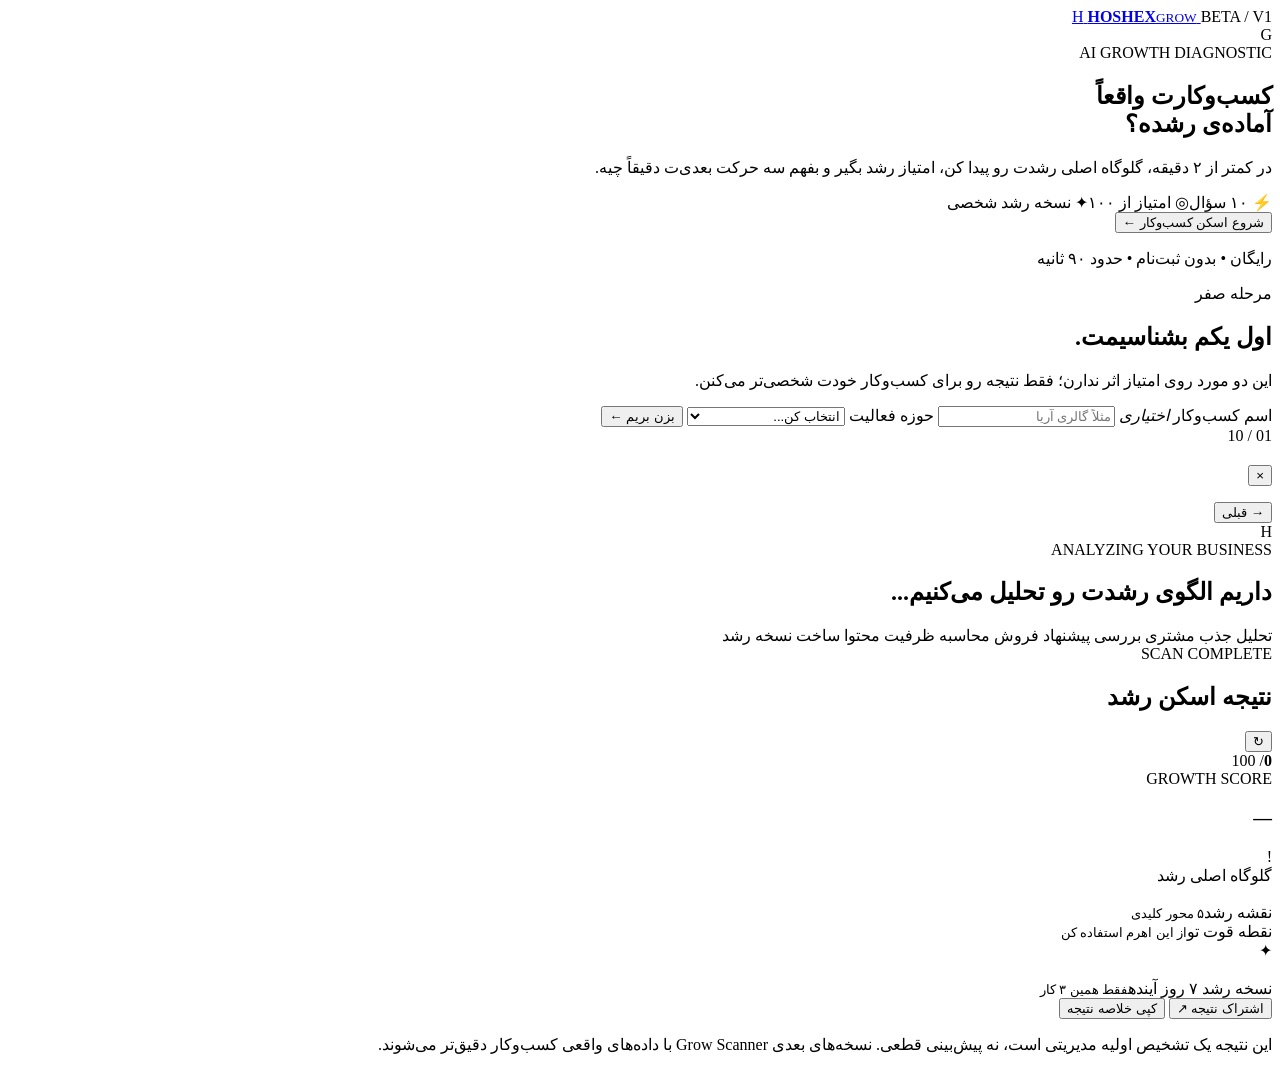
==== index.html @ 4e94077e "Add Hoshex Grow Scanner app" ====
<!doctype html>
<html lang="fa" dir="rtl">
<head>
  <meta charset="utf-8" />
  <meta name="viewport" content="width=device-width,initial-scale=1,viewport-fit=cover" />
  <meta name="theme-color" content="#070711" />
  <meta name="description" content="اسکنر رشد هوشکس — گلوگاه رشد کسب‌وکارت را در کمتر از دو دقیقه پیدا کن." />
  <title>Hoshex Grow Scanner</title>
  <link rel="icon" href="./favicon.svg" type="image/svg+xml" />
  <link rel="stylesheet" href="./style.css" />
</head>
<body>
  <div class="noise" aria-hidden="true"></div>
  <div class="aurora aurora-a" aria-hidden="true"></div>
  <div class="aurora aurora-b" aria-hidden="true"></div>

  <main class="app-shell">
    <header class="topbar">
      <a class="brand" href="#" aria-label="Hoshex Grow">
        <span class="brand-mark">H</span>
        <span class="brand-copy"><b>HOSHEX</b><small>GROW</small></span>
      </a>
      <span class="beta">BETA / V1</span>
    </header>

    <section id="screen-home" class="screen active home-screen" aria-labelledby="hero-title">
      <div class="scanner-visual" aria-hidden="true">
        <div class="scanner-ring ring-1"></div>
        <div class="scanner-ring ring-2"></div>
        <div class="scanner-core"><span>G</span></div>
        <div class="scan-line"></div>
      </div>

      <div class="eyebrow"><span class="live-dot"></span> AI GROWTH DIAGNOSTIC</div>
      <h1 id="hero-title">کسب‌وکارت واقعاً<br><span>آماده‌ی رشده؟</span></h1>
      <p class="hero-copy">در کمتر از ۲ دقیقه، گلوگاه اصلی رشدت رو پیدا کن، امتیاز رشد بگیر و بفهم سه حرکت بعدی‌ت دقیقاً چیه.</p>

      <div class="hero-chips" aria-label="ویژگی‌ها">
        <span>⚡ ۱۰ سؤال</span><span>◎ امتیاز از ۱۰۰</span><span>✦ نسخه رشد شخصی</span>
      </div>

      <button id="start-btn" class="primary-btn glow-btn">شروع اسکن کسب‌وکار <span>←</span></button>
      <p class="microcopy">رایگان • بدون ثبت‌نام • حدود ۹۰ ثانیه</p>
    </section>

    <section id="screen-profile" class="screen" aria-labelledby="profile-title">
      <div class="section-kicker">مرحله صفر</div>
      <h2 id="profile-title">اول یکم بشناسیمت.</h2>
      <p class="section-copy">این دو مورد روی امتیاز اثر ندارن؛ فقط نتیجه رو برای کسب‌وکار خودت شخصی‌تر می‌کنن.</p>

      <form id="profile-form" class="glass-card form-card">
        <label>
          <span>اسم کسب‌وکار <em>اختیاری</em></span>
          <input id="business-name" type="text" maxlength="50" placeholder="مثلاً گالری آریا" autocomplete="organization" />
        </label>
        <label>
          <span>حوزه فعالیت</span>
          <select id="business-type" required>
            <option value="">انتخاب کن...</option>
            <option>فروشگاه / خرده‌فروشی</option>
            <option>زیبایی و خدمات شخصی</option>
            <option>آموزش / مدرس / کوچ</option>
            <option>رستوران / کافه / خوراکی</option>
            <option>خدمات حرفه‌ای</option>
            <option>تولید محتوا / هنرمند</option>
            <option>فریلنسر</option>
            <option>فروش آنلاین</option>
            <option>کسب‌وکار محلی</option>
            <option>سایر</option>
          </select>
        </label>
        <button class="primary-btn" type="submit">بزن بریم <span>←</span></button>
      </form>
    </section>

    <section id="screen-quiz" class="screen quiz-screen" aria-live="polite">
      <div class="quiz-head">
        <div>
          <span id="question-step" class="question-step">01 / 10</span>
          <h2 id="question-title"></h2>
        </div>
        <button id="close-quiz" class="icon-btn" aria-label="بازگشت به خانه">×</button>
      </div>

      <div class="progress-track" aria-hidden="true"><div id="progress-bar"></div></div>
      <p id="question-hint" class="question-hint"></p>
      <div id="answers" class="answers"></div>

      <div class="quiz-footer">
        <button id="prev-btn" class="ghost-btn" type="button">→ قبلی</button>
        <span id="category-tag" class="category-tag"></span>
      </div>
    </section>

    <section id="screen-processing" class="screen processing-screen" aria-live="polite">
      <div class="processing-orb"><div class="processing-core">H</div></div>
      <div class="eyebrow"><span class="live-dot"></span> ANALYZING YOUR BUSINESS</div>
      <h2>داریم الگوی رشدت رو تحلیل می‌کنیم...</h2>
      <div class="analysis-lines">
        <span style="--d:.1s">تحلیل جذب مشتری</span>
        <span style="--d:.35s">بررسی پیشنهاد فروش</span>
        <span style="--d:.6s">محاسبه ظرفیت محتوا</span>
        <span style="--d:.85s">ساخت نسخه رشد</span>
      </div>
    </section>

    <section id="screen-result" class="screen result-screen" aria-labelledby="result-title">
      <div class="result-topline">
        <div><div class="section-kicker">SCAN COMPLETE</div><h2 id="result-title">نتیجه اسکن رشد</h2></div>
        <button id="restart-btn" class="icon-btn" title="شروع دوباره" aria-label="شروع دوباره">↻</button>
      </div>

      <article class="score-card glass-card">
        <div id="score-ring" class="score-ring" style="--score:0">
          <div class="score-inner"><strong id="score-number">0</strong><span>/ 100</span></div>
        </div>
        <div class="score-copy">
          <span class="muted">GROWTH SCORE</span>
          <h3 id="score-level">—</h3>
          <p id="score-summary"></p>
        </div>
      </article>

      <article class="bottleneck-card">
        <div class="alert-icon">!</div>
        <div><span class="muted">گلوگاه اصلی رشد</span><h3 id="bottleneck-title"></h3><p id="bottleneck-copy"></p></div>
      </article>

      <div class="result-grid">
        <article class="glass-card metrics-card">
          <div class="card-title"><span>نقشه رشد</span><small>۵ محور کلیدی</small></div>
          <div id="metrics-list" class="metrics-list"></div>
        </article>

        <article class="glass-card strength-card">
          <div class="card-title"><span>نقطه قوت تو</span><small>از این اهرم استفاده کن</small></div>
          <div class="strength-line"><span class="strength-icon">✦</span><div><h3 id="strength-title"></h3><p id="strength-copy"></p></div></div>
        </article>
      </div>

      <article class="actions-card glass-card">
        <div class="card-title"><span>نسخه رشد ۷ روز آینده</span><small>فقط همین ۳ کار</small></div>
        <div id="actions-list" class="actions-list"></div>
      </article>

      <div class="result-actions">
        <button id="share-btn" class="primary-btn glow-btn">اشتراک نتیجه <span>↗</span></button>
        <button id="copy-btn" class="ghost-btn">کپی خلاصه نتیجه</button>
      </div>

      <p class="disclaimer">این نتیجه یک تشخیص اولیه مدیریتی است، نه پیش‌بینی قطعی. نسخه‌های بعدی Grow Scanner با داده‌های واقعی کسب‌وکار دقیق‌تر می‌شوند.</p>
    </section>
  </main>

  <div id="toast" class="toast" role="status" aria-live="polite"></div>
  <script src="./app.js"></script>
</body>
</html>
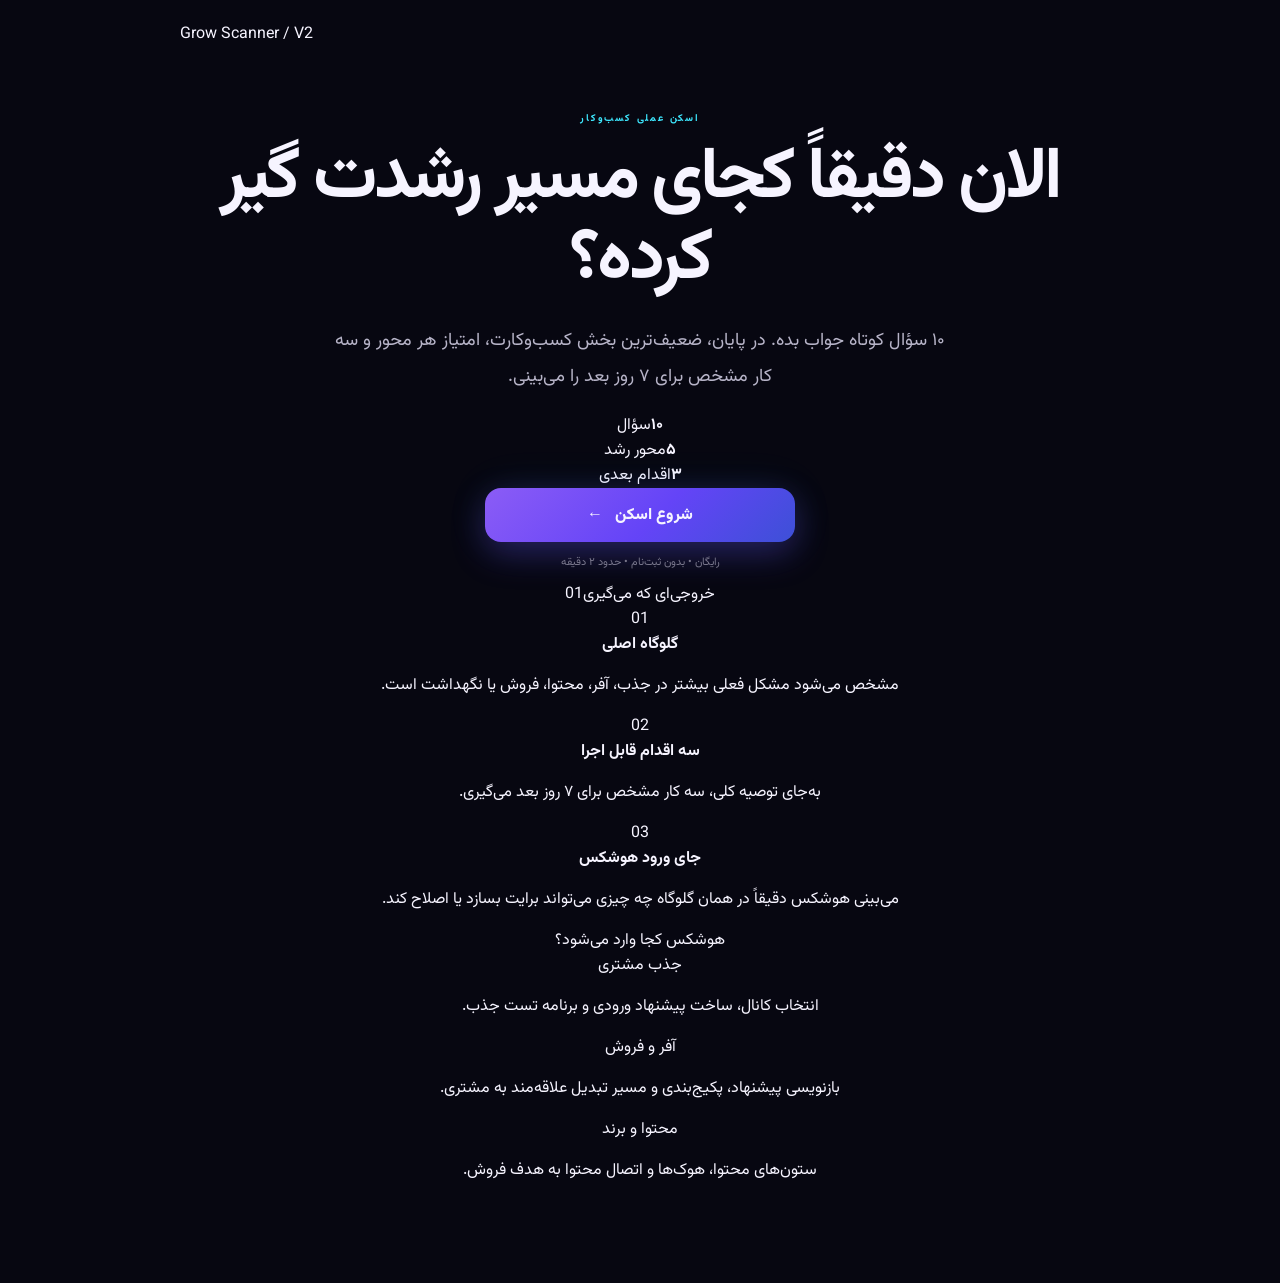
==== commit 5a948654: "Rebuild Grow Scanner UI and practical HOSHEX guidance" ====
--- a/index.html
+++ b/index.html
@@ -3,50 +3,72 @@
 <head>
   <meta charset="utf-8" />
   <meta name="viewport" content="width=device-width,initial-scale=1,viewport-fit=cover" />
-  <meta name="theme-color" content="#070711" />
-  <meta name="description" content="اسکنر رشد هوشکس — گلوگاه رشد کسب‌وکارت را در کمتر از دو دقیقه پیدا کن." />
-  <title>Hoshex Grow Scanner</title>
+  <meta name="theme-color" content="#0F0A1E" />
+  <meta name="description" content="اسکنر رشد هوشکس؛ در ۱۰ سؤال مشخص می‌کند الان کدام بخش کسب‌وکارت نیاز به اصلاح دارد و هوشکس دقیقاً کجا می‌تواند کمک کند." />
+  <title>HOSHEX Grow Scanner</title>
   <link rel="icon" href="./favicon.svg" type="image/svg+xml" />
+  <link rel="preconnect" href="https://fonts.googleapis.com">
+  <link rel="preconnect" href="https://fonts.gstatic.com" crossorigin>
+  <link href="https://fonts.googleapis.com/css2?family=Lalezar&family=Vazirmatn:wght@400;500;600;700;800&display=swap" rel="stylesheet">
   <link rel="stylesheet" href="./style.css" />
 </head>
 <body>
-  <div class="noise" aria-hidden="true"></div>
-  <div class="aurora aurora-a" aria-hidden="true"></div>
-  <div class="aurora aurora-b" aria-hidden="true"></div>
+  <div class="bg-orb bg-orb-a" aria-hidden="true"></div>
+  <div class="bg-orb bg-orb-b" aria-hidden="true"></div>
+  <div class="grid-noise" aria-hidden="true"></div>
 
   <main class="app-shell">
     <header class="topbar">
-      <a class="brand" href="#" aria-label="Hoshex Grow">
-        <span class="brand-mark">H</span>
-        <span class="brand-copy"><b>HOSHEX</b><small>GROW</small></span>
+      <a class="brand" href="#" aria-label="HOSHEX Grow Scanner">
+        <img class="brand-logo" src="./hoshex-logo.svg" alt="HOSHEX" />
       </a>
-      <span class="beta">BETA / V1</span>
+      <div class="topbar-meta">
+        <span class="status-dot"></span>
+        <span>Grow Scanner / V2</span>
+      </div>
     </header>
 
     <section id="screen-home" class="screen active home-screen" aria-labelledby="hero-title">
-      <div class="scanner-visual" aria-hidden="true">
-        <div class="scanner-ring ring-1"></div>
-        <div class="scanner-ring ring-2"></div>
-        <div class="scanner-core"><span>G</span></div>
-        <div class="scan-line"></div>
+      <div class="hero-layout">
+        <div class="hero-copy-wrap">
+          <div class="eyebrow">اسکن عملی کسب‌وکار</div>
+          <h1 id="hero-title">الان دقیقاً کجای مسیر رشدت گیر کرده؟</h1>
+          <p class="hero-copy">۱۰ سؤال کوتاه جواب بده. در پایان، ضعیف‌ترین بخش کسب‌وکارت، امتیاز هر محور و سه کار مشخص برای ۷ روز بعد را می‌بینی.</p>
+
+          <div class="facts-row" aria-label="جزئیات اسکن">
+            <div><strong>۱۰</strong><span>سؤال</span></div>
+            <div><strong>۵</strong><span>محور رشد</span></div>
+            <div><strong>۳</strong><span>اقدام بعدی</span></div>
+          </div>
+
+          <button id="start-btn" class="primary-btn glow-btn">شروع اسکن <span>←</span></button>
+          <p class="microcopy">رایگان • بدون ثبت‌نام • حدود ۲ دقیقه</p>
+        </div>
+
+        <aside class="diagnostic-panel" aria-label="خروجی اسکن">
+          <div class="panel-head"><span>خروجی‌ای که می‌گیری</span><span class="panel-code">01</span></div>
+          <div class="diagnostic-list">
+            <div class="diagnostic-item"><span class="mini-icon">01</span><div><b>گلوگاه اصلی</b><p>مشخص می‌شود مشکل فعلی بیشتر در جذب، آفر، محتوا، فروش یا نگهداشت است.</p></div></div>
+            <div class="diagnostic-item"><span class="mini-icon blue">02</span><div><b>سه اقدام قابل اجرا</b><p>به‌جای توصیه کلی، سه کار مشخص برای ۷ روز بعد می‌گیری.</p></div></div>
+            <div class="diagnostic-item"><span class="mini-icon orange">03</span><div><b>جای ورود هوشکس</b><p>می‌بینی هوشکس دقیقاً در همان گلوگاه چه چیزی می‌تواند برایت بسازد یا اصلاح کند.</p></div></div>
+          </div>
+        </aside>
       </div>
 
-      <div class="eyebrow"><span class="live-dot"></span> AI GROWTH DIAGNOSTIC</div>
-      <h1 id="hero-title">کسب‌وکارت واقعاً<br><span>آماده‌ی رشده؟</span></h1>
-      <p class="hero-copy">در کمتر از ۲ دقیقه، گلوگاه اصلی رشدت رو پیدا کن، امتیاز رشد بگیر و بفهم سه حرکت بعدی‌ت دقیقاً چیه.</p>
-
-      <div class="hero-chips" aria-label="ویژگی‌ها">
-        <span>⚡ ۱۰ سؤال</span><span>◎ امتیاز از ۱۰۰</span><span>✦ نسخه رشد شخصی</span>
-      </div>
-
-      <button id="start-btn" class="primary-btn glow-btn">شروع اسکن کسب‌وکار <span>←</span></button>
-      <p class="microcopy">رایگان • بدون ثبت‌نام • حدود ۹۰ ثانیه</p>
+      <section class="hoshex-help-preview">
+        <div class="section-label">هوشکس کجا وارد می‌شود؟</div>
+        <div class="help-grid">
+          <article><span>جذب مشتری</span><p>انتخاب کانال، ساخت پیشنهاد ورودی و برنامه تست جذب.</p></article>
+          <article><span>آفر و فروش</span><p>بازنویسی پیشنهاد، پکیج‌بندی و مسیر تبدیل علاقه‌مند به مشتری.</p></article>
+          <article><span>محتوا و برند</span><p>ستون‌های محتوا، هوک‌ها و اتصال محتوا به هدف فروش.</p></article>
+        </div>
+      </section>
     </section>
 
     <section id="screen-profile" class="screen" aria-labelledby="profile-title">
-      <div class="section-kicker">مرحله صفر</div>
-      <h2 id="profile-title">اول یکم بشناسیمت.</h2>
-      <p class="section-copy">این دو مورد روی امتیاز اثر ندارن؛ فقط نتیجه رو برای کسب‌وکار خودت شخصی‌تر می‌کنن.</p>
+      <div class="section-kicker">مرحله ۰ از ۱۰</div>
+      <h2 id="profile-title">دو مورد برای شخصی‌تر شدن نتیجه</h2>
+      <p class="section-copy">این اطلاعات روی امتیاز اثر ندارند؛ فقط متن نتیجه را متناسب‌تر می‌کنند.</p>
 
       <form id="profile-form" class="glass-card form-card">
         <label>
@@ -69,7 +91,7 @@
             <option>سایر</option>
           </select>
         </label>
-        <button class="primary-btn" type="submit">بزن بریم <span>←</span></button>
+        <button class="primary-btn" type="submit">رفتن به سؤال‌ها <span>←</span></button>
       </form>
     </section>
 
@@ -81,11 +103,9 @@
         </div>
         <button id="close-quiz" class="icon-btn" aria-label="بازگشت به خانه">×</button>
       </div>
-
       <div class="progress-track" aria-hidden="true"><div id="progress-bar"></div></div>
       <p id="question-hint" class="question-hint"></p>
       <div id="answers" class="answers"></div>
-
       <div class="quiz-footer">
         <button id="prev-btn" class="ghost-btn" type="button">→ قبلی</button>
         <span id="category-tag" class="category-tag"></span>
@@ -94,19 +114,20 @@
 
     <section id="screen-processing" class="screen processing-screen" aria-live="polite">
       <div class="processing-orb"><div class="processing-core">H</div></div>
-      <div class="eyebrow"><span class="live-dot"></span> ANALYZING YOUR BUSINESS</div>
-      <h2>داریم الگوی رشدت رو تحلیل می‌کنیم...</h2>
+      <div class="eyebrow">در حال جمع‌بندی پاسخ‌ها</div>
+      <h2>داریم پنج محور کسب‌وکارت را مقایسه می‌کنیم...</h2>
       <div class="analysis-lines">
-        <span style="--d:.1s">تحلیل جذب مشتری</span>
-        <span style="--d:.35s">بررسی پیشنهاد فروش</span>
-        <span style="--d:.6s">محاسبه ظرفیت محتوا</span>
-        <span style="--d:.85s">ساخت نسخه رشد</span>
+        <span style="--d:.1s">جذب مشتری</span>
+        <span style="--d:.3s">پیشنهاد فروش</span>
+        <span style="--d:.5s">محتوا و برند</span>
+        <span style="--d:.7s">فروش و تبدیل</span>
+        <span style="--d:.9s">بازگشت مشتری و داده</span>
       </div>
     </section>
 
     <section id="screen-result" class="screen result-screen" aria-labelledby="result-title">
       <div class="result-topline">
-        <div><div class="section-kicker">SCAN COMPLETE</div><h2 id="result-title">نتیجه اسکن رشد</h2></div>
+        <div><div class="section-kicker">نتیجه اسکن</div><h2 id="result-title">الان روی چه چیزی باید کار کنی؟</h2></div>
         <button id="restart-btn" class="icon-btn" title="شروع دوباره" aria-label="شروع دوباره">↻</button>
       </div>
 
@@ -115,7 +136,7 @@
           <div class="score-inner"><strong id="score-number">0</strong><span>/ 100</span></div>
         </div>
         <div class="score-copy">
-          <span class="muted">GROWTH SCORE</span>
+          <span class="muted">امتیاز کلی رشد</span>
           <h3 id="score-level">—</h3>
           <p id="score-summary"></p>
         </div>
@@ -123,24 +144,35 @@
 
       <article class="bottleneck-card">
         <div class="alert-icon">!</div>
-        <div><span class="muted">گلوگاه اصلی رشد</span><h3 id="bottleneck-title"></h3><p id="bottleneck-copy"></p></div>
+        <div><span class="muted">اولویت اول</span><h3 id="bottleneck-title"></h3><p id="bottleneck-copy"></p></div>
       </article>
 
       <div class="result-grid">
         <article class="glass-card metrics-card">
-          <div class="card-title"><span>نقشه رشد</span><small>۵ محور کلیدی</small></div>
+          <div class="card-title"><span>وضعیت ۵ محور</span><small>از ۱۰۰</small></div>
           <div id="metrics-list" class="metrics-list"></div>
         </article>
-
         <article class="glass-card strength-card">
-          <div class="card-title"><span>نقطه قوت تو</span><small>از این اهرم استفاده کن</small></div>
-          <div class="strength-line"><span class="strength-icon">✦</span><div><h3 id="strength-title"></h3><p id="strength-copy"></p></div></div>
+          <div class="card-title"><span>بخشی که بهتر کار می‌کند</span><small>برای استفاده در ادامه</small></div>
+          <div class="strength-line"><span class="strength-icon">+</span><div><h3 id="strength-title"></h3><p id="strength-copy"></p></div></div>
         </article>
       </div>
 
       <article class="actions-card glass-card">
-        <div class="card-title"><span>نسخه رشد ۷ روز آینده</span><small>فقط همین ۳ کار</small></div>
+        <div class="card-title"><span>سه کار برای ۷ روز بعد</span><small>به ترتیب اجرا</small></div>
         <div id="actions-list" class="actions-list"></div>
+      </article>
+
+      <article class="hoshex-action-card glass-card">
+        <div class="hoshex-action-head">
+          <div>
+            <span class="section-label">هوشکس اینجا کجا کمکت می‌کند؟</span>
+            <h3 id="hoshex-help-title">—</h3>
+          </div>
+          <img src="./hoshex-logo.svg" alt="HOSHEX" />
+        </div>
+        <p id="hoshex-help-copy" class="hoshex-help-copy"></p>
+        <div id="hoshex-help-list" class="hoshex-help-list"></div>
       </article>
 
       <div class="result-actions">
@@ -148,11 +180,11 @@
         <button id="copy-btn" class="ghost-btn">کپی خلاصه نتیجه</button>
       </div>
 
-      <p class="disclaimer">این نتیجه یک تشخیص اولیه مدیریتی است، نه پیش‌بینی قطعی. نسخه‌های بعدی Grow Scanner با داده‌های واقعی کسب‌وکار دقیق‌تر می‌شوند.</p>
+      <p class="disclaimer">این اسکن یک ارزیابی اولیه بر اساس پاسخ‌های خودت است. برای تصمیم دقیق‌تر، باید داده واقعی فروش، محتوا و رفتار مشتری هم بررسی شود.</p>
     </section>
   </main>
 
   <div id="toast" class="toast" role="status" aria-live="polite"></div>
   <script src="./app.js"></script>
 </body>
-</html>
+</html>
--- a/style.css
+++ b/style.css
@@ -0,0 +1,37 @@
+:root{
+  --bg:#070711;
+  --panel:#10101d;
+  --panel-2:#151528;
+  --text:#f6f4ff;
+  --muted:#9997ad;
+  --line:rgba(255,255,255,.09);
+  --purple:#8b5cf6;
+  --violet:#b966ff;
+  --cyan:#3ee8ff;
+  --pink:#ff4fd8;
+  --green:#5dffbb;
+  --danger:#ff5470;
+  --shadow:0 24px 80px rgba(0,0,0,.45);
+}
+*{box-sizing:border-box}
+html{scroll-behavior:smooth}
+body{margin:0;min-height:100vh;background:var(--bg);color:var(--text);font-family:Vazirmatn,IRANSansX,"Segoe UI",Tahoma,sans-serif;overflow-x:hidden}
+button,input,select{font:inherit}
+button{cursor:pointer}
+.noise{position:fixed;inset:0;pointer-events:none;opacity:.045;z-index:-1;background-image:url("data:image/svg+xml,%3Csvg viewBox='0 0 180 180' xmlns='http://www.w3.org/2000/svg'%3E%3Cfilter id='n'%3E%3CfeTurbulence type='fractalNoise' baseFrequency='.85' numOctaves='4' stitchTiles='stitch'/%3E%3C/filter%3E%3Crect width='100%25' height='100%25' filter='url(%23n)' opacity='.85'/%3E%3C/svg%3E")}
+.aurora{position:fixed;width:500px;height:500px;border-radius:50%;filter:blur(120px);opacity:.18;pointer-events:none;z-index:-2}
+.aurora-a{background:var(--purple);top:-200px;right:-130px}.aurora-b{background:var(--cyan);bottom:-280px;left:-170px;opacity:.12}
+.app-shell{width:min(100% - 28px,920px);margin:auto;min-height:100vh;padding:22px 0 64px}
+.topbar{display:flex;align-items:center;justify-content:space-between;margin-bottom:34px}
+.brand{display:flex;gap:10px;align-items:center;color:inherit;text-decoration:none}.brand-mark{width:38px;height:38px;border:1px solid rgba(185,102,255,.45);background:linear-gradient(145deg,rgba(139,92,246,.25),rgba(62,232,255,.08));display:grid;place-items:center;border-radius:12px;font-weight:900;box-shadow:inset 0 0 22px rgba(139,92,246,.18),0 0 30px rgba(139,92,246,.12)}.brand-copy{display:flex;flex-direction:column;line-height:.95;letter-spacing:.08em}.brand-copy b{font-size:15px}.brand-copy small{font-size:9px;color:var(--cyan);margin-top:5px}.beta{font-size:10px;letter-spacing:.16em;color:var(--muted);border:1px solid var(--line);padding:7px 10px;border-radius:999px;background:rgba(255,255,255,.025)}
+.screen{display:none;animation:screenIn .45s cubic-bezier(.2,.8,.2,1)}.screen.active{display:block}@keyframes screenIn{from{opacity:0;transform:translateY(10px) scale(.99)}to{opacity:1;transform:none}}
+.home-screen{text-align:center;padding:24px 0 20px}.scanner-visual{width:210px;height:210px;position:relative;margin:0 auto 28px;display:grid;place-items:center}.scanner-ring{position:absolute;border:1px solid rgba(62,232,255,.25);border-radius:50%;box-shadow:0 0 28px rgba(62,232,255,.08),inset 0 0 28px rgba(139,92,246,.05)}.ring-1{inset:8px;animation:spin 16s linear infinite;border-style:dashed}.ring-2{inset:34px;border-color:rgba(185,102,255,.36);animation:spinReverse 9s linear infinite}.scanner-core{width:88px;height:88px;border-radius:28px;background:radial-gradient(circle at 35% 30%,rgba(255,255,255,.18),transparent 22%),linear-gradient(145deg,rgba(139,92,246,.78),rgba(24,15,46,.75));display:grid;place-items:center;font-size:36px;font-weight:900;box-shadow:0 0 24px rgba(139,92,246,.4),0 0 68px rgba(62,232,255,.12);border:1px solid rgba(255,255,255,.18);transform:rotate(45deg)}.scanner-core span{transform:rotate(-45deg)}.scan-line{position:absolute;width:180px;height:2px;background:linear-gradient(90deg,transparent,var(--cyan),transparent);box-shadow:0 0 16px var(--cyan);animation:scan 2.8s ease-in-out infinite}@keyframes spin{to{transform:rotate(360deg)}}@keyframes spinReverse{to{transform:rotate(-360deg)}}@keyframes scan{0%,100%{transform:translateY(-72px);opacity:.1}50%{transform:translateY(72px);opacity:1}}
+.eyebrow{display:inline-flex;align-items:center;gap:8px;color:var(--cyan);font-size:10px;letter-spacing:.18em;font-weight:700;margin-bottom:14px}.live-dot{width:6px;height:6px;border-radius:50%;background:var(--cyan);box-shadow:0 0 12px var(--cyan);animation:pulse 1.4s infinite}@keyframes pulse{50%{opacity:.35;transform:scale(.7)}}
+h1{font-size:clamp(38px,7vw,72px);line-height:1.12;margin:0;letter-spacing:-.045em}h1 span{background:linear-gradient(90deg,#fff 8%,var(--violet) 48%,var(--cyan));-webkit-background-clip:text;background-clip:text;color:transparent;text-shadow:0 0 50px rgba(139,92,246,.18)}.hero-copy{max-width:620px;margin:22px auto 18px;color:#b7b4c8;font-size:clamp(15px,2vw,18px);line-height:2}.hero-chips{display:flex;flex-wrap:wrap;justify-content:center;gap:8px;margin:0 auto 26px}.hero-chips span{font-size:12px;color:#cac7d8;border:1px solid var(--line);border-radius:999px;padding:8px 11px;background:rgba(255,255,255,.025);backdrop-filter:blur(10px)}
+.primary-btn,.ghost-btn,.icon-btn{border:0;color:var(--text);transition:.2s ease}.primary-btn{min-height:54px;padding:0 20px;border-radius:16px;background:linear-gradient(135deg,var(--purple),#6444f7 55%,#3d50d7);font-weight:800;box-shadow:0 12px 34px rgba(103,72,247,.27);display:inline-flex;align-items:center;justify-content:center;gap:12px}.primary-btn:hover{transform:translateY(-2px);filter:brightness(1.08)}.glow-btn{box-shadow:0 12px 34px rgba(103,72,247,.3),0 0 45px rgba(62,232,255,.08)}.home-screen .primary-btn{min-width:min(100%,310px)}.microcopy{color:#79778c;font-size:11px;margin-top:12px}
+.section-kicker{font-size:10px;letter-spacing:.16em;color:var(--cyan);font-weight:700;margin-bottom:8px}h2{font-size:clamp(28px,5vw,44px);margin:0 0 10px;letter-spacing:-.03em}.section-copy{color:var(--muted);line-height:1.9;margin-bottom:22px}.glass-card{background:linear-gradient(145deg,rgba(25,25,45,.82),rgba(12,12,24,.8));border:1px solid var(--line);border-radius:24px;box-shadow:var(--shadow);backdrop-filter:blur(18px)}.form-card{padding:22px;display:grid;gap:18px;max-width:620px}.form-card label{display:grid;gap:8px}.form-card label>span{font-size:13px;color:#cbc8d7}.form-card em{font-style:normal;color:#767487;font-size:11px}.form-card input,.form-card select{width:100%;height:54px;background:#0a0a14;border:1px solid rgba(255,255,255,.1);border-radius:15px;color:var(--text);padding:0 14px;outline:none}.form-card input:focus,.form-card select:focus{border-color:rgba(62,232,255,.45);box-shadow:0 0 0 4px rgba(62,232,255,.05)}.form-card option{background:#10101d}.form-card .primary-btn{width:100%;margin-top:4px}
+.quiz-screen{max-width:760px;margin:auto}.quiz-head{display:flex;align-items:flex-start;justify-content:space-between;gap:18px}.question-step{display:block;color:var(--cyan);font-size:11px;letter-spacing:.14em;margin-bottom:12px}.quiz-head h2{font-size:clamp(26px,5vw,42px);line-height:1.45}.icon-btn{width:40px;height:40px;flex:0 0 40px;border-radius:13px;background:rgba(255,255,255,.045);border:1px solid var(--line);font-size:24px}.icon-btn:hover{background:rgba(255,255,255,.08)}.progress-track{height:4px;background:rgba(255,255,255,.07);border-radius:999px;overflow:hidden;margin:20px 0}.progress-track>div{height:100%;width:10%;background:linear-gradient(90deg,var(--purple),var(--cyan));box-shadow:0 0 18px var(--cyan);transition:width .35s ease}.question-hint{color:var(--muted);font-size:13px;line-height:1.8}.answers{display:grid;gap:10px;margin-top:20px}.answer-btn{width:100%;text-align:right;display:grid;grid-template-columns:34px 1fr;gap:12px;align-items:center;background:rgba(255,255,255,.028);border:1px solid var(--line);border-radius:18px;color:#dad7e4;padding:15px 16px;min-height:62px;transition:.2s ease}.answer-btn:hover{transform:translateX(-3px);border-color:rgba(139,92,246,.4);background:rgba(139,92,246,.07)}.answer-btn.selected{border-color:rgba(62,232,255,.58);background:linear-gradient(90deg,rgba(62,232,255,.08),rgba(139,92,246,.1));box-shadow:inset 0 0 28px rgba(62,232,255,.025),0 0 26px rgba(62,232,255,.04)}.answer-key{width:32px;height:32px;display:grid;place-items:center;border-radius:10px;background:#11111f;border:1px solid var(--line);color:var(--cyan);font-size:11px}.quiz-footer{display:flex;align-items:center;justify-content:space-between;margin-top:22px}.ghost-btn{min-height:44px;padding:0 14px;border-radius:13px;background:transparent;border:1px solid var(--line);color:#bbb8cb}.ghost-btn:hover{border-color:rgba(255,255,255,.2);background:rgba(255,255,255,.03)}.category-tag{font-size:10px;color:#858397;border:1px solid var(--line);border-radius:999px;padding:6px 9px}
+.processing-screen{text-align:center;padding:70px 0}.processing-orb{width:150px;height:150px;margin:0 auto 30px;border:1px solid rgba(62,232,255,.22);border-radius:50%;display:grid;place-items:center;position:relative;box-shadow:0 0 70px rgba(139,92,246,.13)}.processing-orb:before,.processing-orb:after{content:"";position:absolute;border-radius:50%;inset:14px;border:1px dashed rgba(185,102,255,.35);animation:spin 5s linear infinite}.processing-orb:after{inset:29px;animation:spinReverse 3.5s linear infinite;border-color:rgba(62,232,255,.28)}.processing-core{width:58px;height:58px;border-radius:18px;display:grid;place-items:center;background:linear-gradient(135deg,var(--purple),#282850);font-weight:900;font-size:24px;box-shadow:0 0 35px rgba(139,92,246,.35)}.processing-screen h2{font-size:clamp(24px,4vw,36px)}.analysis-lines{display:grid;gap:8px;max-width:340px;margin:20px auto 0}.analysis-lines span{color:#89879b;font-size:12px;opacity:0;animation:lineIn .45s forwards;animation-delay:var(--d)}@keyframes lineIn{to{opacity:1;transform:none}from{opacity:0;transform:translateY(5px)}}
+.result-screen{max-width:840px;margin:auto}.result-topline{display:flex;align-items:center;justify-content:space-between;margin-bottom:18px}.result-topline h2{margin:0;font-size:clamp(27px,5vw,40px)}.score-card{display:grid;grid-template-columns:200px 1fr;align-items:center;gap:24px;padding:26px;margin-bottom:14px;overflow:hidden;position:relative}.score-card:after{content:"";position:absolute;width:260px;height:260px;background:var(--purple);filter:blur(120px);opacity:.12;left:-100px;top:-80px}.score-ring{--angle:calc(var(--score)*3.6deg);width:168px;height:168px;border-radius:50%;background:conic-gradient(var(--cyan) 0deg,var(--purple) var(--angle),rgba(255,255,255,.065) var(--angle));display:grid;place-items:center;position:relative;box-shadow:0 0 40px rgba(62,232,255,.08)}.score-ring:before{content:"";position:absolute;inset:9px;border-radius:50%;background:#0b0b16;border:1px solid rgba(255,255,255,.05)}.score-inner{position:relative;text-align:center;display:flex;flex-direction:column}.score-inner strong{font-size:48px;letter-spacing:-.06em}.score-inner span{font-size:11px;color:var(--muted)}.muted{font-size:10px;letter-spacing:.1em;color:var(--muted)}.score-copy h3{font-size:28px;margin:7px 0}.score-copy p{color:#aaa7ba;line-height:1.9;margin:0}.bottleneck-card{display:grid;grid-template-columns:52px 1fr;gap:15px;align-items:start;border:1px solid rgba(255,84,112,.23);background:linear-gradient(135deg,rgba(255,84,112,.08),rgba(15,13,24,.85));border-radius:22px;padding:20px;margin-bottom:14px}.alert-icon{width:48px;height:48px;border-radius:16px;display:grid;place-items:center;background:rgba(255,84,112,.12);color:#ff7188;font-size:22px;font-weight:900;border:1px solid rgba(255,84,112,.2);box-shadow:0 0 25px rgba(255,84,112,.07)}.bottleneck-card h3{margin:5px 0 6px;font-size:23px}.bottleneck-card p{margin:0;color:#aaa7ba;line-height:1.8}.result-grid{display:grid;grid-template-columns:1.25fr .75fr;gap:14px}.metrics-card,.strength-card,.actions-card{padding:21px}.card-title{display:flex;justify-content:space-between;align-items:center;gap:15px;margin-bottom:18px}.card-title>span{font-weight:800}.card-title small{font-size:10px;color:var(--muted)}.metrics-list{display:grid;gap:13px}.metric-row{display:grid;grid-template-columns:86px 1fr 34px;align-items:center;gap:10px}.metric-name{font-size:12px;color:#c7c4d2}.metric-track{height:7px;border-radius:999px;background:rgba(255,255,255,.065);overflow:hidden}.metric-fill{height:100%;border-radius:inherit;background:linear-gradient(90deg,var(--purple),var(--cyan));box-shadow:0 0 12px rgba(62,232,255,.2);width:0;transition:width .9s cubic-bezier(.2,.8,.2,1)}.metric-score{font-size:11px;color:var(--cyan);text-align:left}.strength-line{display:flex;gap:12px}.strength-icon{width:42px;height:42px;flex:0 0 42px;border-radius:14px;display:grid;place-items:center;background:rgba(93,255,187,.08);border:1px solid rgba(93,255,187,.18);color:var(--green)}.strength-line h3{margin:2px 0 8px;font-size:20px}.strength-line p{margin:0;color:#aaa7ba;font-size:12px;line-height:1.8}.actions-card{margin-top:14px}.actions-list{display:grid;gap:10px}.action-row{display:grid;grid-template-columns:42px 1fr auto;gap:12px;align-items:center;border:1px solid var(--line);border-radius:16px;padding:13px;background:rgba(255,255,255,.02)}.action-num{width:36px;height:36px;border-radius:12px;display:grid;place-items:center;background:rgba(139,92,246,.11);color:#caa8ff;border:1px solid rgba(139,92,246,.2);font-size:12px;font-weight:800}.action-row h4{font-size:13px;margin:0 0 4px}.action-row p{font-size:11px;color:#8f8da0;margin:0;line-height:1.6}.action-day{font-size:9px;color:var(--cyan);border:1px solid rgba(62,232,255,.15);border-radius:999px;padding:5px 8px}.result-actions{display:grid;grid-template-columns:1fr 1fr;gap:10px;margin-top:14px}.result-actions button{width:100%}.disclaimer{font-size:10px;color:#666477;line-height:1.8;text-align:center;margin:16px auto 0;max-width:650px}.toast{position:fixed;bottom:22px;left:50%;transform:translate(-50%,20px);background:#181827;border:1px solid var(--line);color:#e9e7f1;padding:10px 14px;border-radius:12px;opacity:0;pointer-events:none;transition:.25s;box-shadow:var(--shadow);font-size:12px;z-index:20}.toast.show{opacity:1;transform:translate(-50%,0)}
+@media(max-width:700px){.app-shell{width:min(100% - 22px,920px);padding-top:16px}.topbar{margin-bottom:22px}.home-screen{padding-top:12px}.scanner-visual{width:174px;height:174px;margin-bottom:22px}.scanner-core{width:74px;height:74px;border-radius:24px}.ring-2{inset:29px}.scan-line{width:145px}@keyframes scan{0%,100%{transform:translateY(-58px);opacity:.1}50%{transform:translateY(58px);opacity:1}}h1{font-size:42px}.hero-copy{font-size:14px;line-height:1.9}.score-card{grid-template-columns:1fr;text-align:center}.score-ring{margin:auto}.result-grid{grid-template-columns:1fr}.result-actions{grid-template-columns:1fr}.metric-row{grid-template-columns:76px 1fr 30px}.action-row{grid-template-columns:38px 1fr}.action-day{grid-column:2;justify-self:start}.form-card{padding:17px;border-radius:20px}.quiz-head h2{font-size:27px}.answer-btn{padding:13px}.score-card,.metrics-card,.strength-card,.actions-card{padding:17px}.bottleneck-card{grid-template-columns:45px 1fr;padding:17px}.alert-icon{width:42px;height:42px;border-radius:13px}}
+@media(prefers-reduced-motion:reduce){*,*:before,*:after{animation:none!important;transition:none!important;scroll-behavior:auto!important}}
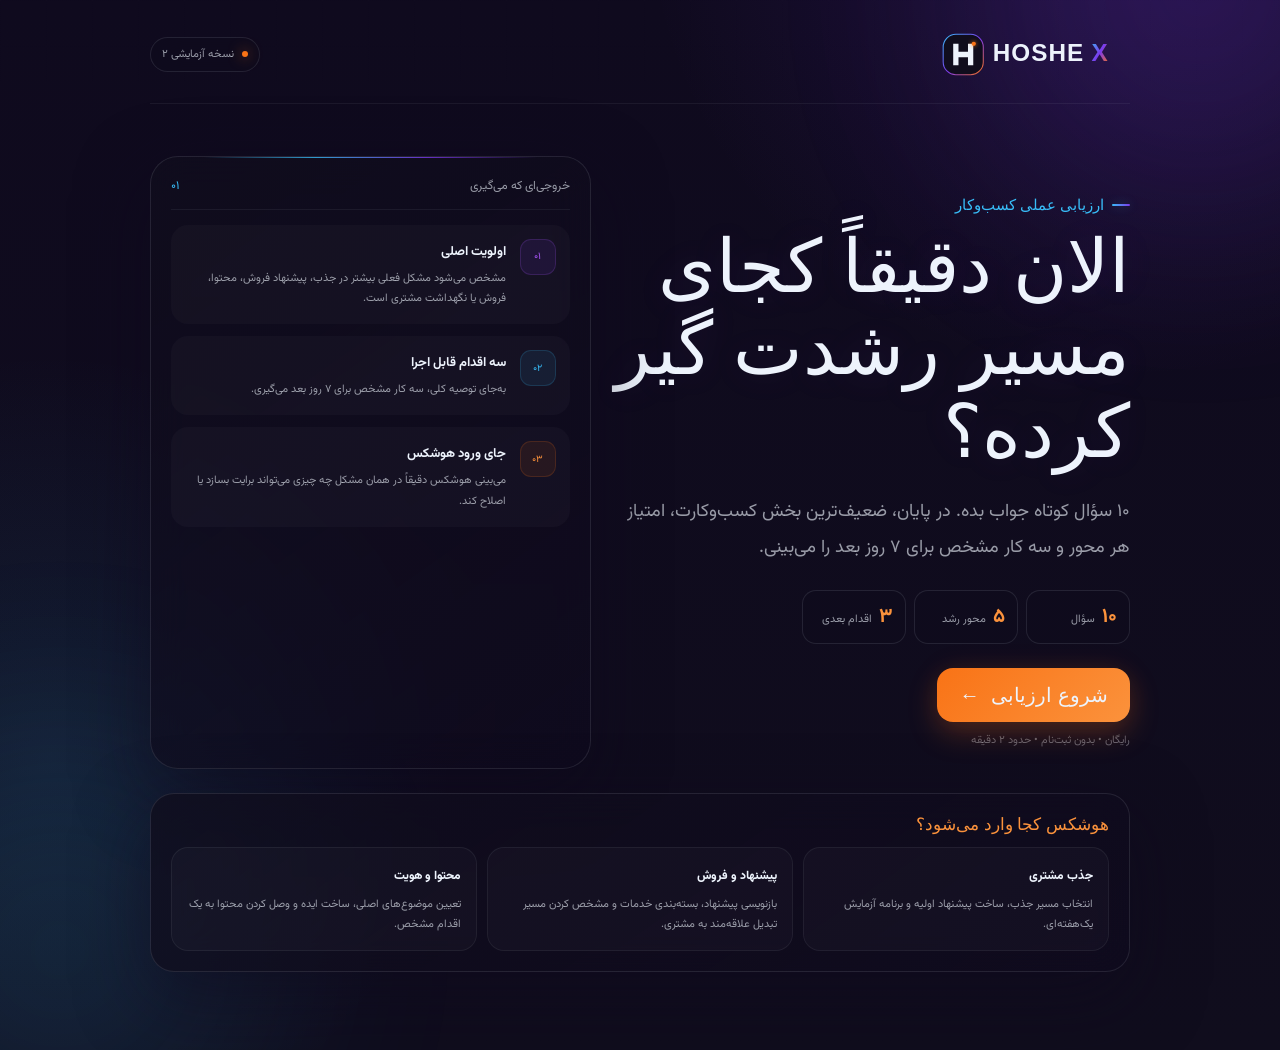
==== commit 98285a11: "Use fully Persian product language across the interface" ====
--- a/index.html
+++ b/index.html
@@ -4,8 +4,8 @@
   <meta charset="utf-8" />
   <meta name="viewport" content="width=device-width,initial-scale=1,viewport-fit=cover" />
   <meta name="theme-color" content="#0F0A1E" />
-  <meta name="description" content="اسکنر رشد هوشکس؛ در ۱۰ سؤال مشخص می‌کند الان کدام بخش کسب‌وکارت نیاز به اصلاح دارد و هوشکس دقیقاً کجا می‌تواند کمک کند." />
-  <title>HOSHEX Grow Scanner</title>
+  <meta name="description" content="ارزیاب رشد هوشکس؛ در ۱۰ سؤال مشخص می‌کند الان کدام بخش کسب‌وکارت نیاز به اصلاح دارد و هوشکس دقیقاً کجا می‌تواند کمک کند." />
+  <title>ارزیاب رشد هوشکس</title>
   <link rel="icon" href="./favicon.svg" type="image/svg+xml" />
   <link rel="preconnect" href="https://fonts.googleapis.com">
   <link rel="preconnect" href="https://fonts.gstatic.com" crossorigin>
@@ -19,38 +19,38 @@
 
   <main class="app-shell">
     <header class="topbar">
-      <a class="brand" href="#" aria-label="HOSHEX Grow Scanner">
-        <img class="brand-logo" src="./hoshex-logo.svg" alt="HOSHEX" />
+      <a class="brand" href="#" aria-label="هوشکس">
+        <img class="brand-logo" src="./hoshex-logo.svg" alt="هوشکس" />
       </a>
       <div class="topbar-meta">
         <span class="status-dot"></span>
-        <span>Grow Scanner / V2</span>
+        <span>نسخه آزمایشی ۲</span>
       </div>
     </header>
 
     <section id="screen-home" class="screen active home-screen" aria-labelledby="hero-title">
       <div class="hero-layout">
         <div class="hero-copy-wrap">
-          <div class="eyebrow">اسکن عملی کسب‌وکار</div>
+          <div class="eyebrow">ارزیابی عملی کسب‌وکار</div>
           <h1 id="hero-title">الان دقیقاً کجای مسیر رشدت گیر کرده؟</h1>
           <p class="hero-copy">۱۰ سؤال کوتاه جواب بده. در پایان، ضعیف‌ترین بخش کسب‌وکارت، امتیاز هر محور و سه کار مشخص برای ۷ روز بعد را می‌بینی.</p>
 
-          <div class="facts-row" aria-label="جزئیات اسکن">
+          <div class="facts-row" aria-label="جزئیات ارزیابی">
             <div><strong>۱۰</strong><span>سؤال</span></div>
             <div><strong>۵</strong><span>محور رشد</span></div>
             <div><strong>۳</strong><span>اقدام بعدی</span></div>
           </div>
 
-          <button id="start-btn" class="primary-btn glow-btn">شروع اسکن <span>←</span></button>
+          <button id="start-btn" class="primary-btn glow-btn">شروع ارزیابی <span>←</span></button>
           <p class="microcopy">رایگان • بدون ثبت‌نام • حدود ۲ دقیقه</p>
         </div>
 
-        <aside class="diagnostic-panel" aria-label="خروجی اسکن">
-          <div class="panel-head"><span>خروجی‌ای که می‌گیری</span><span class="panel-code">01</span></div>
+        <aside class="diagnostic-panel" aria-label="خروجی ارزیابی">
+          <div class="panel-head"><span>خروجی‌ای که می‌گیری</span><span class="panel-code">۰۱</span></div>
           <div class="diagnostic-list">
-            <div class="diagnostic-item"><span class="mini-icon">01</span><div><b>گلوگاه اصلی</b><p>مشخص می‌شود مشکل فعلی بیشتر در جذب، آفر، محتوا، فروش یا نگهداشت است.</p></div></div>
-            <div class="diagnostic-item"><span class="mini-icon blue">02</span><div><b>سه اقدام قابل اجرا</b><p>به‌جای توصیه کلی، سه کار مشخص برای ۷ روز بعد می‌گیری.</p></div></div>
-            <div class="diagnostic-item"><span class="mini-icon orange">03</span><div><b>جای ورود هوشکس</b><p>می‌بینی هوشکس دقیقاً در همان گلوگاه چه چیزی می‌تواند برایت بسازد یا اصلاح کند.</p></div></div>
+            <div class="diagnostic-item"><span class="mini-icon">۰۱</span><div><b>اولویت اصلی</b><p>مشخص می‌شود مشکل فعلی بیشتر در جذب، پیشنهاد فروش، محتوا، فروش یا نگهداشت مشتری است.</p></div></div>
+            <div class="diagnostic-item"><span class="mini-icon blue">۰۲</span><div><b>سه اقدام قابل اجرا</b><p>به‌جای توصیه کلی، سه کار مشخص برای ۷ روز بعد می‌گیری.</p></div></div>
+            <div class="diagnostic-item"><span class="mini-icon orange">۰۳</span><div><b>جای ورود هوشکس</b><p>می‌بینی هوشکس دقیقاً در همان مشکل چه چیزی می‌تواند برایت بسازد یا اصلاح کند.</p></div></div>
           </div>
         </aside>
       </div>
@@ -58,15 +58,15 @@
       <section class="hoshex-help-preview">
         <div class="section-label">هوشکس کجا وارد می‌شود؟</div>
         <div class="help-grid">
-          <article><span>جذب مشتری</span><p>انتخاب کانال، ساخت پیشنهاد ورودی و برنامه تست جذب.</p></article>
-          <article><span>آفر و فروش</span><p>بازنویسی پیشنهاد، پکیج‌بندی و مسیر تبدیل علاقه‌مند به مشتری.</p></article>
-          <article><span>محتوا و برند</span><p>ستون‌های محتوا، هوک‌ها و اتصال محتوا به هدف فروش.</p></article>
+          <article><span>جذب مشتری</span><p>انتخاب مسیر جذب، ساخت پیشنهاد اولیه و برنامه آزمایش یک‌هفته‌ای.</p></article>
+          <article><span>پیشنهاد و فروش</span><p>بازنویسی پیشنهاد، بسته‌بندی خدمات و مشخص کردن مسیر تبدیل علاقه‌مند به مشتری.</p></article>
+          <article><span>محتوا و هویت</span><p>تعیین موضوع‌های اصلی، ساخت ایده و وصل کردن محتوا به یک اقدام مشخص.</p></article>
         </div>
       </section>
     </section>
 
     <section id="screen-profile" class="screen" aria-labelledby="profile-title">
-      <div class="section-kicker">مرحله ۰ از ۱۰</div>
+      <div class="section-kicker">مرحله صفر از ده</div>
       <h2 id="profile-title">دو مورد برای شخصی‌تر شدن نتیجه</h2>
       <p class="section-copy">این اطلاعات روی امتیاز اثر ندارند؛ فقط متن نتیجه را متناسب‌تر می‌کنند.</p>
 
@@ -98,7 +98,7 @@
     <section id="screen-quiz" class="screen quiz-screen" aria-live="polite">
       <div class="quiz-head">
         <div>
-          <span id="question-step" class="question-step">01 / 10</span>
+          <span id="question-step" class="question-step">۰۱ / ۱۰</span>
           <h2 id="question-title"></h2>
         </div>
         <button id="close-quiz" class="icon-btn" aria-label="بازگشت به خانه">×</button>
@@ -113,13 +113,13 @@
     </section>
 
     <section id="screen-processing" class="screen processing-screen" aria-live="polite">
-      <div class="processing-orb"><div class="processing-core">H</div></div>
+      <div class="processing-orb"><div class="processing-core">ه</div></div>
       <div class="eyebrow">در حال جمع‌بندی پاسخ‌ها</div>
-      <h2>داریم پنج محور کسب‌وکارت را مقایسه می‌کنیم...</h2>
+      <h2>داریم پنج بخش کسب‌وکارت را با هم مقایسه می‌کنیم...</h2>
       <div class="analysis-lines">
         <span style="--d:.1s">جذب مشتری</span>
         <span style="--d:.3s">پیشنهاد فروش</span>
-        <span style="--d:.5s">محتوا و برند</span>
+        <span style="--d:.5s">محتوا و هویت</span>
         <span style="--d:.7s">فروش و تبدیل</span>
         <span style="--d:.9s">بازگشت مشتری و داده</span>
       </div>
@@ -127,13 +127,13 @@
 
     <section id="screen-result" class="screen result-screen" aria-labelledby="result-title">
       <div class="result-topline">
-        <div><div class="section-kicker">نتیجه اسکن</div><h2 id="result-title">الان روی چه چیزی باید کار کنی؟</h2></div>
+        <div><div class="section-kicker">نتیجه ارزیابی</div><h2 id="result-title">الان روی چه چیزی باید کار کنی؟</h2></div>
         <button id="restart-btn" class="icon-btn" title="شروع دوباره" aria-label="شروع دوباره">↻</button>
       </div>
 
       <article class="score-card glass-card">
         <div id="score-ring" class="score-ring" style="--score:0">
-          <div class="score-inner"><strong id="score-number">0</strong><span>/ 100</span></div>
+          <div class="score-inner"><strong id="score-number">۰</strong><span>از ۱۰۰</span></div>
         </div>
         <div class="score-copy">
           <span class="muted">امتیاز کلی رشد</span>
@@ -149,7 +149,7 @@
 
       <div class="result-grid">
         <article class="glass-card metrics-card">
-          <div class="card-title"><span>وضعیت ۵ محور</span><small>از ۱۰۰</small></div>
+          <div class="card-title"><span>وضعیت پنج بخش</span><small>از ۱۰۰</small></div>
           <div id="metrics-list" class="metrics-list"></div>
         </article>
         <article class="glass-card strength-card">
@@ -169,18 +169,19 @@
             <span class="section-label">هوشکس اینجا کجا کمکت می‌کند؟</span>
             <h3 id="hoshex-help-title">—</h3>
           </div>
-          <img src="./hoshex-logo.svg" alt="HOSHEX" />
+          <img src="./hoshex-logo.svg" alt="هوشکس" />
         </div>
         <p id="hoshex-help-copy" class="hoshex-help-copy"></p>
         <div id="hoshex-help-list" class="hoshex-help-list"></div>
+        <a class="primary-btn hoshex-cta" href="https://hoshex.ir/grow/">درخواست بررسی توسط هوشکس <span>←</span></a>
       </article>
 
       <div class="result-actions">
-        <button id="share-btn" class="primary-btn glow-btn">اشتراک نتیجه <span>↗</span></button>
+        <button id="share-btn" class="primary-btn glow-btn">فرستادن نتیجه <span>↗</span></button>
         <button id="copy-btn" class="ghost-btn">کپی خلاصه نتیجه</button>
       </div>
 
-      <p class="disclaimer">این اسکن یک ارزیابی اولیه بر اساس پاسخ‌های خودت است. برای تصمیم دقیق‌تر، باید داده واقعی فروش، محتوا و رفتار مشتری هم بررسی شود.</p>
+      <p class="disclaimer">این ارزیابی اولیه بر اساس پاسخ‌های خودت است. برای تصمیم دقیق‌تر باید داده واقعی فروش، محتوا و رفتار مشتری هم بررسی شود.</p>
     </section>
   </main>
 
--- a/style.css
+++ b/style.css
@@ -1,37 +1,240 @@
 :root{
-  --bg:#070711;
-  --panel:#10101d;
-  --panel-2:#151528;
-  --text:#f6f4ff;
-  --muted:#9997ad;
-  --line:rgba(255,255,255,.09);
-  --purple:#8b5cf6;
-  --violet:#b966ff;
-  --cyan:#3ee8ff;
-  --pink:#ff4fd8;
-  --green:#5dffbb;
-  --danger:#ff5470;
-  --shadow:0 24px 80px rgba(0,0,0,.45);
-}
+  --space:#0F0A1E;
+  --deep:#100D1D;
+  --purple:#7C3AED;
+  --neon-purple:#A855F7;
+  --orange:#F97316;
+  --soft-orange:#FB923C;
+  --sky:#38BDF8;
+  --blue:#3E7BC0;
+  --cream:#F8EFE6;
+  --text:#EDF3FC;
+  --line:rgba(237,243,252,.10);
+  --line-soft:rgba(237,243,252,.06);
+  --muted:rgba(237,243,252,.62);
+  --faint:rgba(237,243,252,.38);
+  --glass:rgba(16,13,29,.74);
+  --shadow:0 24px 70px rgba(15,10,30,.55);
+  --radius:24px;
+}
+
 *{box-sizing:border-box}
 html{scroll-behavior:smooth}
-body{margin:0;min-height:100vh;background:var(--bg);color:var(--text);font-family:Vazirmatn,IRANSansX,"Segoe UI",Tahoma,sans-serif;overflow-x:hidden}
+body{
+  margin:0;
+  min-height:100vh;
+  direction:rtl;
+  color:var(--text);
+  background:
+    radial-gradient(circle at 88% -10%,rgba(124,58,237,.16),transparent 30%),
+    radial-gradient(circle at 4% 72%,rgba(56,189,248,.10),transparent 28%),
+    linear-gradient(180deg,var(--space),var(--deep));
+  font-family:"Vazirmatn",Tahoma,sans-serif;
+  overflow-x:hidden;
+}
 button,input,select{font:inherit}
 button{cursor:pointer}
-.noise{position:fixed;inset:0;pointer-events:none;opacity:.045;z-index:-1;background-image:url("data:image/svg+xml,%3Csvg viewBox='0 0 180 180' xmlns='http://www.w3.org/2000/svg'%3E%3Cfilter id='n'%3E%3CfeTurbulence type='fractalNoise' baseFrequency='.85' numOctaves='4' stitchTiles='stitch'/%3E%3C/filter%3E%3Crect width='100%25' height='100%25' filter='url(%23n)' opacity='.85'/%3E%3C/svg%3E")}
-.aurora{position:fixed;width:500px;height:500px;border-radius:50%;filter:blur(120px);opacity:.18;pointer-events:none;z-index:-2}
-.aurora-a{background:var(--purple);top:-200px;right:-130px}.aurora-b{background:var(--cyan);bottom:-280px;left:-170px;opacity:.12}
-.app-shell{width:min(100% - 28px,920px);margin:auto;min-height:100vh;padding:22px 0 64px}
-.topbar{display:flex;align-items:center;justify-content:space-between;margin-bottom:34px}
-.brand{display:flex;gap:10px;align-items:center;color:inherit;text-decoration:none}.brand-mark{width:38px;height:38px;border:1px solid rgba(185,102,255,.45);background:linear-gradient(145deg,rgba(139,92,246,.25),rgba(62,232,255,.08));display:grid;place-items:center;border-radius:12px;font-weight:900;box-shadow:inset 0 0 22px rgba(139,92,246,.18),0 0 30px rgba(139,92,246,.12)}.brand-copy{display:flex;flex-direction:column;line-height:.95;letter-spacing:.08em}.brand-copy b{font-size:15px}.brand-copy small{font-size:9px;color:var(--cyan);margin-top:5px}.beta{font-size:10px;letter-spacing:.16em;color:var(--muted);border:1px solid var(--line);padding:7px 10px;border-radius:999px;background:rgba(255,255,255,.025)}
-.screen{display:none;animation:screenIn .45s cubic-bezier(.2,.8,.2,1)}.screen.active{display:block}@keyframes screenIn{from{opacity:0;transform:translateY(10px) scale(.99)}to{opacity:1;transform:none}}
-.home-screen{text-align:center;padding:24px 0 20px}.scanner-visual{width:210px;height:210px;position:relative;margin:0 auto 28px;display:grid;place-items:center}.scanner-ring{position:absolute;border:1px solid rgba(62,232,255,.25);border-radius:50%;box-shadow:0 0 28px rgba(62,232,255,.08),inset 0 0 28px rgba(139,92,246,.05)}.ring-1{inset:8px;animation:spin 16s linear infinite;border-style:dashed}.ring-2{inset:34px;border-color:rgba(185,102,255,.36);animation:spinReverse 9s linear infinite}.scanner-core{width:88px;height:88px;border-radius:28px;background:radial-gradient(circle at 35% 30%,rgba(255,255,255,.18),transparent 22%),linear-gradient(145deg,rgba(139,92,246,.78),rgba(24,15,46,.75));display:grid;place-items:center;font-size:36px;font-weight:900;box-shadow:0 0 24px rgba(139,92,246,.4),0 0 68px rgba(62,232,255,.12);border:1px solid rgba(255,255,255,.18);transform:rotate(45deg)}.scanner-core span{transform:rotate(-45deg)}.scan-line{position:absolute;width:180px;height:2px;background:linear-gradient(90deg,transparent,var(--cyan),transparent);box-shadow:0 0 16px var(--cyan);animation:scan 2.8s ease-in-out infinite}@keyframes spin{to{transform:rotate(360deg)}}@keyframes spinReverse{to{transform:rotate(-360deg)}}@keyframes scan{0%,100%{transform:translateY(-72px);opacity:.1}50%{transform:translateY(72px);opacity:1}}
-.eyebrow{display:inline-flex;align-items:center;gap:8px;color:var(--cyan);font-size:10px;letter-spacing:.18em;font-weight:700;margin-bottom:14px}.live-dot{width:6px;height:6px;border-radius:50%;background:var(--cyan);box-shadow:0 0 12px var(--cyan);animation:pulse 1.4s infinite}@keyframes pulse{50%{opacity:.35;transform:scale(.7)}}
-h1{font-size:clamp(38px,7vw,72px);line-height:1.12;margin:0;letter-spacing:-.045em}h1 span{background:linear-gradient(90deg,#fff 8%,var(--violet) 48%,var(--cyan));-webkit-background-clip:text;background-clip:text;color:transparent;text-shadow:0 0 50px rgba(139,92,246,.18)}.hero-copy{max-width:620px;margin:22px auto 18px;color:#b7b4c8;font-size:clamp(15px,2vw,18px);line-height:2}.hero-chips{display:flex;flex-wrap:wrap;justify-content:center;gap:8px;margin:0 auto 26px}.hero-chips span{font-size:12px;color:#cac7d8;border:1px solid var(--line);border-radius:999px;padding:8px 11px;background:rgba(255,255,255,.025);backdrop-filter:blur(10px)}
-.primary-btn,.ghost-btn,.icon-btn{border:0;color:var(--text);transition:.2s ease}.primary-btn{min-height:54px;padding:0 20px;border-radius:16px;background:linear-gradient(135deg,var(--purple),#6444f7 55%,#3d50d7);font-weight:800;box-shadow:0 12px 34px rgba(103,72,247,.27);display:inline-flex;align-items:center;justify-content:center;gap:12px}.primary-btn:hover{transform:translateY(-2px);filter:brightness(1.08)}.glow-btn{box-shadow:0 12px 34px rgba(103,72,247,.3),0 0 45px rgba(62,232,255,.08)}.home-screen .primary-btn{min-width:min(100%,310px)}.microcopy{color:#79778c;font-size:11px;margin-top:12px}
-.section-kicker{font-size:10px;letter-spacing:.16em;color:var(--cyan);font-weight:700;margin-bottom:8px}h2{font-size:clamp(28px,5vw,44px);margin:0 0 10px;letter-spacing:-.03em}.section-copy{color:var(--muted);line-height:1.9;margin-bottom:22px}.glass-card{background:linear-gradient(145deg,rgba(25,25,45,.82),rgba(12,12,24,.8));border:1px solid var(--line);border-radius:24px;box-shadow:var(--shadow);backdrop-filter:blur(18px)}.form-card{padding:22px;display:grid;gap:18px;max-width:620px}.form-card label{display:grid;gap:8px}.form-card label>span{font-size:13px;color:#cbc8d7}.form-card em{font-style:normal;color:#767487;font-size:11px}.form-card input,.form-card select{width:100%;height:54px;background:#0a0a14;border:1px solid rgba(255,255,255,.1);border-radius:15px;color:var(--text);padding:0 14px;outline:none}.form-card input:focus,.form-card select:focus{border-color:rgba(62,232,255,.45);box-shadow:0 0 0 4px rgba(62,232,255,.05)}.form-card option{background:#10101d}.form-card .primary-btn{width:100%;margin-top:4px}
-.quiz-screen{max-width:760px;margin:auto}.quiz-head{display:flex;align-items:flex-start;justify-content:space-between;gap:18px}.question-step{display:block;color:var(--cyan);font-size:11px;letter-spacing:.14em;margin-bottom:12px}.quiz-head h2{font-size:clamp(26px,5vw,42px);line-height:1.45}.icon-btn{width:40px;height:40px;flex:0 0 40px;border-radius:13px;background:rgba(255,255,255,.045);border:1px solid var(--line);font-size:24px}.icon-btn:hover{background:rgba(255,255,255,.08)}.progress-track{height:4px;background:rgba(255,255,255,.07);border-radius:999px;overflow:hidden;margin:20px 0}.progress-track>div{height:100%;width:10%;background:linear-gradient(90deg,var(--purple),var(--cyan));box-shadow:0 0 18px var(--cyan);transition:width .35s ease}.question-hint{color:var(--muted);font-size:13px;line-height:1.8}.answers{display:grid;gap:10px;margin-top:20px}.answer-btn{width:100%;text-align:right;display:grid;grid-template-columns:34px 1fr;gap:12px;align-items:center;background:rgba(255,255,255,.028);border:1px solid var(--line);border-radius:18px;color:#dad7e4;padding:15px 16px;min-height:62px;transition:.2s ease}.answer-btn:hover{transform:translateX(-3px);border-color:rgba(139,92,246,.4);background:rgba(139,92,246,.07)}.answer-btn.selected{border-color:rgba(62,232,255,.58);background:linear-gradient(90deg,rgba(62,232,255,.08),rgba(139,92,246,.1));box-shadow:inset 0 0 28px rgba(62,232,255,.025),0 0 26px rgba(62,232,255,.04)}.answer-key{width:32px;height:32px;display:grid;place-items:center;border-radius:10px;background:#11111f;border:1px solid var(--line);color:var(--cyan);font-size:11px}.quiz-footer{display:flex;align-items:center;justify-content:space-between;margin-top:22px}.ghost-btn{min-height:44px;padding:0 14px;border-radius:13px;background:transparent;border:1px solid var(--line);color:#bbb8cb}.ghost-btn:hover{border-color:rgba(255,255,255,.2);background:rgba(255,255,255,.03)}.category-tag{font-size:10px;color:#858397;border:1px solid var(--line);border-radius:999px;padding:6px 9px}
-.processing-screen{text-align:center;padding:70px 0}.processing-orb{width:150px;height:150px;margin:0 auto 30px;border:1px solid rgba(62,232,255,.22);border-radius:50%;display:grid;place-items:center;position:relative;box-shadow:0 0 70px rgba(139,92,246,.13)}.processing-orb:before,.processing-orb:after{content:"";position:absolute;border-radius:50%;inset:14px;border:1px dashed rgba(185,102,255,.35);animation:spin 5s linear infinite}.processing-orb:after{inset:29px;animation:spinReverse 3.5s linear infinite;border-color:rgba(62,232,255,.28)}.processing-core{width:58px;height:58px;border-radius:18px;display:grid;place-items:center;background:linear-gradient(135deg,var(--purple),#282850);font-weight:900;font-size:24px;box-shadow:0 0 35px rgba(139,92,246,.35)}.processing-screen h2{font-size:clamp(24px,4vw,36px)}.analysis-lines{display:grid;gap:8px;max-width:340px;margin:20px auto 0}.analysis-lines span{color:#89879b;font-size:12px;opacity:0;animation:lineIn .45s forwards;animation-delay:var(--d)}@keyframes lineIn{to{opacity:1;transform:none}from{opacity:0;transform:translateY(5px)}}
-.result-screen{max-width:840px;margin:auto}.result-topline{display:flex;align-items:center;justify-content:space-between;margin-bottom:18px}.result-topline h2{margin:0;font-size:clamp(27px,5vw,40px)}.score-card{display:grid;grid-template-columns:200px 1fr;align-items:center;gap:24px;padding:26px;margin-bottom:14px;overflow:hidden;position:relative}.score-card:after{content:"";position:absolute;width:260px;height:260px;background:var(--purple);filter:blur(120px);opacity:.12;left:-100px;top:-80px}.score-ring{--angle:calc(var(--score)*3.6deg);width:168px;height:168px;border-radius:50%;background:conic-gradient(var(--cyan) 0deg,var(--purple) var(--angle),rgba(255,255,255,.065) var(--angle));display:grid;place-items:center;position:relative;box-shadow:0 0 40px rgba(62,232,255,.08)}.score-ring:before{content:"";position:absolute;inset:9px;border-radius:50%;background:#0b0b16;border:1px solid rgba(255,255,255,.05)}.score-inner{position:relative;text-align:center;display:flex;flex-direction:column}.score-inner strong{font-size:48px;letter-spacing:-.06em}.score-inner span{font-size:11px;color:var(--muted)}.muted{font-size:10px;letter-spacing:.1em;color:var(--muted)}.score-copy h3{font-size:28px;margin:7px 0}.score-copy p{color:#aaa7ba;line-height:1.9;margin:0}.bottleneck-card{display:grid;grid-template-columns:52px 1fr;gap:15px;align-items:start;border:1px solid rgba(255,84,112,.23);background:linear-gradient(135deg,rgba(255,84,112,.08),rgba(15,13,24,.85));border-radius:22px;padding:20px;margin-bottom:14px}.alert-icon{width:48px;height:48px;border-radius:16px;display:grid;place-items:center;background:rgba(255,84,112,.12);color:#ff7188;font-size:22px;font-weight:900;border:1px solid rgba(255,84,112,.2);box-shadow:0 0 25px rgba(255,84,112,.07)}.bottleneck-card h3{margin:5px 0 6px;font-size:23px}.bottleneck-card p{margin:0;color:#aaa7ba;line-height:1.8}.result-grid{display:grid;grid-template-columns:1.25fr .75fr;gap:14px}.metrics-card,.strength-card,.actions-card{padding:21px}.card-title{display:flex;justify-content:space-between;align-items:center;gap:15px;margin-bottom:18px}.card-title>span{font-weight:800}.card-title small{font-size:10px;color:var(--muted)}.metrics-list{display:grid;gap:13px}.metric-row{display:grid;grid-template-columns:86px 1fr 34px;align-items:center;gap:10px}.metric-name{font-size:12px;color:#c7c4d2}.metric-track{height:7px;border-radius:999px;background:rgba(255,255,255,.065);overflow:hidden}.metric-fill{height:100%;border-radius:inherit;background:linear-gradient(90deg,var(--purple),var(--cyan));box-shadow:0 0 12px rgba(62,232,255,.2);width:0;transition:width .9s cubic-bezier(.2,.8,.2,1)}.metric-score{font-size:11px;color:var(--cyan);text-align:left}.strength-line{display:flex;gap:12px}.strength-icon{width:42px;height:42px;flex:0 0 42px;border-radius:14px;display:grid;place-items:center;background:rgba(93,255,187,.08);border:1px solid rgba(93,255,187,.18);color:var(--green)}.strength-line h3{margin:2px 0 8px;font-size:20px}.strength-line p{margin:0;color:#aaa7ba;font-size:12px;line-height:1.8}.actions-card{margin-top:14px}.actions-list{display:grid;gap:10px}.action-row{display:grid;grid-template-columns:42px 1fr auto;gap:12px;align-items:center;border:1px solid var(--line);border-radius:16px;padding:13px;background:rgba(255,255,255,.02)}.action-num{width:36px;height:36px;border-radius:12px;display:grid;place-items:center;background:rgba(139,92,246,.11);color:#caa8ff;border:1px solid rgba(139,92,246,.2);font-size:12px;font-weight:800}.action-row h4{font-size:13px;margin:0 0 4px}.action-row p{font-size:11px;color:#8f8da0;margin:0;line-height:1.6}.action-day{font-size:9px;color:var(--cyan);border:1px solid rgba(62,232,255,.15);border-radius:999px;padding:5px 8px}.result-actions{display:grid;grid-template-columns:1fr 1fr;gap:10px;margin-top:14px}.result-actions button{width:100%}.disclaimer{font-size:10px;color:#666477;line-height:1.8;text-align:center;margin:16px auto 0;max-width:650px}.toast{position:fixed;bottom:22px;left:50%;transform:translate(-50%,20px);background:#181827;border:1px solid var(--line);color:#e9e7f1;padding:10px 14px;border-radius:12px;opacity:0;pointer-events:none;transition:.25s;box-shadow:var(--shadow);font-size:12px;z-index:20}.toast.show{opacity:1;transform:translate(-50%,0)}
-@media(max-width:700px){.app-shell{width:min(100% - 22px,920px);padding-top:16px}.topbar{margin-bottom:22px}.home-screen{padding-top:12px}.scanner-visual{width:174px;height:174px;margin-bottom:22px}.scanner-core{width:74px;height:74px;border-radius:24px}.ring-2{inset:29px}.scan-line{width:145px}@keyframes scan{0%,100%{transform:translateY(-58px);opacity:.1}50%{transform:translateY(58px);opacity:1}}h1{font-size:42px}.hero-copy{font-size:14px;line-height:1.9}.score-card{grid-template-columns:1fr;text-align:center}.score-ring{margin:auto}.result-grid{grid-template-columns:1fr}.result-actions{grid-template-columns:1fr}.metric-row{grid-template-columns:76px 1fr 30px}.action-row{grid-template-columns:38px 1fr}.action-day{grid-column:2;justify-self:start}.form-card{padding:17px;border-radius:20px}.quiz-head h2{font-size:27px}.answer-btn{padding:13px}.score-card,.metrics-card,.strength-card,.actions-card{padding:17px}.bottleneck-card{grid-template-columns:45px 1fr;padding:17px}.alert-icon{width:42px;height:42px;border-radius:13px}}
-@media(prefers-reduced-motion:reduce){*,*:before,*:after{animation:none!important;transition:none!important;scroll-behavior:auto!important}}
+a{color:inherit}
+
+.bg-orb{position:fixed;width:420px;height:420px;border-radius:50%;filter:blur(120px);pointer-events:none;z-index:-3;opacity:.18}
+.bg-orb-a{top:-220px;right:-130px;background:var(--purple)}
+.bg-orb-b{bottom:-260px;left:-150px;background:var(--sky);opacity:.10}
+.grid-noise{position:fixed;inset:0;z-index:-2;pointer-events:none;opacity:.22;background-image:linear-gradient(rgba(237,243,252,.025) 1px,transparent 1px),linear-gradient(90deg,rgba(237,243,252,.025) 1px,transparent 1px);background-size:46px 46px;mask-image:linear-gradient(to bottom,rgba(15,10,30,.85),transparent 78%)}
+
+.app-shell{width:min(100% - 30px,980px);margin:0 auto;min-height:100vh;padding:20px 0 60px}
+.topbar{display:flex;align-items:center;justify-content:space-between;gap:20px;padding:10px 0 24px;border-bottom:1px solid var(--line-soft);margin-bottom:34px}
+.brand{display:inline-flex;align-items:center;text-decoration:none}
+.brand-logo{display:block;width:190px;max-width:50vw;height:auto}
+.topbar-meta{display:flex;align-items:center;gap:8px;color:var(--muted);font-size:11px;border:1px solid var(--line);padding:8px 11px;border-radius:999px;background:rgba(16,13,29,.42);backdrop-filter:blur(16px)}
+.status-dot{width:6px;height:6px;border-radius:50%;background:var(--orange);box-shadow:0 0 14px rgba(249,115,22,.75)}
+
+.screen{display:none;animation:screenIn .42s cubic-bezier(.2,.8,.2,1)}
+.screen.active{display:block}
+@keyframes screenIn{from{opacity:0;transform:translateY(8px)}to{opacity:1;transform:none}}
+
+h1,h2,h3,h4,.primary-btn,.section-label,.section-kicker,.eyebrow{font-family:"Lalezar",Tahoma,sans-serif;font-weight:400}
+
+.home-screen{padding:18px 0}
+.hero-layout{display:grid;grid-template-columns:1.08fr .92fr;gap:22px;align-items:stretch}
+.hero-copy-wrap{padding:34px 0 20px}
+.eyebrow,.section-kicker{display:inline-flex;align-items:center;color:var(--sky);font-size:15px;letter-spacing:0;margin-bottom:12px}
+.eyebrow:before,.section-kicker:before{content:"";width:18px;height:2px;border-radius:999px;background:linear-gradient(90deg,var(--sky),var(--purple));margin-left:8px;box-shadow:0 0 10px rgba(56,189,248,.35)}
+h1{font-size:clamp(42px,7vw,74px);line-height:1.12;margin:0;max-width:720px;color:var(--text);text-shadow:0 0 36px rgba(168,85,247,.10)}
+.hero-copy{max-width:650px;color:var(--muted);font-size:clamp(15px,2vw,18px);line-height:2;margin:20px 0 24px}
+
+.facts-row{display:flex;gap:8px;flex-wrap:wrap;margin:0 0 24px}
+.facts-row>div{min-width:104px;display:flex;align-items:baseline;gap:7px;padding:10px 12px;border:1px solid var(--line);border-radius:14px;background:rgba(16,13,29,.42)}
+.facts-row strong{font-size:20px;color:var(--soft-orange)}
+.facts-row span{font-size:11px;color:var(--muted)}
+
+.primary-btn,.ghost-btn,.icon-btn{border:0;color:var(--text);transition:.22s ease}
+.primary-btn{min-height:54px;padding:0 22px;border-radius:16px;background:linear-gradient(135deg,var(--orange),var(--soft-orange));font-size:20px;display:inline-flex;align-items:center;justify-content:center;gap:12px;box-shadow:0 12px 30px rgba(249,115,22,.22),0 0 30px rgba(249,115,22,.08)}
+.primary-btn:hover{transform:translateY(-2px);box-shadow:0 16px 38px rgba(249,115,22,.28),0 0 35px rgba(249,115,22,.12)}
+.glow-btn{position:relative;overflow:hidden}
+.glow-btn:after{content:"";position:absolute;inset:-2px auto -2px -40%;width:28%;background:linear-gradient(90deg,transparent,rgba(237,243,252,.28),transparent);transform:skewX(-18deg);transition:.45s ease}
+.glow-btn:hover:after{left:120%}
+.microcopy{margin:10px 0 0;color:var(--faint);font-size:11px}
+
+.diagnostic-panel,.glass-card,.hoshex-help-preview{border:1px solid var(--line);background:linear-gradient(145deg,rgba(16,13,29,.80),rgba(15,10,30,.60));backdrop-filter:blur(18px);box-shadow:var(--shadow)}
+.diagnostic-panel{border-radius:28px;padding:20px;position:relative;overflow:hidden}
+.diagnostic-panel:before{content:"";position:absolute;top:0;right:12%;width:76%;height:1px;background:linear-gradient(90deg,transparent,var(--sky),var(--purple),transparent);opacity:.8}
+.panel-head{display:flex;justify-content:space-between;align-items:center;color:var(--muted);font-size:12px;padding-bottom:14px;border-bottom:1px solid var(--line-soft)}
+.panel-code{color:var(--sky)}
+.diagnostic-list{display:grid;gap:12px;margin-top:15px}
+.diagnostic-item{display:grid;grid-template-columns:38px 1fr;gap:12px;padding:13px;border-radius:17px;background:rgba(237,243,252,.025);border:1px solid transparent}
+.diagnostic-item:hover{border-color:rgba(56,189,248,.15)}
+.mini-icon{width:36px;height:36px;display:grid;place-items:center;border-radius:11px;color:var(--neon-purple);background:rgba(124,58,237,.10);border:1px solid rgba(168,85,247,.18);font-size:10px}
+.mini-icon.blue{color:var(--sky);background:rgba(56,189,248,.08);border-color:rgba(56,189,248,.16)}
+.mini-icon.orange{color:var(--soft-orange);background:rgba(249,115,22,.08);border-color:rgba(249,115,22,.16)}
+.diagnostic-item b{font-size:13px;color:var(--text)}
+.diagnostic-item p{margin:5px 0 0;color:var(--muted);font-size:11px;line-height:1.9}
+
+.hoshex-help-preview{margin-top:24px;border-radius:24px;padding:20px}
+.section-label{font-size:17px;color:var(--soft-orange);margin-bottom:12px}
+.help-grid{display:grid;grid-template-columns:repeat(3,1fr);gap:10px}
+.help-grid article{padding:15px;border-radius:17px;background:rgba(237,243,252,.025);border:1px solid var(--line-soft)}
+.help-grid span{font-size:12px;font-weight:800;color:var(--text)}
+.help-grid p{font-size:11px;line-height:1.8;color:var(--muted);margin:7px 0 0}
+
+h2{font-size:clamp(30px,5vw,48px);line-height:1.3;margin:0 0 10px;color:var(--text)}
+.section-copy{color:var(--muted);line-height:1.95;margin:0 0 22px;max-width:700px}
+.glass-card{border-radius:24px}
+.form-card{padding:22px;display:grid;gap:18px;max-width:650px;position:relative;overflow:hidden}
+.form-card:before,.actions-card:before,.hoshex-action-card:before{content:"";position:absolute;top:0;right:12%;width:76%;height:1px;background:linear-gradient(90deg,transparent,var(--purple),var(--sky),transparent)}
+.form-card label{display:grid;gap:8px}
+.form-card label>span{font-size:13px;color:var(--text);font-weight:700}
+.form-card em{font-style:normal;color:var(--faint);font-size:10px;font-weight:400}
+.form-card input,.form-card select{width:100%;height:54px;border-radius:15px;border:1px solid var(--line);background:rgba(15,10,30,.62);color:var(--text);padding:0 14px;outline:none;transition:.2s}
+.form-card input::placeholder{color:var(--faint)}
+.form-card input:focus,.form-card select:focus{border-color:rgba(56,189,248,.40);box-shadow:0 0 0 4px rgba(56,189,248,.05),0 0 22px rgba(56,189,248,.06)}
+.form-card option{background:var(--deep)}
+.form-card .primary-btn{width:100%;margin-top:2px}
+
+.quiz-screen{max-width:780px;margin:0 auto}
+.quiz-head{display:flex;align-items:flex-start;justify-content:space-between;gap:18px}
+.question-step{display:block;color:var(--soft-orange);font-size:11px;margin-bottom:10px}
+.quiz-head h2{font-size:clamp(28px,5vw,43px)}
+.icon-btn{width:42px;height:42px;flex:0 0 42px;border-radius:13px;background:rgba(237,243,252,.035);border:1px solid var(--line);font-size:23px}
+.icon-btn:hover{border-color:rgba(56,189,248,.28);background:rgba(56,189,248,.05)}
+.progress-track{height:4px;background:rgba(237,243,252,.06);border-radius:999px;overflow:hidden;margin:19px 0}
+.progress-track>div{height:100%;width:10%;background:linear-gradient(90deg,var(--orange),var(--purple),var(--sky));box-shadow:0 0 18px rgba(56,189,248,.28);transition:width .35s ease}
+.question-hint{color:var(--muted);font-size:13px;line-height:1.9}
+.answers{display:grid;gap:9px;margin-top:18px}
+.answer-btn{width:100%;text-align:right;display:grid;grid-template-columns:34px 1fr;gap:12px;align-items:center;background:rgba(237,243,252,.025);border:1px solid var(--line);border-radius:17px;color:var(--text);padding:14px 15px;min-height:60px;transition:.2s ease}
+.answer-btn:hover{transform:translateX(-3px);border-color:rgba(168,85,247,.34);background:rgba(124,58,237,.055)}
+.answer-btn.selected{border-color:rgba(56,189,248,.48);background:linear-gradient(90deg,rgba(56,189,248,.07),rgba(124,58,237,.07));box-shadow:0 0 24px rgba(56,189,248,.05)}
+.answer-key{width:31px;height:31px;display:grid;place-items:center;border-radius:10px;background:rgba(15,10,30,.70);border:1px solid var(--line);color:var(--sky);font-size:10px}
+.quiz-footer{display:flex;align-items:center;justify-content:space-between;margin-top:20px}
+.ghost-btn{min-height:44px;padding:0 14px;border-radius:13px;background:transparent;border:1px solid var(--line);color:var(--muted)}
+.ghost-btn:hover{color:var(--text);border-color:rgba(237,243,252,.18);background:rgba(237,243,252,.025)}
+.category-tag{font-size:10px;color:var(--muted);border:1px solid var(--line);border-radius:999px;padding:6px 9px}
+
+.processing-screen{text-align:center;padding:68px 0}
+.processing-orb{width:146px;height:146px;margin:0 auto 26px;border:1px solid rgba(56,189,248,.22);border-radius:50%;display:grid;place-items:center;position:relative;box-shadow:0 0 65px rgba(124,58,237,.12)}
+.processing-orb:before,.processing-orb:after{content:"";position:absolute;border-radius:50%;inset:14px;border:1px dashed rgba(168,85,247,.30);animation:spin 6s linear infinite}
+.processing-orb:after{inset:29px;animation:spinReverse 4s linear infinite;border-color:rgba(56,189,248,.24)}
+.processing-core{width:58px;height:58px;border-radius:17px;display:grid;place-items:center;background:linear-gradient(135deg,var(--purple),var(--blue));font-family:"Lalezar",sans-serif;font-size:27px;box-shadow:0 0 32px rgba(124,58,237,.30)}
+@keyframes spin{to{transform:rotate(360deg)}}
+@keyframes spinReverse{to{transform:rotate(-360deg)}}
+.analysis-lines{display:grid;gap:7px;max-width:340px;margin:18px auto 0}
+.analysis-lines span{color:var(--faint);font-size:12px;opacity:0;animation:lineIn .45s forwards;animation-delay:var(--d)}
+@keyframes lineIn{from{opacity:0;transform:translateY(5px)}to{opacity:1;transform:none}}
+
+.result-screen{max-width:880px;margin:0 auto}
+.result-topline{display:flex;align-items:center;justify-content:space-between;gap:20px;margin-bottom:18px}
+.result-topline h2{margin:0}
+.score-card{display:grid;grid-template-columns:190px 1fr;align-items:center;gap:22px;padding:25px;margin-bottom:13px;position:relative;overflow:hidden}
+.score-card:after{content:"";position:absolute;width:230px;height:230px;border-radius:50%;background:var(--purple);filter:blur(110px);opacity:.10;left:-100px;top:-80px}
+.score-ring{--angle:calc(var(--score)*3.6deg);width:162px;height:162px;border-radius:50%;background:conic-gradient(var(--sky) 0deg,var(--purple) var(--angle),rgba(237,243,252,.06) var(--angle));display:grid;place-items:center;position:relative;box-shadow:0 0 34px rgba(56,189,248,.07)}
+.score-ring:before{content:"";position:absolute;inset:9px;border-radius:50%;background:var(--deep);border:1px solid var(--line-soft)}
+.score-inner{position:relative;text-align:center;display:flex;flex-direction:column}
+.score-inner strong{font-size:46px;line-height:1;color:var(--text)}
+.score-inner span{font-size:11px;color:var(--muted)}
+.muted{font-size:10px;color:var(--muted)}
+.score-copy h3{font-size:28px;margin:5px 0}
+.score-copy p{color:var(--muted);line-height:1.9;margin:0}
+
+.bottleneck-card{display:grid;grid-template-columns:50px 1fr;gap:14px;align-items:start;border:1px solid rgba(249,115,22,.22);background:linear-gradient(135deg,rgba(249,115,22,.07),rgba(16,13,29,.72));border-radius:22px;padding:19px;margin-bottom:13px}
+.alert-icon{width:46px;height:46px;border-radius:14px;display:grid;place-items:center;background:rgba(249,115,22,.10);color:var(--soft-orange);font-size:20px;font-weight:900;border:1px solid rgba(249,115,22,.18);box-shadow:0 0 22px rgba(249,115,22,.06)}
+.bottleneck-card h3{margin:4px 0 5px;font-size:23px}
+.bottleneck-card p{margin:0;color:var(--muted);line-height:1.85}
+
+.result-grid{display:grid;grid-template-columns:1.25fr .75fr;gap:13px}
+.metrics-card,.strength-card,.actions-card,.hoshex-action-card{padding:20px;position:relative;overflow:hidden}
+.card-title{display:flex;justify-content:space-between;align-items:center;gap:14px;margin-bottom:17px}
+.card-title>span{font-size:13px;font-weight:800;color:var(--text)}
+.card-title small{font-size:10px;color:var(--faint)}
+.metrics-list{display:grid;gap:12px}
+.metric-row{display:grid;grid-template-columns:94px 1fr 34px;align-items:center;gap:10px}
+.metric-name{font-size:11px;color:var(--muted)}
+.metric-track{height:6px;border-radius:999px;background:rgba(237,243,252,.06);overflow:hidden}
+.metric-fill{height:100%;border-radius:inherit;background:linear-gradient(90deg,var(--orange),var(--purple),var(--sky));box-shadow:0 0 12px rgba(56,189,248,.18);width:0;transition:width .9s cubic-bezier(.2,.8,.2,1)}
+.metric-score{font-size:11px;color:var(--text);text-align:left}
+.strength-line{display:grid;grid-template-columns:40px 1fr;gap:12px;align-items:start}
+.strength-icon{width:40px;height:40px;display:grid;place-items:center;border-radius:13px;color:var(--sky);background:rgba(56,189,248,.07);border:1px solid rgba(56,189,248,.15);font-size:20px}
+.strength-line h3{font-size:20px;margin:2px 0 5px}
+.strength-line p{margin:0;color:var(--muted);line-height:1.8;font-size:12px}
+
+.actions-card{margin-top:13px}
+.actions-list{display:grid;gap:0}
+.action-row{display:grid;grid-template-columns:42px 1fr auto;gap:12px;align-items:start;padding:14px 0;border-bottom:1px solid var(--line-soft)}
+.action-row:last-child{border-bottom:0;padding-bottom:0}
+.action-num{width:36px;height:36px;border-radius:11px;display:grid;place-items:center;color:var(--neon-purple);background:rgba(124,58,237,.08);border:1px solid rgba(168,85,247,.14);font-size:10px}
+.action-row h4{font-size:18px;margin:0 0 4px;color:var(--text)}
+.action-row p{font-size:11px;line-height:1.8;color:var(--muted);margin:0}
+.action-day{font-size:10px;color:var(--soft-orange);border:1px solid rgba(249,115,22,.15);background:rgba(249,115,22,.05);padding:5px 8px;border-radius:999px;white-space:nowrap}
+
+.hoshex-action-card{margin-top:13px;border-color:rgba(56,189,248,.16)}
+.hoshex-action-head{display:flex;align-items:flex-start;justify-content:space-between;gap:18px;padding-bottom:14px;border-bottom:1px solid var(--line-soft)}
+.hoshex-action-head .section-label{margin:0 0 5px;color:var(--sky)}
+.hoshex-action-head h3{font-size:25px;margin:0}
+.hoshex-action-head img{width:132px;height:auto;opacity:.96}
+.hoshex-help-copy{color:var(--muted);line-height:1.9;font-size:13px;margin:16px 0 12px}
+.hoshex-help-list{display:grid;grid-template-columns:repeat(3,1fr);gap:9px}
+.hoshex-help-item{padding:13px;border-radius:16px;background:rgba(237,243,252,.025);border:1px solid var(--line-soft)}
+.hoshex-help-item span{display:block;color:var(--soft-orange);font-size:10px;margin-bottom:5px}
+.hoshex-help-item b{display:block;color:var(--text);font-size:12px;line-height:1.7}
+.hoshex-help-item p{color:var(--muted);font-size:10px;line-height:1.75;margin:5px 0 0}
+
+.result-actions{display:flex;gap:9px;margin-top:14px}
+.result-actions .primary-btn,.result-actions .ghost-btn{flex:1}
+.disclaimer{font-size:10px;line-height:1.8;color:var(--faint);text-align:center;margin:16px auto 0;max-width:720px}
+.toast{position:fixed;left:50%;bottom:24px;transform:translate(-50%,14px);opacity:0;pointer-events:none;z-index:30;background:var(--deep);border:1px solid var(--line);color:var(--text);border-radius:14px;padding:11px 15px;font-size:12px;box-shadow:var(--shadow);transition:.22s}
+.toast.show{opacity:1;transform:translate(-50%,0)}
+
+@media(max-width:780px){
+  .app-shell{width:min(100% - 24px,980px);padding-top:14px}
+  .topbar{margin-bottom:22px;padding-bottom:16px}
+  .brand-logo{width:150px}
+  .topbar-meta{font-size:9px}
+  .hero-layout{grid-template-columns:1fr}
+  .hero-copy-wrap{padding:18px 0 0}
+  h1{font-size:clamp(40px,13vw,60px)}
+  .diagnostic-panel{margin-top:2px}
+  .help-grid,.hoshex-help-list{grid-template-columns:1fr}
+  .result-grid{grid-template-columns:1fr}
+  .score-card{grid-template-columns:1fr;text-align:center}
+  .score-ring{margin:0 auto}
+  .score-copy{text-align:right}
+  .hoshex-action-head img{width:105px}
+}
+
+@media(max-width:520px){
+  .topbar-meta span:last-child{display:none}
+  .facts-row{display:grid;grid-template-columns:repeat(3,1fr)}
+  .facts-row>div{min-width:0;justify-content:center;padding:9px 6px}
+  .facts-row strong{font-size:18px}
+  .facts-row span{font-size:9px}
+  .primary-btn{width:100%}
+  .quiz-head h2{font-size:29px}
+  .answer-btn{grid-template-columns:30px 1fr;padding:12px}
+  .result-topline{align-items:flex-start}
+  .score-card{padding:19px}
+  .bottleneck-card{grid-template-columns:40px 1fr;padding:16px}
+  .alert-icon{width:38px;height:38px;border-radius:12px}
+  .metric-row{grid-template-columns:82px 1fr 28px}
+  .action-row{grid-template-columns:36px 1fr}
+  .action-day{grid-column:2;justify-self:start;margin-top:-3px}
+  .result-actions{flex-direction:column}
+  .hoshex-action-head{flex-direction:column-reverse;align-items:flex-start}
+}
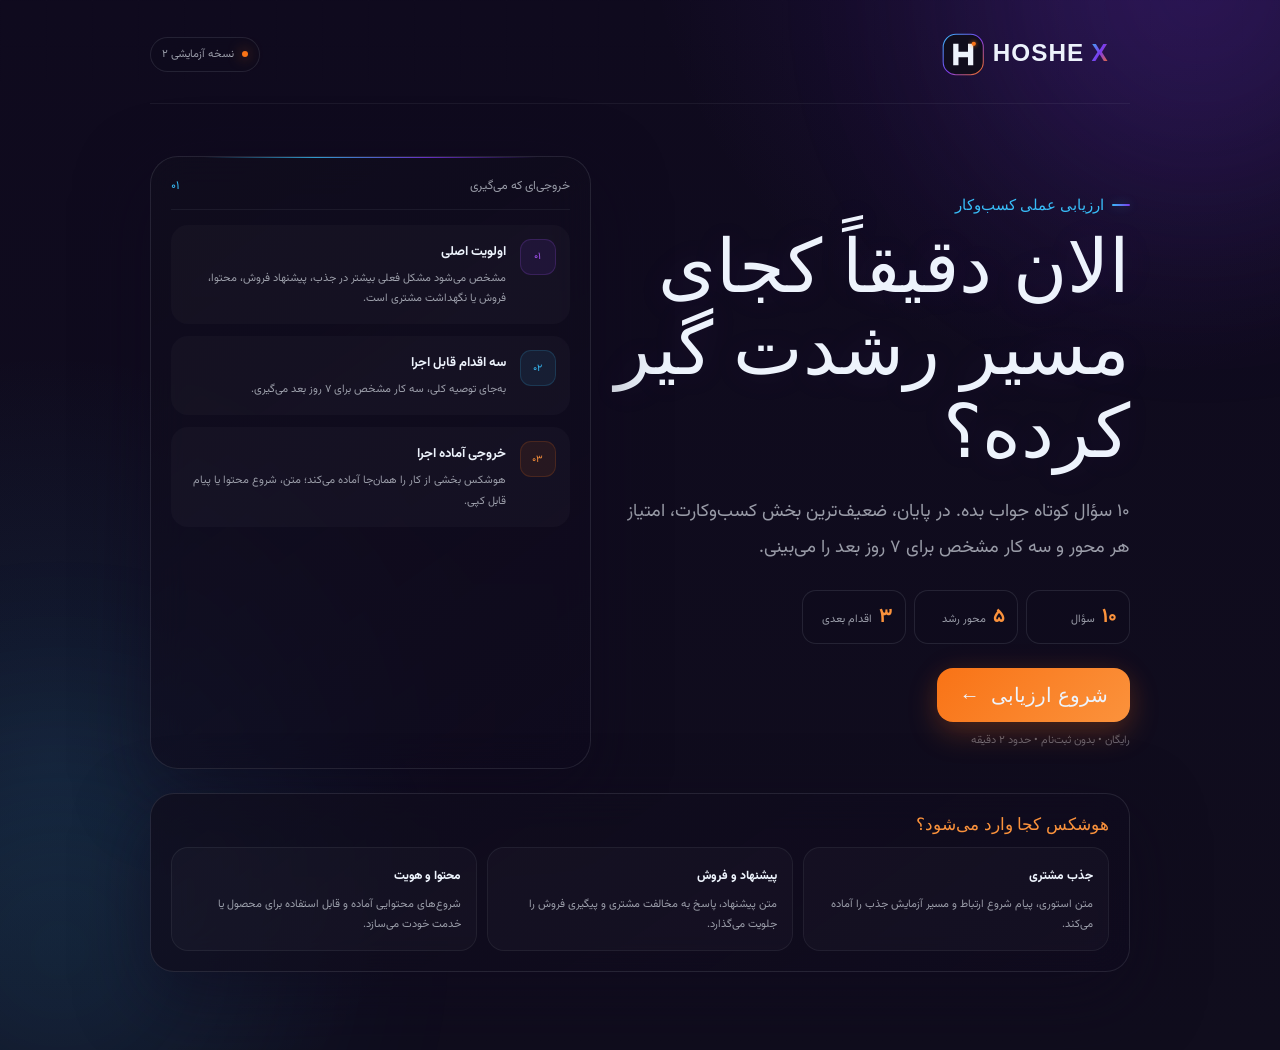
==== commit d9127130: "Make assessment outputs more hands-on and personalized" ====
--- a/index.html
+++ b/index.html
@@ -11,6 +11,7 @@
   <link rel="preconnect" href="https://fonts.gstatic.com" crossorigin>
   <link href="https://fonts.googleapis.com/css2?family=Lalezar&family=Vazirmatn:wght@400;500;600;700;800&display=swap" rel="stylesheet">
   <link rel="stylesheet" href="./style.css" />
+  <link rel="stylesheet" href="./practical.css" />
 </head>
 <body>
   <div class="bg-orb bg-orb-a" aria-hidden="true"></div>
@@ -50,7 +51,7 @@
           <div class="diagnostic-list">
             <div class="diagnostic-item"><span class="mini-icon">۰۱</span><div><b>اولویت اصلی</b><p>مشخص می‌شود مشکل فعلی بیشتر در جذب، پیشنهاد فروش، محتوا، فروش یا نگهداشت مشتری است.</p></div></div>
             <div class="diagnostic-item"><span class="mini-icon blue">۰۲</span><div><b>سه اقدام قابل اجرا</b><p>به‌جای توصیه کلی، سه کار مشخص برای ۷ روز بعد می‌گیری.</p></div></div>
-            <div class="diagnostic-item"><span class="mini-icon orange">۰۳</span><div><b>جای ورود هوشکس</b><p>می‌بینی هوشکس دقیقاً در همان مشکل چه چیزی می‌تواند برایت بسازد یا اصلاح کند.</p></div></div>
+            <div class="diagnostic-item"><span class="mini-icon orange">۰۳</span><div><b>خروجی آماده اجرا</b><p>هوشکس بخشی از کار را همان‌جا آماده می‌کند؛ متن، شروع محتوا یا پیام قابل کپی.</p></div></div>
           </div>
         </aside>
       </div>
@@ -58,22 +59,26 @@
       <section class="hoshex-help-preview">
         <div class="section-label">هوشکس کجا وارد می‌شود؟</div>
         <div class="help-grid">
-          <article><span>جذب مشتری</span><p>انتخاب مسیر جذب، ساخت پیشنهاد اولیه و برنامه آزمایش یک‌هفته‌ای.</p></article>
-          <article><span>پیشنهاد و فروش</span><p>بازنویسی پیشنهاد، بسته‌بندی خدمات و مشخص کردن مسیر تبدیل علاقه‌مند به مشتری.</p></article>
-          <article><span>محتوا و هویت</span><p>تعیین موضوع‌های اصلی، ساخت ایده و وصل کردن محتوا به یک اقدام مشخص.</p></article>
+          <article><span>جذب مشتری</span><p>متن استوری، پیام شروع ارتباط و مسیر آزمایش جذب را آماده می‌کند.</p></article>
+          <article><span>پیشنهاد و فروش</span><p>متن پیشنهاد، پاسخ به مخالفت مشتری و پیگیری فروش را جلویت می‌گذارد.</p></article>
+          <article><span>محتوا و هویت</span><p>شروع‌های محتوایی آماده و قابل استفاده برای محصول یا خدمت خودت می‌سازد.</p></article>
         </div>
       </section>
     </section>
 
     <section id="screen-profile" class="screen" aria-labelledby="profile-title">
       <div class="section-kicker">مرحله صفر از ده</div>
-      <h2 id="profile-title">دو مورد برای شخصی‌تر شدن نتیجه</h2>
-      <p class="section-copy">این اطلاعات روی امتیاز اثر ندارند؛ فقط متن نتیجه را متناسب‌تر می‌کنند.</p>
+      <h2 id="profile-title">سه مورد برای اینکه خروجی واقعاً به کارت بخورد</h2>
+      <p class="section-copy">این اطلاعات روی امتیاز اثر ندارند؛ کمک می‌کنند متن‌ها و نمونه‌های آخر مخصوص کسب‌وکار خودت ساخته شوند.</p>
 
       <form id="profile-form" class="glass-card form-card">
         <label>
           <span>اسم کسب‌وکار <em>اختیاری</em></span>
           <input id="business-name" type="text" maxlength="50" placeholder="مثلاً گالری آریا" autocomplete="organization" />
+        </label>
+        <label>
+          <span>محصول یا خدمت اصلیت چیه؟</span>
+          <input id="business-offer" type="text" maxlength="80" placeholder="مثلاً طراحی ناخن، آموزش آواز، شمع دست‌ساز..." required />
         </label>
         <label>
           <span>حوزه فعالیت</span>
@@ -166,7 +171,7 @@
       <article class="hoshex-action-card glass-card">
         <div class="hoshex-action-head">
           <div>
-            <span class="section-label">هوشکس اینجا کجا کمکت می‌کند؟</span>
+            <span class="section-label">اگر بخواهی این مسیر را با هوشکس جلو ببری</span>
             <h3 id="hoshex-help-title">—</h3>
           </div>
           <img src="./hoshex-logo.svg" alt="هوشکس" />
@@ -187,5 +192,6 @@
 
   <div id="toast" class="toast" role="status" aria-live="polite"></div>
   <script src="./app.js"></script>
+  <script src="./practical.js"></script>
 </body>
 </html>
--- a/practical.css
+++ b/practical.css
@@ -0,0 +1,47 @@
+.practical-workbench{margin-top:14px;padding:22px;position:relative;overflow:hidden;border-color:rgba(56,189,248,.16)}
+.practical-workbench:before{content:"";position:absolute;top:0;right:8%;width:84%;height:1px;background:linear-gradient(90deg,transparent,var(--sky),var(--purple),var(--orange),transparent);opacity:.78}
+.practical-head{display:flex;align-items:flex-start;justify-content:space-between;gap:20px;margin-bottom:16px}
+.practical-head h3{font-size:clamp(25px,4vw,34px);margin:4px 0 5px;color:var(--text)}
+.practical-head p{margin:0;color:var(--muted);line-height:1.9;font-size:13px;max-width:650px}
+.practical-progress{min-width:92px;display:flex;flex-direction:column;align-items:center;justify-content:center;padding:11px 12px;border:1px solid rgba(249,115,22,.20);border-radius:16px;background:rgba(249,115,22,.055)}
+.practical-progress strong{font-family:"Lalezar",Tahoma,sans-serif;font-size:28px;line-height:1;color:var(--soft-orange)}
+.practical-progress span{font-size:9px;color:var(--muted);margin-top:5px}
+.practical-context{display:flex;align-items:center;gap:7px;flex-wrap:wrap;margin:0 0 14px;padding:10px 12px;border:1px solid var(--line-soft);border-radius:13px;background:rgba(16,13,29,.38);font-size:11px;color:var(--muted)}
+.practical-context b{color:var(--text);font-weight:700}
+.practical-context span{color:var(--faint)}
+.practical-grid{display:grid;grid-template-columns:repeat(3,1fr);gap:10px}
+.practical-piece{min-width:0;border:1px solid var(--line);border-radius:19px;padding:15px;background:linear-gradient(145deg,rgba(16,13,29,.72),rgba(15,10,30,.5));transition:.22s ease;position:relative;overflow:hidden}
+.practical-piece:hover{transform:translateY(-2px);border-color:rgba(56,189,248,.23);box-shadow:0 14px 32px rgba(15,10,30,.28)}
+.practical-piece.is-done{border-color:rgba(249,115,22,.28);background:linear-gradient(145deg,rgba(249,115,22,.055),rgba(16,13,29,.72))}
+.piece-top{display:flex;align-items:center;justify-content:space-between;gap:10px;margin-bottom:10px}
+.piece-top>span:first-child{font-size:10px;color:var(--sky)}
+.piece-index{font-family:"Lalezar",Tahoma,sans-serif;color:var(--faint);font-size:16px}
+.practical-piece h4{margin:0 0 9px;font-size:19px;line-height:1.45;color:var(--text)}
+.ready-text{font-size:13px;line-height:2;color:rgba(237,243,252,.84);padding:12px;border:1px solid var(--line-soft);border-radius:14px;background:rgba(15,10,30,.48);min-height:152px;white-space:pre-line}
+.piece-actions{display:grid;grid-template-columns:1fr 1fr;gap:8px;margin-top:10px}
+.copy-ready,.mark-done{min-height:40px;border-radius:12px;border:1px solid var(--line);font-family:"Vazirmatn",Tahoma,sans-serif;font-size:11px;transition:.2s ease}
+.copy-ready{background:rgba(56,189,248,.07);color:var(--sky);border-color:rgba(56,189,248,.18)}
+.copy-ready:hover{background:rgba(56,189,248,.11);border-color:rgba(56,189,248,.28)}
+.copy-ready.copied{background:rgba(124,58,237,.11);color:var(--neon-purple);border-color:rgba(168,85,247,.24)}
+.mark-done{background:rgba(237,243,252,.035);color:var(--muted)}
+.mark-done:hover{color:var(--text);background:rgba(237,243,252,.055)}
+.practical-piece.is-done .mark-done{background:rgba(249,115,22,.09);color:var(--soft-orange);border-color:rgba(249,115,22,.20)}
+.practical-next{margin-top:12px;display:grid;grid-template-columns:auto 1fr;gap:12px;align-items:start;padding:13px 14px;border-radius:15px;border:1px solid rgba(124,58,237,.16);background:linear-gradient(90deg,rgba(124,58,237,.07),rgba(56,189,248,.03))}
+.practical-next>span{font-family:"Lalezar",Tahoma,sans-serif;font-size:17px;color:var(--neon-purple);white-space:nowrap}
+.practical-next p{margin:0;color:var(--muted);font-size:12px;line-height:1.9}
+
+@media(max-width:760px){
+  .practical-head{flex-direction:column}
+  .practical-progress{flex-direction:row;gap:6px;width:auto;min-width:0;padding:8px 11px}
+  .practical-progress strong{font-size:22px}
+  .practical-progress span{margin:0}
+  .practical-grid{grid-template-columns:1fr}
+  .ready-text{min-height:0}
+  .practical-next{grid-template-columns:1fr}
+  .piece-actions{grid-template-columns:1fr 1fr}
+}
+
+@media(max-width:430px){
+  .practical-workbench{padding:16px}
+  .piece-actions{grid-template-columns:1fr}
+}
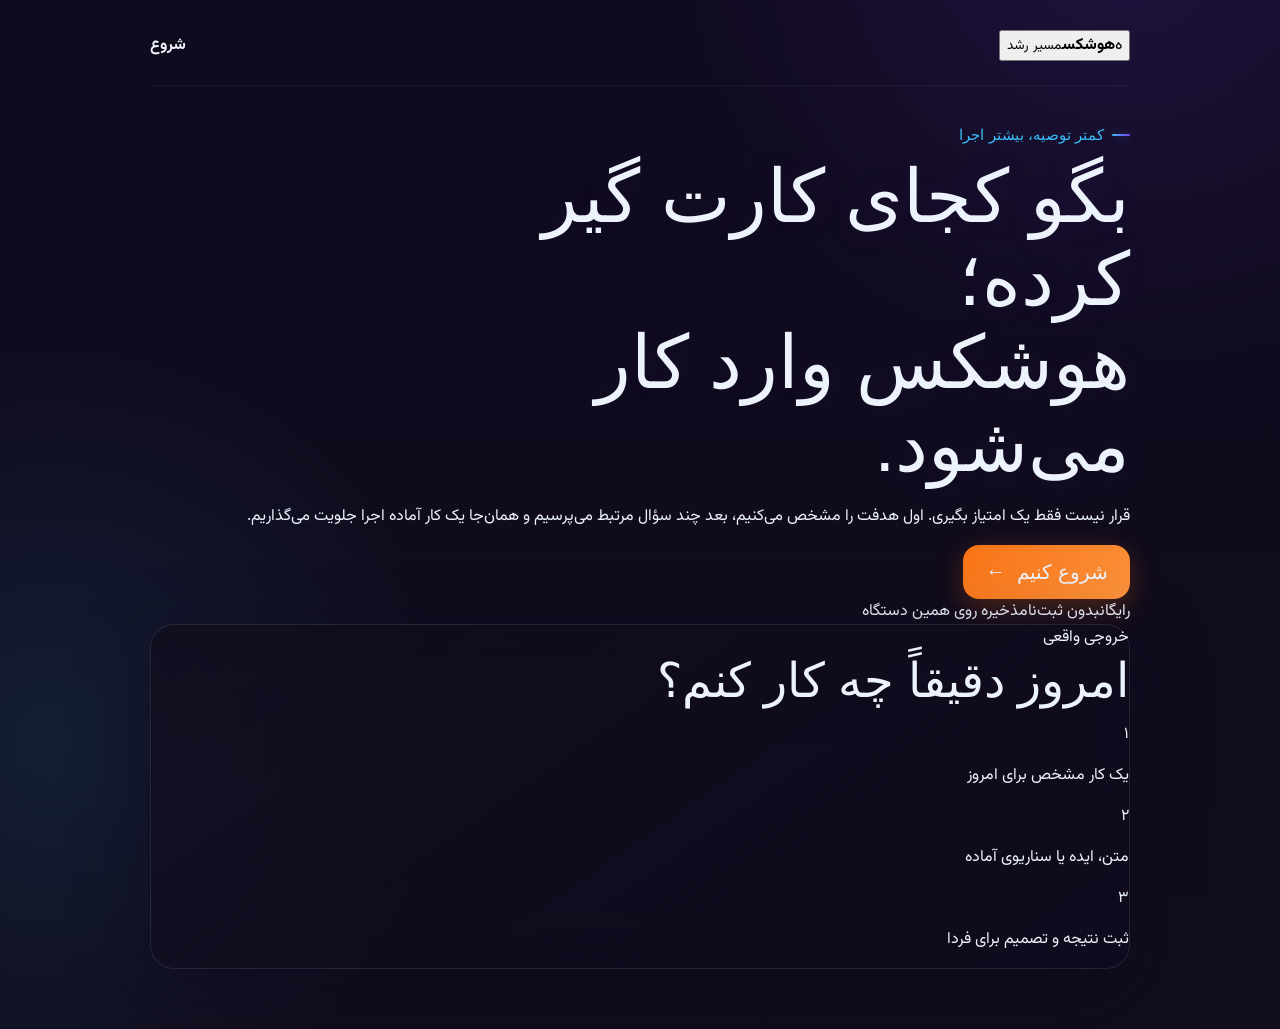
==== commit d69cdd4d: "Rebuild Hoshex growth path around goals, action and feedback" ====
--- a/index.html
+++ b/index.html
@@ -4,194 +4,197 @@
   <meta charset="utf-8" />
   <meta name="viewport" content="width=device-width,initial-scale=1,viewport-fit=cover" />
   <meta name="theme-color" content="#0F0A1E" />
-  <meta name="description" content="ارزیاب رشد هوشکس؛ در ۱۰ سؤال مشخص می‌کند الان کدام بخش کسب‌وکارت نیاز به اصلاح دارد و هوشکس دقیقاً کجا می‌تواند کمک کند." />
-  <title>ارزیاب رشد هوشکس</title>
+  <meta name="description" content="مسیر رشد هوشکس؛ هدفت را مشخص کن، مسئله را تشخیص بده و همان لحظه یک کار آماده اجرا برای کسب‌وکارت بگیر." />
+  <title>مسیر رشد هوشکس</title>
   <link rel="icon" href="./favicon.svg" type="image/svg+xml" />
   <link rel="preconnect" href="https://fonts.googleapis.com">
   <link rel="preconnect" href="https://fonts.gstatic.com" crossorigin>
   <link href="https://fonts.googleapis.com/css2?family=Lalezar&family=Vazirmatn:wght@400;500;600;700;800&display=swap" rel="stylesheet">
   <link rel="stylesheet" href="./style.css" />
-  <link rel="stylesheet" href="./practical.css" />
 </head>
 <body>
-  <div class="bg-orb bg-orb-a" aria-hidden="true"></div>
-  <div class="bg-orb bg-orb-b" aria-hidden="true"></div>
-  <div class="grid-noise" aria-hidden="true"></div>
+  <div class="ambient ambient-a" aria-hidden="true"></div>
+  <div class="ambient ambient-b" aria-hidden="true"></div>
+  <div class="grid-bg" aria-hidden="true"></div>
 
   <main class="app-shell">
     <header class="topbar">
-      <a class="brand" href="#" aria-label="هوشکس">
-        <img class="brand-logo" src="./hoshex-logo.svg" alt="هوشکس" />
-      </a>
-      <div class="topbar-meta">
-        <span class="status-dot"></span>
-        <span>نسخه آزمایشی ۲</span>
-      </div>
+      <button class="brand" id="brand-home" type="button" aria-label="بازگشت به شروع">
+        <span class="brand-mark">ه</span>
+        <span class="brand-copy"><b>هوشکس</b><small>مسیر رشد</small></span>
+      </button>
+      <div class="session-state"><span></span><b id="session-label">شروع</b></div>
     </header>
 
-    <section id="screen-home" class="screen active home-screen" aria-labelledby="hero-title">
-      <div class="hero-layout">
-        <div class="hero-copy-wrap">
-          <div class="eyebrow">ارزیابی عملی کسب‌وکار</div>
-          <h1 id="hero-title">الان دقیقاً کجای مسیر رشدت گیر کرده؟</h1>
-          <p class="hero-copy">۱۰ سؤال کوتاه جواب بده. در پایان، ضعیف‌ترین بخش کسب‌وکارت، امتیاز هر محور و سه کار مشخص برای ۷ روز بعد را می‌بینی.</p>
-
-          <div class="facts-row" aria-label="جزئیات ارزیابی">
-            <div><strong>۱۰</strong><span>سؤال</span></div>
-            <div><strong>۵</strong><span>محور رشد</span></div>
-            <div><strong>۳</strong><span>اقدام بعدی</span></div>
-          </div>
-
-          <button id="start-btn" class="primary-btn glow-btn">شروع ارزیابی <span>←</span></button>
-          <p class="microcopy">رایگان • بدون ثبت‌نام • حدود ۲ دقیقه</p>
-        </div>
-
-        <aside class="diagnostic-panel" aria-label="خروجی ارزیابی">
-          <div class="panel-head"><span>خروجی‌ای که می‌گیری</span><span class="panel-code">۰۱</span></div>
-          <div class="diagnostic-list">
-            <div class="diagnostic-item"><span class="mini-icon">۰۱</span><div><b>اولویت اصلی</b><p>مشخص می‌شود مشکل فعلی بیشتر در جذب، پیشنهاد فروش، محتوا، فروش یا نگهداشت مشتری است.</p></div></div>
-            <div class="diagnostic-item"><span class="mini-icon blue">۰۲</span><div><b>سه اقدام قابل اجرا</b><p>به‌جای توصیه کلی، سه کار مشخص برای ۷ روز بعد می‌گیری.</p></div></div>
-            <div class="diagnostic-item"><span class="mini-icon orange">۰۳</span><div><b>خروجی آماده اجرا</b><p>هوشکس بخشی از کار را همان‌جا آماده می‌کند؛ متن، شروع محتوا یا پیام قابل کپی.</p></div></div>
-          </div>
+    <section id="screen-home" class="screen active">
+      <div class="hero">
+        <div class="hero-copy-block">
+          <div class="eyebrow">کمتر توصیه، بیشتر اجرا</div>
+          <h1>بگو کجای کارت گیر کرده؛<br><span>هوشکس وارد کار می‌شود.</span></h1>
+          <p>قرار نیست فقط یک امتیاز بگیری. اول هدفت را مشخص می‌کنیم، بعد چند سؤال مرتبط می‌پرسیم و همان‌جا یک کار آماده اجرا جلویت می‌گذاریم.</p>
+          <button class="primary-btn" id="start-btn" type="button">شروع کنیم <span>←</span></button>
+          <div class="hero-meta"><span>رایگان</span><span>بدون ثبت‌نام</span><span>ذخیره روی همین دستگاه</span></div>
+        </div>
+        <aside class="today-preview glass-card">
+          <div class="preview-label">خروجی واقعی</div>
+          <h2>امروز دقیقاً چه کار کنم؟</h2>
+          <div class="preview-step"><span>۱</span><p>یک کار مشخص برای امروز</p></div>
+          <div class="preview-step"><span>۲</span><p>متن، ایده یا سناریوی آماده</p></div>
+          <div class="preview-step"><span>۳</span><p>ثبت نتیجه و تصمیم برای فردا</p></div>
         </aside>
       </div>
-
-      <section class="hoshex-help-preview">
-        <div class="section-label">هوشکس کجا وارد می‌شود؟</div>
-        <div class="help-grid">
-          <article><span>جذب مشتری</span><p>متن استوری، پیام شروع ارتباط و مسیر آزمایش جذب را آماده می‌کند.</p></article>
-          <article><span>پیشنهاد و فروش</span><p>متن پیشنهاد، پاسخ به مخالفت مشتری و پیگیری فروش را جلویت می‌گذارد.</p></article>
-          <article><span>محتوا و هویت</span><p>شروع‌های محتوایی آماده و قابل استفاده برای محصول یا خدمت خودت می‌سازد.</p></article>
-        </div>
-      </section>
-    </section>
-
-    <section id="screen-profile" class="screen" aria-labelledby="profile-title">
-      <div class="section-kicker">مرحله صفر از ده</div>
-      <h2 id="profile-title">سه مورد برای اینکه خروجی واقعاً به کارت بخورد</h2>
-      <p class="section-copy">این اطلاعات روی امتیاز اثر ندارند؛ کمک می‌کنند متن‌ها و نمونه‌های آخر مخصوص کسب‌وکار خودت ساخته شوند.</p>
-
+    </section>
+
+    <section id="screen-goal" class="screen">
+      <div class="section-head">
+        <span class="section-kicker">قدم اول</span>
+        <h2>الان بیشتر می‌خوای کجای کارت رو درست کنیم؟</h2>
+        <p>فقط یکی را انتخاب کن. سؤال‌های بعدی بر اساس همین انتخاب عوض می‌شوند.</p>
+      </div>
+      <div id="goal-grid" class="goal-grid">
+        <button class="goal-card featured" data-goal="instagram" type="button"><span class="goal-icon">◎</span><b>پیج اینستاگرام</b><small>محتوا، بازدید، فالو، دایرکت و فروش از پیج</small></button>
+        <button class="goal-card" data-goal="sales" type="button"><span class="goal-icon">↗</span><b>فروش</b><small>علاقه‌مند دارم ولی خرید کم است</small></button>
+        <button class="goal-card" data-goal="acquisition" type="button"><span class="goal-icon">＋</span><b>جذب مشتری</b><small>ورودی مشتری کم یا نامنظم است</small></button>
+        <button class="goal-card" data-goal="content" type="button"><span class="goal-icon">✦</span><b>محتوا</b><small>نمی‌دانم چه بسازم یا محتوا نتیجه نمی‌دهد</small></button>
+        <button class="goal-card" data-goal="retention" type="button"><span class="goal-icon">↻</span><b>مشتری‌های قبلی</b><small>فروش دوباره و پیگیری مشتری ضعیف است</small></button>
+        <button class="goal-card" data-goal="unknown" type="button"><span class="goal-icon">?</span><b>خود هوشکس پیدا کند</b><small>نمی‌دانم مشکل اصلی دقیقاً کجاست</small></button>
+      </div>
+    </section>
+
+    <section id="screen-profile" class="screen">
+      <div class="section-head">
+        <span class="section-kicker">شناخت کسب‌وکار</span>
+        <h2>اول زمینه را بفهمیم.</h2>
+        <p>این چند مورد کمک می‌کند خروجی فقط یک متن عمومی نباشد.</p>
+      </div>
       <form id="profile-form" class="glass-card form-card">
-        <label>
-          <span>اسم کسب‌وکار <em>اختیاری</em></span>
-          <input id="business-name" type="text" maxlength="50" placeholder="مثلاً گالری آریا" autocomplete="organization" />
-        </label>
-        <label>
-          <span>محصول یا خدمت اصلیت چیه؟</span>
-          <input id="business-offer" type="text" maxlength="80" placeholder="مثلاً طراحی ناخن، آموزش آواز، شمع دست‌ساز..." required />
-        </label>
-        <label>
-          <span>حوزه فعالیت</span>
+        <div class="field-row">
+          <label><span>اسم کسب‌وکار <em>اختیاری</em></span><input id="business-name" type="text" maxlength="50" placeholder="مثلاً آوای من" /></label>
+          <label><span>محصول یا خدمت اصلی</span><input id="business-offer" type="text" maxlength="80" placeholder="مثلاً آموزش آواز" required /></label>
+        </div>
+        <label><span>حوزه فعالیت</span>
           <select id="business-type" required>
             <option value="">انتخاب کن...</option>
-            <option>فروشگاه / خرده‌فروشی</option>
+            <option>فروشگاه و خرده‌فروشی</option>
             <option>زیبایی و خدمات شخصی</option>
-            <option>آموزش / مدرس / کوچ</option>
-            <option>رستوران / کافه / خوراکی</option>
+            <option>آموزش، مربی‌گری و مشاوره</option>
+            <option>رستوران، کافه و خوراکی</option>
             <option>خدمات حرفه‌ای</option>
-            <option>تولید محتوا / هنرمند</option>
-            <option>فریلنسر</option>
+            <option>هنرمند و تولیدکننده محتوا</option>
+            <option>ارائه‌دهنده خدمات مستقل</option>
             <option>فروش آنلاین</option>
             <option>کسب‌وکار محلی</option>
             <option>سایر</option>
           </select>
         </label>
-        <button class="primary-btn" type="submit">رفتن به سؤال‌ها <span>←</span></button>
+        <button class="primary-btn wide" type="submit">ادامه <span>←</span></button>
       </form>
     </section>
 
-    <section id="screen-quiz" class="screen quiz-screen" aria-live="polite">
+    <section id="screen-instagram" class="screen">
+      <div class="section-head compact">
+        <span class="section-kicker">مسیر مخصوص اینستاگرام</span>
+        <h2>از خود پیج چه می‌دانیم؟</h2>
+        <p>تقریبی جواب بده؛ قرار نیست گزارش حرفه‌ای داشته باشی.</p>
+      </div>
+      <form id="instagram-form" class="glass-card form-card">
+        <label><span>آدرس یا نام کاربری پیج <em>اختیاری</em></span><input id="ig-handle" type="text" maxlength="80" placeholder="مثلاً @yourpage" /></label>
+        <div class="field-row three">
+          <label><span>تعداد فالوور</span><input id="ig-followers" type="number" min="0" inputmode="numeric" placeholder="مثلاً 350" required /></label>
+          <label><span>میانگین بازدید ۵ محتوای اخیر</span><input id="ig-views" type="number" min="0" inputmode="numeric" placeholder="مثلاً 900" required /></label>
+          <label><span>محتوا در هفته</span><input id="ig-posts" type="number" min="0" max="30" inputmode="numeric" placeholder="مثلاً 3" required /></label>
+        </div>
+        <div class="field-row three">
+          <label><span>دایرکت کاری در هفته</span><input id="ig-dms" type="number" min="0" inputmode="numeric" placeholder="مثلاً 4" required /></label>
+          <label><span>فروش از پیج در ماه</span><input id="ig-sales" type="number" min="0" inputmode="numeric" placeholder="مثلاً 2" required /></label>
+          <label><span>زمانی که روزانه می‌تونی بذاری</span><select id="ig-time" required><option value="">انتخاب کن...</option><option value="15">۱۵ دقیقه</option><option value="30">۳۰ دقیقه</option><option value="60">حدود ۱ ساعت</option><option value="90">بیشتر از ۱ ساعت</option></select></label>
+        </div>
+        <div class="choice-block">
+          <span>هدف اصلی پیج در ۳۰ روز آینده</span>
+          <div class="segmented" id="ig-goal-options">
+            <button type="button" data-value="reach">بازدید بیشتر</button>
+            <button type="button" data-value="followers">فالوور هدفمند</button>
+            <button type="button" data-value="dm">دایرکت بیشتر</button>
+            <button type="button" data-value="sales">فروش بیشتر</button>
+          </div>
+        </div>
+        <div class="choice-block">
+          <span>جلوی دوربین می‌آیی؟</span>
+          <div class="segmented" id="ig-camera-options">
+            <button type="button" data-value="yes">بله</button>
+            <button type="button" data-value="sometimes">گاهی</button>
+            <button type="button" data-value="no">نه</button>
+          </div>
+        </div>
+        <button class="primary-btn wide" type="submit">تحلیل پیج و ساخت کار امروز <span>←</span></button>
+      </form>
+    </section>
+
+    <section id="screen-quiz" class="screen">
       <div class="quiz-head">
-        <div>
-          <span id="question-step" class="question-step">۰۱ / ۱۰</span>
-          <h2 id="question-title"></h2>
-        </div>
-        <button id="close-quiz" class="icon-btn" aria-label="بازگشت به خانه">×</button>
-      </div>
-      <div class="progress-track" aria-hidden="true"><div id="progress-bar"></div></div>
+        <div><span id="question-step" class="question-step">۱ / ۵</span><h2 id="question-title"></h2></div>
+        <button id="quiz-back" class="icon-btn" type="button" aria-label="بازگشت">×</button>
+      </div>
+      <div class="progress-track"><div id="progress-bar"></div></div>
       <p id="question-hint" class="question-hint"></p>
       <div id="answers" class="answers"></div>
-      <div class="quiz-footer">
-        <button id="prev-btn" class="ghost-btn" type="button">→ قبلی</button>
-        <span id="category-tag" class="category-tag"></span>
-      </div>
-    </section>
-
-    <section id="screen-processing" class="screen processing-screen" aria-live="polite">
-      <div class="processing-orb"><div class="processing-core">ه</div></div>
-      <div class="eyebrow">در حال جمع‌بندی پاسخ‌ها</div>
-      <h2>داریم پنج بخش کسب‌وکارت را با هم مقایسه می‌کنیم...</h2>
-      <div class="analysis-lines">
-        <span style="--d:.1s">جذب مشتری</span>
-        <span style="--d:.3s">پیشنهاد فروش</span>
-        <span style="--d:.5s">محتوا و هویت</span>
-        <span style="--d:.7s">فروش و تبدیل</span>
-        <span style="--d:.9s">بازگشت مشتری و داده</span>
-      </div>
-    </section>
-
-    <section id="screen-result" class="screen result-screen" aria-labelledby="result-title">
-      <div class="result-topline">
-        <div><div class="section-kicker">نتیجه ارزیابی</div><h2 id="result-title">الان روی چه چیزی باید کار کنی؟</h2></div>
-        <button id="restart-btn" class="icon-btn" title="شروع دوباره" aria-label="شروع دوباره">↻</button>
-      </div>
-
-      <article class="score-card glass-card">
-        <div id="score-ring" class="score-ring" style="--score:0">
-          <div class="score-inner"><strong id="score-number">۰</strong><span>از ۱۰۰</span></div>
-        </div>
-        <div class="score-copy">
-          <span class="muted">امتیاز کلی رشد</span>
-          <h3 id="score-level">—</h3>
-          <p id="score-summary"></p>
-        </div>
-      </article>
-
-      <article class="bottleneck-card">
-        <div class="alert-icon">!</div>
-        <div><span class="muted">اولویت اول</span><h3 id="bottleneck-title"></h3><p id="bottleneck-copy"></p></div>
-      </article>
-
-      <div class="result-grid">
-        <article class="glass-card metrics-card">
-          <div class="card-title"><span>وضعیت پنج بخش</span><small>از ۱۰۰</small></div>
-          <div id="metrics-list" class="metrics-list"></div>
-        </article>
-        <article class="glass-card strength-card">
-          <div class="card-title"><span>بخشی که بهتر کار می‌کند</span><small>برای استفاده در ادامه</small></div>
-          <div class="strength-line"><span class="strength-icon">+</span><div><h3 id="strength-title"></h3><p id="strength-copy"></p></div></div>
-        </article>
-      </div>
-
-      <article class="actions-card glass-card">
-        <div class="card-title"><span>سه کار برای ۷ روز بعد</span><small>به ترتیب اجرا</small></div>
-        <div id="actions-list" class="actions-list"></div>
-      </article>
-
-      <article class="hoshex-action-card glass-card">
-        <div class="hoshex-action-head">
-          <div>
-            <span class="section-label">اگر بخواهی این مسیر را با هوشکس جلو ببری</span>
-            <h3 id="hoshex-help-title">—</h3>
-          </div>
-          <img src="./hoshex-logo.svg" alt="هوشکس" />
-        </div>
-        <p id="hoshex-help-copy" class="hoshex-help-copy"></p>
-        <div id="hoshex-help-list" class="hoshex-help-list"></div>
-        <a class="primary-btn hoshex-cta" href="https://hoshex.ir/grow/">درخواست بررسی توسط هوشکس <span>←</span></a>
-      </article>
-
-      <div class="result-actions">
-        <button id="share-btn" class="primary-btn glow-btn">فرستادن نتیجه <span>↗</span></button>
-        <button id="copy-btn" class="ghost-btn">کپی خلاصه نتیجه</button>
-      </div>
-
-      <p class="disclaimer">این ارزیابی اولیه بر اساس پاسخ‌های خودت است. برای تصمیم دقیق‌تر باید داده واقعی فروش، محتوا و رفتار مشتری هم بررسی شود.</p>
+      <div class="quiz-foot"><button id="prev-question" class="ghost-btn" type="button">→ قبلی</button><span id="question-tag" class="question-tag"></span></div>
+    </section>
+
+    <section id="screen-processing" class="screen processing-screen">
+      <div class="processing-orb"><span>ه</span></div>
+      <div class="eyebrow">در حال تبدیل جواب‌ها به کار</div>
+      <h2 id="processing-title">داریم مسیر امروزت را می‌چینیم...</h2>
+      <div class="processing-lines"><span>تشخیص مسئله</span><span>انتخاب اولویت</span><span>ساخت خروجی قابل اجرا</span></div>
+    </section>
+
+    <section id="screen-result" class="screen result-screen">
+      <div class="result-head">
+        <div><span class="section-kicker">نتیجه امروز</span><h2 id="result-title">اول این کار را انجام بده.</h2></div>
+        <button id="restart-btn" class="icon-btn" type="button" aria-label="شروع دوباره">↻</button>
+      </div>
+
+      <article class="today-card">
+        <div class="today-top"><span>کار امروز</span><b id="today-time">حدود ۳۰ دقیقه</b></div>
+        <h3 id="today-title"></h3>
+        <p id="today-copy"></p>
+        <div id="today-ready" class="ready-stack"></div>
+        <button id="today-done" class="primary-btn wide" type="button">انجامش دادم</button>
+      </article>
+
+      <article id="feedback-card" class="feedback-card glass-card hidden">
+        <div class="card-head"><div><span class="section-kicker">نتیجه اجرا</span><h3>عددها رو بده؛ فردا رو بر اساسش می‌چینیم.</h3></div></div>
+        <form id="feedback-form">
+          <div class="feedback-grid" id="feedback-fields"></div>
+          <button class="primary-btn wide" type="submit">ثبت نتیجه و ساخت قدم بعدی <span>←</span></button>
+        </form>
+      </article>
+
+      <article id="next-step-card" class="next-step-card glass-card hidden">
+        <span class="section-kicker">تصمیم بعدی هوشکس</span>
+        <h3 id="next-title"></h3>
+        <p id="next-copy"></p>
+        <div id="next-ready" class="ready-stack"></div>
+      </article>
+
+      <details class="details-card glass-card">
+        <summary>جزئیات تشخیص</summary>
+        <div class="diagnosis-grid">
+          <div><span>اولویت فعلی</span><b id="diagnosis-main">—</b></div>
+          <div><span>دلیل</span><b id="diagnosis-reason">—</b></div>
+          <div><span>هدف ۳۰ روزه</span><b id="diagnosis-goal">—</b></div>
+        </div>
+        <div id="week-plan" class="week-plan"></div>
+      </details>
+
+      <article class="hoshex-followup glass-card">
+        <div><span class="section-kicker">اگر بخوای با خود هوشکس ادامه بدی</span><h3>اطلاعات این ارزیابی را دوباره از صفر نمی‌پرسیم.</h3><p>خلاصه مسیرت روی همین دستگاه ذخیره می‌شود. در بررسی انسانی هم همین تشخیص و نتیجه اجرا مبنای ادامه کار است.</p></div>
+        <a id="hoshex-cta" class="ghost-btn strong" href="https://hoshex.ir/grow/">درخواست بررسی توسط هوشکس ←</a>
+      </article>
     </section>
   </main>
 
   <div id="toast" class="toast" role="status" aria-live="polite"></div>
   <script src="./app.js"></script>
-  <script src="./practical.js"></script>
 </body>
 </html>
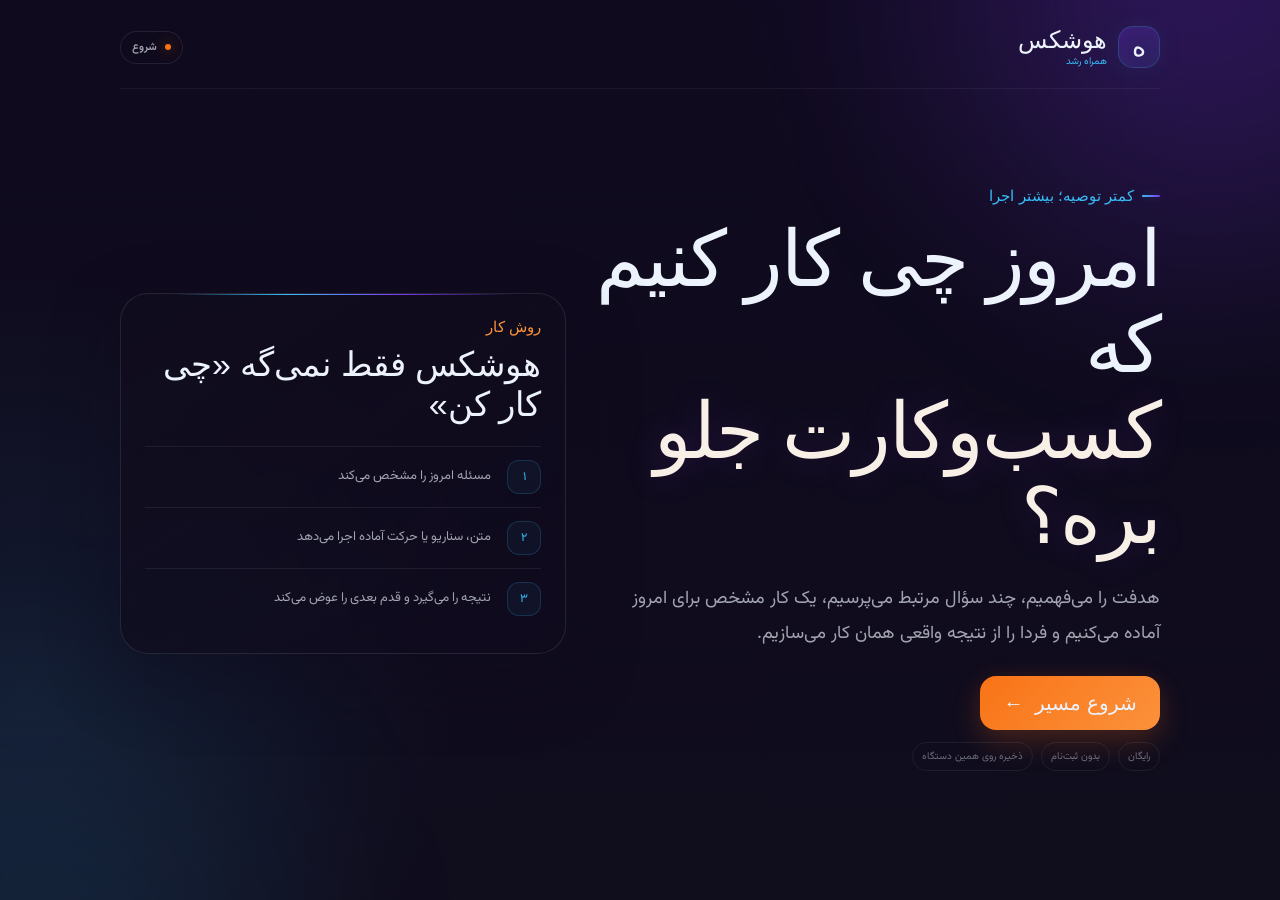
==== commit 45fbbafa: "Rebuild Hoshex growth path V4 experience" ====
--- a/index.html
+++ b/index.html
@@ -4,8 +4,8 @@
   <meta charset="utf-8" />
   <meta name="viewport" content="width=device-width,initial-scale=1,viewport-fit=cover" />
   <meta name="theme-color" content="#0F0A1E" />
-  <meta name="description" content="مسیر رشد هوشکس؛ هدفت را مشخص کن، مسئله را تشخیص بده و همان لحظه یک کار آماده اجرا برای کسب‌وکارت بگیر." />
-  <title>مسیر رشد هوشکس</title>
+  <meta name="description" content="همراه رشد هوشکس؛ هدفت را مشخص کن، مسئله را پیدا کن، کار امروز را اجرا کن و قدم بعدی را از نتیجه واقعی بساز." />
+  <title>همراه رشد هوشکس</title>
   <link rel="icon" href="./favicon.svg" type="image/svg+xml" />
   <link rel="preconnect" href="https://fonts.googleapis.com">
   <link rel="preconnect" href="https://fonts.gstatic.com" crossorigin>
@@ -21,7 +21,7 @@
     <header class="topbar">
       <button class="brand" id="brand-home" type="button" aria-label="بازگشت به شروع">
         <span class="brand-mark">ه</span>
-        <span class="brand-copy"><b>هوشکس</b><small>مسیر رشد</small></span>
+        <span class="brand-copy"><b>هوشکس</b><small>همراه رشد</small></span>
       </button>
       <div class="session-state"><span></span><b id="session-label">شروع</b></div>
     </header>
@@ -29,18 +29,21 @@
     <section id="screen-home" class="screen active">
       <div class="hero">
         <div class="hero-copy-block">
-          <div class="eyebrow">کمتر توصیه، بیشتر اجرا</div>
-          <h1>بگو کجای کارت گیر کرده؛<br><span>هوشکس وارد کار می‌شود.</span></h1>
-          <p>قرار نیست فقط یک امتیاز بگیری. اول هدفت را مشخص می‌کنیم، بعد چند سؤال مرتبط می‌پرسیم و همان‌جا یک کار آماده اجرا جلویت می‌گذاریم.</p>
-          <button class="primary-btn" id="start-btn" type="button">شروع کنیم <span>←</span></button>
+          <div class="eyebrow">کمتر توصیه؛ بیشتر اجرا</div>
+          <h1>امروز چی کار کنیم که<br><span>کسب‌وکارت جلو بره؟</span></h1>
+          <p>هدفت را می‌فهمیم، چند سؤال مرتبط می‌پرسیم، یک کار مشخص برای امروز آماده می‌کنیم و فردا را از نتیجه واقعی همان کار می‌سازیم.</p>
+          <div class="hero-actions">
+            <button class="primary-btn" id="start-btn" type="button">شروع مسیر <span>←</span></button>
+            <button class="ghost-btn hidden" id="resume-btn" type="button">ادامه مسیر قبلی</button>
+          </div>
           <div class="hero-meta"><span>رایگان</span><span>بدون ثبت‌نام</span><span>ذخیره روی همین دستگاه</span></div>
         </div>
         <aside class="today-preview glass-card">
-          <div class="preview-label">خروجی واقعی</div>
-          <h2>امروز دقیقاً چه کار کنم؟</h2>
-          <div class="preview-step"><span>۱</span><p>یک کار مشخص برای امروز</p></div>
-          <div class="preview-step"><span>۲</span><p>متن، ایده یا سناریوی آماده</p></div>
-          <div class="preview-step"><span>۳</span><p>ثبت نتیجه و تصمیم برای فردا</p></div>
+          <div class="preview-label">روش کار</div>
+          <h2>هوشکس فقط نمی‌گه «چی کار کن»</h2>
+          <div class="preview-step"><span>۱</span><p>مسئله امروز را مشخص می‌کند</p></div>
+          <div class="preview-step"><span>۲</span><p>متن، سناریو یا حرکت آماده اجرا می‌دهد</p></div>
+          <div class="preview-step"><span>۳</span><p>نتیجه را می‌گیرد و قدم بعدی را عوض می‌کند</p></div>
         </aside>
       </div>
     </section>
@@ -48,45 +51,86 @@
     <section id="screen-goal" class="screen">
       <div class="section-head">
         <span class="section-kicker">قدم اول</span>
-        <h2>الان بیشتر می‌خوای کجای کارت رو درست کنیم؟</h2>
-        <p>فقط یکی را انتخاب کن. سؤال‌های بعدی بر اساس همین انتخاب عوض می‌شوند.</p>
-      </div>
-      <div id="goal-grid" class="goal-grid">
+        <h2>الان بیشتر می‌خوای کجای کارت رو جلو ببریم؟</h2>
+        <p>یکی را انتخاب کن. مسیر سؤال‌ها و کار امروز بر اساس همین انتخاب تغییر می‌کند.</p>
+      </div>
+      <div class="goal-grid">
         <button class="goal-card featured" data-goal="instagram" type="button"><span class="goal-icon">◎</span><b>پیج اینستاگرام</b><small>محتوا، بازدید، فالو، دایرکت و فروش از پیج</small></button>
         <button class="goal-card" data-goal="sales" type="button"><span class="goal-icon">↗</span><b>فروش</b><small>علاقه‌مند دارم ولی خرید کم است</small></button>
         <button class="goal-card" data-goal="acquisition" type="button"><span class="goal-icon">＋</span><b>جذب مشتری</b><small>ورودی مشتری کم یا نامنظم است</small></button>
         <button class="goal-card" data-goal="content" type="button"><span class="goal-icon">✦</span><b>محتوا</b><small>نمی‌دانم چه بسازم یا محتوا نتیجه نمی‌دهد</small></button>
-        <button class="goal-card" data-goal="retention" type="button"><span class="goal-icon">↻</span><b>مشتری‌های قبلی</b><small>فروش دوباره و پیگیری مشتری ضعیف است</small></button>
-        <button class="goal-card" data-goal="unknown" type="button"><span class="goal-icon">?</span><b>خود هوشکس پیدا کند</b><small>نمی‌دانم مشکل اصلی دقیقاً کجاست</small></button>
+        <button class="goal-card" data-goal="retention" type="button"><span class="goal-icon">↻</span><b>مشتری‌های قبلی</b><small>پیگیری و فروش دوباره ضعیف است</small></button>
+        <button class="goal-card" data-goal="unknown" type="button"><span class="goal-icon">؟</span><b>خود هوشکس پیدا کند</b><small>دقیق نمی‌دانم گره اصلی کجاست</small></button>
       </div>
     </section>
 
     <section id="screen-profile" class="screen">
       <div class="section-head">
         <span class="section-kicker">شناخت کسب‌وکار</span>
-        <h2>اول زمینه را بفهمیم.</h2>
-        <p>این چند مورد کمک می‌کند خروجی فقط یک متن عمومی نباشد.</p>
+        <h2>قبل از نسخه دادن، باید خود کارت رو بفهمیم.</h2>
+        <p>این اطلاعات کمک می‌کند خروجی برای کسب‌وکار تو ساخته شود، نه برای یک آدم فرضی.</p>
       </div>
       <form id="profile-form" class="glass-card form-card">
         <div class="field-row">
           <label><span>اسم کسب‌وکار <em>اختیاری</em></span><input id="business-name" type="text" maxlength="50" placeholder="مثلاً آوای من" /></label>
-          <label><span>محصول یا خدمت اصلی</span><input id="business-offer" type="text" maxlength="80" placeholder="مثلاً آموزش آواز" required /></label>
-        </div>
-        <label><span>حوزه فعالیت</span>
-          <select id="business-type" required>
-            <option value="">انتخاب کن...</option>
-            <option>فروشگاه و خرده‌فروشی</option>
-            <option>زیبایی و خدمات شخصی</option>
-            <option>آموزش، مربی‌گری و مشاوره</option>
-            <option>رستوران، کافه و خوراکی</option>
-            <option>خدمات حرفه‌ای</option>
-            <option>هنرمند و تولیدکننده محتوا</option>
-            <option>ارائه‌دهنده خدمات مستقل</option>
-            <option>فروش آنلاین</option>
-            <option>کسب‌وکار محلی</option>
-            <option>سایر</option>
-          </select>
-        </label>
+          <label><span>محصول یا خدمت اصلی</span><input id="business-offer" type="text" maxlength="90" placeholder="مثلاً آموزش آواز برای مبتدی‌ها" required /></label>
+        </div>
+        <label><span>مخاطب اصلیت کیه؟</span><input id="business-audience" type="text" maxlength="120" placeholder="مثلاً جوان‌های ۱۸ تا ۳۰ ساله که تازه می‌خوان خوانندگی رو شروع کنن" required /></label>
+        <div class="field-row">
+          <label><span>حوزه فعالیت</span>
+            <select id="business-type" required>
+              <option value="">انتخاب کن...</option>
+              <option>فروشگاه و خرده‌فروشی</option>
+              <option>زیبایی و خدمات شخصی</option>
+              <option>آموزش، مربی‌گری و مشاوره</option>
+              <option>رستوران، کافه و خوراکی</option>
+              <option>خدمات حرفه‌ای</option>
+              <option>هنرمند و تولیدکننده محتوا</option>
+              <option>ارائه‌دهنده خدمات مستقل</option>
+              <option>فروش آنلاین</option>
+              <option>کسب‌وکار محلی</option>
+              <option>سایر</option>
+            </select>
+          </label>
+          <label><span>مرحله فعلی</span>
+            <select id="business-stage" required>
+              <option value="">انتخاب کن...</option>
+              <option value="idea">هنوز شروع نکردم</option>
+              <option value="started">شروع کردم ولی فروش منظم ندارم</option>
+              <option value="selling">فروش دارم ولی می‌خوام بیشترش کنم</option>
+              <option value="system">فروش منظم دارم و دنبال توسعه‌ام</option>
+            </select>
+          </label>
+        </div>
+        <div class="field-row three">
+          <label><span>مدل اصلی فروش</span>
+            <select id="business-channel" required>
+              <option value="">انتخاب کن...</option>
+              <option value="instagram">بیشتر اینستاگرام</option>
+              <option value="online">سایت / پیام‌رسان / آنلاین</option>
+              <option value="local">حضوری / محلی</option>
+              <option value="mixed">ترکیبی</option>
+            </select>
+          </label>
+          <label><span>زمان روزانه برای رشد</span>
+            <select id="business-time" required>
+              <option value="">انتخاب کن...</option>
+              <option value="15">۱۵ دقیقه</option>
+              <option value="30">۳۰ دقیقه</option>
+              <option value="60">حدود ۱ ساعت</option>
+              <option value="90">بیشتر از ۱ ساعت</option>
+            </select>
+          </label>
+          <label><span>بودجه فعلی برای رشد</span>
+            <select id="business-budget" required>
+              <option value="">انتخاب کن...</option>
+              <option value="none">فعلاً بدون بودجه</option>
+              <option value="limited">بودجه محدود</option>
+              <option value="ready">برای کار مؤثر بودجه دارم</option>
+            </select>
+          </label>
+        </div>
+        <label><span>اگر ۳۰ روز دیگه بگی «خوب شد»، چه اتفاقی افتاده؟</span><input id="business-target" type="text" maxlength="120" placeholder="مثلاً ۱۰ فروش واقعی، ۳۰ دایرکت مرتبط یا رسیدن به ۱۰۰۰ فالوور هدفمند" required /></label>
         <button class="primary-btn wide" type="submit">ادامه <span>←</span></button>
       </form>
     </section>
@@ -94,45 +138,49 @@
     <section id="screen-instagram" class="screen">
       <div class="section-head compact">
         <span class="section-kicker">مسیر مخصوص اینستاگرام</span>
-        <h2>از خود پیج چه می‌دانیم؟</h2>
-        <p>تقریبی جواب بده؛ قرار نیست گزارش حرفه‌ای داشته باشی.</p>
+        <h2>اعداد ۳۰ روز اخیر پیج رو بده.</h2>
+        <p>لازم نیست دقیقِ دقیق باشند. همه عددها را در یک بازه می‌گیریم تا مقایسه معنی‌دارتر شود.</p>
       </div>
       <form id="instagram-form" class="glass-card form-card">
-        <label><span>آدرس یا نام کاربری پیج <em>اختیاری</em></span><input id="ig-handle" type="text" maxlength="80" placeholder="مثلاً @yourpage" /></label>
+        <label><span>نام کاربری پیج <em>اختیاری</em></span><input id="ig-handle" type="text" maxlength="80" placeholder="مثلاً @yourpage" /><small class="field-note">فقط برای پرونده ذخیره می‌شود؛ این نسخه هنوز خودکار وارد پیج نمی‌شود.</small></label>
         <div class="field-row three">
-          <label><span>تعداد فالوور</span><input id="ig-followers" type="number" min="0" inputmode="numeric" placeholder="مثلاً 350" required /></label>
+          <label><span>فالوور فعلی</span><input id="ig-followers" type="number" min="0" inputmode="numeric" placeholder="مثلاً 350" required /></label>
+          <label><span>محتوای منتشرشده در ۳۰ روز</span><input id="ig-posts" type="number" min="0" max="120" inputmode="numeric" placeholder="مثلاً 8" required /></label>
           <label><span>میانگین بازدید ۵ محتوای اخیر</span><input id="ig-views" type="number" min="0" inputmode="numeric" placeholder="مثلاً 900" required /></label>
-          <label><span>محتوا در هفته</span><input id="ig-posts" type="number" min="0" max="30" inputmode="numeric" placeholder="مثلاً 3" required /></label>
         </div>
         <div class="field-row three">
-          <label><span>دایرکت کاری در هفته</span><input id="ig-dms" type="number" min="0" inputmode="numeric" placeholder="مثلاً 4" required /></label>
-          <label><span>فروش از پیج در ماه</span><input id="ig-sales" type="number" min="0" inputmode="numeric" placeholder="مثلاً 2" required /></label>
-          <label><span>زمانی که روزانه می‌تونی بذاری</span><select id="ig-time" required><option value="">انتخاب کن...</option><option value="15">۱۵ دقیقه</option><option value="30">۳۰ دقیقه</option><option value="60">حدود ۱ ساعت</option><option value="90">بیشتر از ۱ ساعت</option></select></label>
-        </div>
-        <div class="choice-block">
-          <span>هدف اصلی پیج در ۳۰ روز آینده</span>
-          <div class="segmented" id="ig-goal-options">
-            <button type="button" data-value="reach">بازدید بیشتر</button>
-            <button type="button" data-value="followers">فالوور هدفمند</button>
-            <button type="button" data-value="dm">دایرکت بیشتر</button>
-            <button type="button" data-value="sales">فروش بیشتر</button>
-          </div>
-        </div>
-        <div class="choice-block">
-          <span>جلوی دوربین می‌آیی؟</span>
-          <div class="segmented" id="ig-camera-options">
-            <button type="button" data-value="yes">بله</button>
-            <button type="button" data-value="sometimes">گاهی</button>
-            <button type="button" data-value="no">نه</button>
-          </div>
-        </div>
-        <button class="primary-btn wide" type="submit">تحلیل پیج و ساخت کار امروز <span>←</span></button>
+          <label><span>دایرکت کاری در ۳۰ روز</span><input id="ig-dms" type="number" min="0" inputmode="numeric" placeholder="مثلاً 12" required /></label>
+          <label><span>فروش از پیج در ۳۰ روز</span><input id="ig-sales" type="number" min="0" inputmode="numeric" placeholder="مثلاً 3" required /></label>
+          <label><span>جلوی دوربین</span>
+            <select id="ig-camera" required>
+              <option value="">انتخاب کن...</option>
+              <option value="yes">راحت میام</option>
+              <option value="sometimes">گاهی میام</option>
+              <option value="no">نمی‌خوام جلوی دوربین بیام</option>
+            </select>
+          </label>
+        </div>
+        <label><span>موضوعی که تا الان بهتر جواب داده <em>اختیاری</em></span><input id="ig-best-topic" type="text" maxlength="120" placeholder="مثلاً ویدیوهای تمرین صدا یا قبل/بعد مشتری" /></label>
+        <label><span>متن فعلی بیو <em>اختیاری</em></span><textarea id="ig-bio" rows="3" maxlength="220" placeholder="اگر می‌خوای روی بیو هم پیشنهاد دقیق‌تری بدیم، اینجا کپی کن"></textarea></label>
+        <div class="field-row">
+          <label><span>هدف اصلی ۳۰ روز آینده</span>
+            <select id="ig-target-kind" required>
+              <option value="">انتخاب کن...</option>
+              <option value="reach">میانگین بازدید</option>
+              <option value="followers">تعداد فالوور</option>
+              <option value="dm">دایرکت مرتبط</option>
+              <option value="sales">فروش از پیج</option>
+            </select>
+          </label>
+          <label><span>عدد هدف</span><input id="ig-target-value" type="number" min="1" inputmode="numeric" placeholder="مثلاً 20" required /></label>
+        </div>
+        <button class="primary-btn wide" type="submit">ساخت کار امروز <span>←</span></button>
       </form>
     </section>
 
     <section id="screen-quiz" class="screen">
       <div class="quiz-head">
-        <div><span id="question-step" class="question-step">۱ / ۵</span><h2 id="question-title"></h2></div>
+        <div><span id="question-step" class="question-step"></span><h2 id="question-title"></h2></div>
         <button id="quiz-back" class="icon-btn" type="button" aria-label="بازگشت">×</button>
       </div>
       <div class="progress-track"><div id="progress-bar"></div></div>
@@ -144,55 +192,106 @@
     <section id="screen-processing" class="screen processing-screen">
       <div class="processing-orb"><span>ه</span></div>
       <div class="eyebrow">در حال تبدیل جواب‌ها به کار</div>
-      <h2 id="processing-title">داریم مسیر امروزت را می‌چینیم...</h2>
-      <div class="processing-lines"><span>تشخیص مسئله</span><span>انتخاب اولویت</span><span>ساخت خروجی قابل اجرا</span></div>
+      <h2 id="processing-title">داریم قدم امروزت رو می‌سازیم...</h2>
+      <div class="processing-lines"><span>تشخیص مسئله</span><span>انتخاب یک اولویت</span><span>ساخت خروجی آماده</span></div>
     </section>
 
     <section id="screen-result" class="screen result-screen">
       <div class="result-head">
-        <div><span class="section-kicker">نتیجه امروز</span><h2 id="result-title">اول این کار را انجام بده.</h2></div>
+        <div><span class="section-kicker">روز <b id="day-label">۱</b></span><h2 id="result-title">امروز فقط این کار رو جلو ببر.</h2></div>
         <button id="restart-btn" class="icon-btn" type="button" aria-label="شروع دوباره">↻</button>
       </div>
 
+      <div class="diagnosis-strip">
+        <div><span>تشخیص فعلی</span><b id="diagnosis-title">—</b></div>
+        <div><span>اطمینان</span><b id="diagnosis-confidence">—</b></div>
+        <button id="wrong-diagnosis" class="text-btn" type="button">این تشخیص به نظرم درست نیست</button>
+      </div>
+
       <article class="today-card">
-        <div class="today-top"><span>کار امروز</span><b id="today-time">حدود ۳۰ دقیقه</b></div>
+        <div class="today-top"><span>کار اصلی امروز</span><b id="today-time">حدود ۳۰ دقیقه</b></div>
         <h3 id="today-title"></h3>
         <p id="today-copy"></p>
-        <div id="today-ready" class="ready-stack"></div>
-        <button id="today-done" class="primary-btn wide" type="button">انجامش دادم</button>
+        <div class="why-box"><span>چرا همین کار؟</span><p id="today-why"></p></div>
+
+        <div class="ready-focus">
+          <div class="ready-focus-head"><span>نسخه پیشنهادی هوشکس</span><button id="alternative-btn" class="text-btn" type="button">یک نسخه دیگه بده</button></div>
+          <div id="today-ready" class="ready-stack"></div>
+        </div>
+
+        <details class="optional-task">
+          <summary>اگر وقت داشتی، کار دوم</summary>
+          <div id="optional-task-body"></div>
+        </details>
+
+        <div class="execution-actions">
+          <button class="primary-btn" id="status-done" type="button">انجام دادم</button>
+          <button class="secondary-btn" id="status-partial" type="button">یه بخشی رو انجام دادم</button>
+          <button class="ghost-btn" id="status-blocked" type="button">نتونستم انجام بدم</button>
+        </div>
       </article>
 
       <article id="feedback-card" class="feedback-card glass-card hidden">
-        <div class="card-head"><div><span class="section-kicker">نتیجه اجرا</span><h3>عددها رو بده؛ فردا رو بر اساسش می‌چینیم.</h3></div></div>
+        <div class="card-head"><div><span class="section-kicker">نتیجه اجرا</span><h3>عددها رو بده؛ قدم بعدی رو از همین می‌سازیم.</h3></div></div>
         <form id="feedback-form">
           <div class="feedback-grid" id="feedback-fields"></div>
+          <label><span>چی دیدی یا چی یاد گرفتی؟ <em>اختیاری</em></span><textarea id="feedback-note" rows="3" maxlength="240" placeholder="مثلاً همه درباره قیمت پرسیدن یا هوک اول بهتر جواب داد"></textarea></label>
           <button class="primary-btn wide" type="submit">ثبت نتیجه و ساخت قدم بعدی <span>←</span></button>
         </form>
       </article>
 
-      <article id="next-step-card" class="next-step-card glass-card hidden">
-        <span class="section-kicker">تصمیم بعدی هوشکس</span>
+      <article id="blocked-card" class="feedback-card glass-card hidden">
+        <div class="card-head"><div><span class="section-kicker">گیر اجرا</span><h3>چی نگذاشت انجامش بدی؟</h3></div></div>
+        <div class="obstacle-grid">
+          <button type="button" data-obstacle="time">وقت نداشتم</button>
+          <button type="button" data-obstacle="skill">بلد نبودم چطور اجراش کنم</button>
+          <button type="button" data-obstacle="camera">جلوی دوربین راحت نیستم</button>
+          <button type="button" data-obstacle="unclear">کار برام مبهم بود</button>
+          <button type="button" data-obstacle="fit">به نظرم مناسب کسب‌وکارم نبود</button>
+        </div>
+      </article>
+
+      <article id="next-step-card" class="next-step-card hidden">
+        <div class="next-badge">قدم بعدی</div>
         <h3 id="next-title"></h3>
         <p id="next-copy"></p>
         <div id="next-ready" class="ready-stack"></div>
-      </article>
-
-      <details class="details-card glass-card">
-        <summary>جزئیات تشخیص</summary>
-        <div class="diagnosis-grid">
-          <div><span>اولویت فعلی</span><b id="diagnosis-main">—</b></div>
-          <div><span>دلیل</span><b id="diagnosis-reason">—</b></div>
-          <div><span>هدف ۳۰ روزه</span><b id="diagnosis-goal">—</b></div>
-        </div>
-        <div id="week-plan" class="week-plan"></div>
+        <button id="start-next-day" class="primary-btn wide" type="button">شروع روز بعد <span>←</span></button>
+      </article>
+
+      <article class="journey-card glass-card">
+        <div class="card-head"><div><span class="section-kicker">دفتر مسیر</span><h3>کارهایی که واقعاً انجام دادی</h3></div><span id="journey-count" class="count-pill">۰ روز</span></div>
+        <div id="journey-list" class="journey-list"><div class="empty-state">اولین نتیجه که ثبت بشه، اینجا مسیر واقعی کسب‌وکارت شکل می‌گیره.</div></div>
+      </article>
+
+      <details class="analysis-details glass-card">
+        <summary>جزئیات تشخیص و داده‌هایی که استفاده کردیم</summary>
+        <div class="analysis-grid">
+          <div><span>هدف ۳۰ روزه</span><b id="detail-goal">—</b></div>
+          <div><span>مخاطب</span><b id="detail-audience">—</b></div>
+          <div><span>محصول / خدمت</span><b id="detail-offer">—</b></div>
+          <div><span>دلیل تشخیص</span><b id="detail-reason">—</b></div>
+        </div>
+        <p id="analysis-note" class="analysis-note"></p>
       </details>
 
-      <article class="hoshex-followup glass-card">
-        <div><span class="section-kicker">اگر بخوای با خود هوشکس ادامه بدی</span><h3>اطلاعات این ارزیابی را دوباره از صفر نمی‌پرسیم.</h3><p>خلاصه مسیرت روی همین دستگاه ذخیره می‌شود. در بررسی انسانی هم همین تشخیص و نتیجه اجرا مبنای ادامه کار است.</p></div>
-        <a id="hoshex-cta" class="ghost-btn strong" href="https://hoshex.ir/grow/">درخواست بررسی توسط هوشکس ←</a>
+      <article class="hoshex-card glass-card">
+        <div><span class="section-kicker">اگر بخوای پرونده رو با هوشکس ادامه بدی</span><h3>اطلاعات همین مسیر رو همراه درخواستت بفرست.</h3><p>لازم نیست از صفر توضیح بدی چه می‌فروشی و کجا گیر کردی.</p></div>
+        <a id="hoshex-cta" class="primary-btn" href="https://hoshex.ir/grow/">فرستادن پرونده برای بررسی <span>←</span></a>
       </article>
     </section>
   </main>
+
+  <dialog id="diagnosis-dialog" class="dialog-card">
+    <form method="dialog">
+      <button class="dialog-close" value="cancel" aria-label="بستن">×</button>
+      <span class="section-kicker">اصلاح تشخیص</span>
+      <h3>فکر می‌کنی گره اصلی کجاست؟</h3>
+      <div class="dialog-options" id="diagnosis-options"></div>
+      <textarea id="diagnosis-note" rows="3" maxlength="220" placeholder="اگر خواستی یک توضیح کوتاه هم بنویس"></textarea>
+      <button id="apply-diagnosis" class="primary-btn wide" value="default" type="button">بازسازی کار امروز</button>
+    </form>
+  </dialog>
 
   <div id="toast" class="toast" role="status" aria-live="polite"></div>
   <script src="./app.js"></script>
--- a/style.css
+++ b/style.css
@@ -9,12 +9,12 @@
   --blue:#3E7BC0;
   --cream:#F8EFE6;
   --text:#EDF3FC;
+  --muted:rgba(237,243,252,.66);
+  --faint:rgba(237,243,252,.42);
   --line:rgba(237,243,252,.10);
-  --line-soft:rgba(237,243,252,.06);
-  --muted:rgba(237,243,252,.62);
-  --faint:rgba(237,243,252,.38);
-  --glass:rgba(16,13,29,.74);
-  --shadow:0 24px 70px rgba(15,10,30,.55);
+  --line-strong:rgba(237,243,252,.16);
+  --glass:rgba(16,13,29,.68);
+  --shadow:0 24px 70px rgba(15,10,30,.48);
   --radius:24px;
 }
 
@@ -26,215 +26,92 @@
   direction:rtl;
   color:var(--text);
   background:
-    radial-gradient(circle at 88% -10%,rgba(124,58,237,.16),transparent 30%),
-    radial-gradient(circle at 4% 72%,rgba(56,189,248,.10),transparent 28%),
+    radial-gradient(circle at 92% -8%,rgba(124,58,237,.15),transparent 30%),
+    radial-gradient(circle at 2% 78%,rgba(56,189,248,.09),transparent 30%),
     linear-gradient(180deg,var(--space),var(--deep));
   font-family:"Vazirmatn",Tahoma,sans-serif;
   overflow-x:hidden;
 }
 button,input,select{font:inherit}
 button{cursor:pointer}
-a{color:inherit}
+a{color:inherit;text-decoration:none}
+button:focus-visible,input:focus-visible,select:focus-visible,a:focus-visible{outline:2px solid var(--sky);outline-offset:3px}
 
-.bg-orb{position:fixed;width:420px;height:420px;border-radius:50%;filter:blur(120px);pointer-events:none;z-index:-3;opacity:.18}
-.bg-orb-a{top:-220px;right:-130px;background:var(--purple)}
-.bg-orb-b{bottom:-260px;left:-150px;background:var(--sky);opacity:.10}
-.grid-noise{position:fixed;inset:0;z-index:-2;pointer-events:none;opacity:.22;background-image:linear-gradient(rgba(237,243,252,.025) 1px,transparent 1px),linear-gradient(90deg,rgba(237,243,252,.025) 1px,transparent 1px);background-size:46px 46px;mask-image:linear-gradient(to bottom,rgba(15,10,30,.85),transparent 78%)}
+.ambient{position:fixed;border-radius:50%;filter:blur(120px);pointer-events:none;z-index:-3}
+.ambient-a{width:440px;height:440px;right:-160px;top:-220px;background:rgba(124,58,237,.18)}
+.ambient-b{width:400px;height:400px;left:-160px;bottom:-240px;background:rgba(56,189,248,.10)}
+.grid-bg{position:fixed;inset:0;pointer-events:none;z-index:-2;opacity:.18;background-image:linear-gradient(rgba(237,243,252,.025) 1px,transparent 1px),linear-gradient(90deg,rgba(237,243,252,.025) 1px,transparent 1px);background-size:48px 48px;mask-image:linear-gradient(to bottom,#000,transparent 82%)}
 
-.app-shell{width:min(100% - 30px,980px);margin:0 auto;min-height:100vh;padding:20px 0 60px}
-.topbar{display:flex;align-items:center;justify-content:space-between;gap:20px;padding:10px 0 24px;border-bottom:1px solid var(--line-soft);margin-bottom:34px}
-.brand{display:inline-flex;align-items:center;text-decoration:none}
-.brand-logo{display:block;width:190px;max-width:50vw;height:auto}
-.topbar-meta{display:flex;align-items:center;gap:8px;color:var(--muted);font-size:11px;border:1px solid var(--line);padding:8px 11px;border-radius:999px;background:rgba(16,13,29,.42);backdrop-filter:blur(16px)}
-.status-dot{width:6px;height:6px;border-radius:50%;background:var(--orange);box-shadow:0 0 14px rgba(249,115,22,.75)}
+.app-shell{width:min(100% - 30px,1040px);margin:auto;min-height:100vh;padding:18px 0 64px}
+.topbar{display:flex;align-items:center;justify-content:space-between;gap:18px;padding:8px 0 20px;border-bottom:1px solid rgba(237,243,252,.06);margin-bottom:34px}
+.brand{display:flex;align-items:center;gap:11px;background:none;border:0;color:var(--text);padding:0}
+.brand-mark{width:42px;height:42px;border-radius:15px;display:grid;place-items:center;font-family:"Lalezar",Tahoma,sans-serif;font-size:27px;background:linear-gradient(145deg,rgba(124,58,237,.22),rgba(56,189,248,.08));border:1px solid rgba(56,189,248,.22);box-shadow:inset 0 0 24px rgba(124,58,237,.10),0 0 28px rgba(56,189,248,.07)}
+.brand-copy{display:flex;flex-direction:column;align-items:flex-start;line-height:1}
+.brand-copy b{font-family:"Lalezar",Tahoma,sans-serif;font-size:24px;font-weight:400}
+.brand-copy small{color:var(--sky);font-size:10px;margin-top:5px}
+.session-state{display:flex;align-items:center;gap:8px;border:1px solid var(--line);border-radius:999px;padding:7px 11px;background:rgba(16,13,29,.46);font-size:11px;color:var(--muted);backdrop-filter:blur(12px)}
+.session-state span{width:6px;height:6px;border-radius:50%;background:var(--orange);box-shadow:0 0 14px rgba(249,115,22,.7)}
+.session-state b{font-weight:600}
 
-.screen{display:none;animation:screenIn .42s cubic-bezier(.2,.8,.2,1)}
+.screen{display:none;animation:screenIn .38s cubic-bezier(.2,.8,.2,1)}
 .screen.active{display:block}
 @keyframes screenIn{from{opacity:0;transform:translateY(8px)}to{opacity:1;transform:none}}
 
-h1,h2,h3,h4,.primary-btn,.section-label,.section-kicker,.eyebrow{font-family:"Lalezar",Tahoma,sans-serif;font-weight:400}
+h1,h2,h3,h4,.primary-btn,.section-kicker,.eyebrow,.goal-card b,.preview-label{font-family:"Lalezar",Tahoma,sans-serif;font-weight:400}
+p{line-height:1.95}
 
-.home-screen{padding:18px 0}
-.hero-layout{display:grid;grid-template-columns:1.08fr .92fr;gap:22px;align-items:stretch}
-.hero-copy-wrap{padding:34px 0 20px}
-.eyebrow,.section-kicker{display:inline-flex;align-items:center;color:var(--sky);font-size:15px;letter-spacing:0;margin-bottom:12px}
-.eyebrow:before,.section-kicker:before{content:"";width:18px;height:2px;border-radius:999px;background:linear-gradient(90deg,var(--sky),var(--purple));margin-left:8px;box-shadow:0 0 10px rgba(56,189,248,.35)}
-h1{font-size:clamp(42px,7vw,74px);line-height:1.12;margin:0;max-width:720px;color:var(--text);text-shadow:0 0 36px rgba(168,85,247,.10)}
-.hero-copy{max-width:650px;color:var(--muted);font-size:clamp(15px,2vw,18px);line-height:2;margin:20px 0 24px}
+.hero{display:grid;grid-template-columns:1.12fr .88fr;gap:26px;align-items:stretch;padding:24px 0 16px}
+.hero-copy-block{padding:34px 0 28px}
+.eyebrow,.section-kicker{display:inline-flex;align-items:center;gap:8px;color:var(--sky);font-size:15px;margin-bottom:12px}
+.eyebrow:before,.section-kicker:before{content:"";width:18px;height:2px;border-radius:999px;background:linear-gradient(90deg,var(--sky),var(--purple));box-shadow:0 0 10px rgba(56,189,248,.28)}
+h1{font-size:clamp(44px,7vw,78px);line-height:1.1;margin:0;letter-spacing:-.025em}
+h1 span{color:var(--cream);text-shadow:0 0 34px rgba(168,85,247,.18)}
+.hero-copy-block>p{max-width:690px;color:var(--muted);font-size:clamp(15px,2vw,18px);margin:22px 0 24px}
+.hero-meta{display:flex;flex-wrap:wrap;gap:8px;margin-top:12px}.hero-meta span{font-size:10px;color:var(--faint);border:1px solid rgba(237,243,252,.07);border-radius:999px;padding:6px 9px}
 
-.facts-row{display:flex;gap:8px;flex-wrap:wrap;margin:0 0 24px}
-.facts-row>div{min-width:104px;display:flex;align-items:baseline;gap:7px;padding:10px 12px;border:1px solid var(--line);border-radius:14px;background:rgba(16,13,29,.42)}
-.facts-row strong{font-size:20px;color:var(--soft-orange)}
-.facts-row span{font-size:11px;color:var(--muted)}
+.glass-card{border:1px solid var(--line);background:linear-gradient(145deg,rgba(16,13,29,.82),rgba(15,10,30,.62));backdrop-filter:blur(18px);box-shadow:var(--shadow)}
+.today-preview{border-radius:28px;padding:24px;position:relative;overflow:hidden;align-self:center}
+.today-preview:before{content:"";position:absolute;top:0;right:12%;width:76%;height:1px;background:linear-gradient(90deg,transparent,var(--sky),var(--purple),transparent)}
+.preview-label{color:var(--soft-orange);font-size:15px;margin-bottom:8px}.today-preview h2{font-size:34px;margin:0 0 22px}.preview-step{display:grid;grid-template-columns:38px 1fr;align-items:center;gap:12px;padding:13px 0;border-top:1px solid rgba(237,243,252,.07)}.preview-step span{width:34px;height:34px;border-radius:12px;display:grid;place-items:center;border:1px solid rgba(56,189,248,.18);color:var(--sky);font-size:12px;background:rgba(56,189,248,.05)}.preview-step p{margin:0;color:var(--muted);font-size:13px}
 
-.primary-btn,.ghost-btn,.icon-btn{border:0;color:var(--text);transition:.22s ease}
-.primary-btn{min-height:54px;padding:0 22px;border-radius:16px;background:linear-gradient(135deg,var(--orange),var(--soft-orange));font-size:20px;display:inline-flex;align-items:center;justify-content:center;gap:12px;box-shadow:0 12px 30px rgba(249,115,22,.22),0 0 30px rgba(249,115,22,.08)}
-.primary-btn:hover{transform:translateY(-2px);box-shadow:0 16px 38px rgba(249,115,22,.28),0 0 35px rgba(249,115,22,.12)}
-.glow-btn{position:relative;overflow:hidden}
-.glow-btn:after{content:"";position:absolute;inset:-2px auto -2px -40%;width:28%;background:linear-gradient(90deg,transparent,rgba(237,243,252,.28),transparent);transform:skewX(-18deg);transition:.45s ease}
-.glow-btn:hover:after{left:120%}
-.microcopy{margin:10px 0 0;color:var(--faint);font-size:11px}
+.primary-btn,.ghost-btn,.icon-btn{border:0;transition:.22s ease;color:var(--text)}
+.primary-btn{min-height:54px;padding:0 23px;border-radius:16px;background:linear-gradient(135deg,var(--orange),var(--soft-orange));font-size:20px;display:inline-flex;align-items:center;justify-content:center;gap:12px;box-shadow:0 12px 30px rgba(249,115,22,.20),0 0 28px rgba(249,115,22,.07)}
+.primary-btn:hover{transform:translateY(-2px);box-shadow:0 16px 36px rgba(249,115,22,.27),0 0 34px rgba(249,115,22,.10)}
+.primary-btn.wide{width:100%}
+.ghost-btn{min-height:44px;padding:0 14px;border-radius:13px;background:rgba(237,243,252,.02);border:1px solid var(--line);color:var(--muted)}
+.ghost-btn:hover{background:rgba(237,243,252,.05);border-color:var(--line-strong);color:var(--text)}
+.ghost-btn.strong{font-weight:700;color:var(--text);display:inline-flex;align-items:center;justify-content:center}
+.icon-btn{width:42px;height:42px;border-radius:14px;background:rgba(237,243,252,.035);border:1px solid var(--line);font-size:22px;display:grid;place-items:center}
+.icon-btn:hover{background:rgba(237,243,252,.07)}
 
-.diagnostic-panel,.glass-card,.hoshex-help-preview{border:1px solid var(--line);background:linear-gradient(145deg,rgba(16,13,29,.80),rgba(15,10,30,.60));backdrop-filter:blur(18px);box-shadow:var(--shadow)}
-.diagnostic-panel{border-radius:28px;padding:20px;position:relative;overflow:hidden}
-.diagnostic-panel:before{content:"";position:absolute;top:0;right:12%;width:76%;height:1px;background:linear-gradient(90deg,transparent,var(--sky),var(--purple),transparent);opacity:.8}
-.panel-head{display:flex;justify-content:space-between;align-items:center;color:var(--muted);font-size:12px;padding-bottom:14px;border-bottom:1px solid var(--line-soft)}
-.panel-code{color:var(--sky)}
-.diagnostic-list{display:grid;gap:12px;margin-top:15px}
-.diagnostic-item{display:grid;grid-template-columns:38px 1fr;gap:12px;padding:13px;border-radius:17px;background:rgba(237,243,252,.025);border:1px solid transparent}
-.diagnostic-item:hover{border-color:rgba(56,189,248,.15)}
-.mini-icon{width:36px;height:36px;display:grid;place-items:center;border-radius:11px;color:var(--neon-purple);background:rgba(124,58,237,.10);border:1px solid rgba(168,85,247,.18);font-size:10px}
-.mini-icon.blue{color:var(--sky);background:rgba(56,189,248,.08);border-color:rgba(56,189,248,.16)}
-.mini-icon.orange{color:var(--soft-orange);background:rgba(249,115,22,.08);border-color:rgba(249,115,22,.16)}
-.diagnostic-item b{font-size:13px;color:var(--text)}
-.diagnostic-item p{margin:5px 0 0;color:var(--muted);font-size:11px;line-height:1.9}
+.section-head{max-width:760px;margin-bottom:22px}.section-head.compact{margin-bottom:18px}.section-head h2,.quiz-head h2,.result-head h2{font-size:clamp(32px,5vw,50px);line-height:1.25;margin:0 0 8px}.section-head p{color:var(--muted);margin:0}
+.goal-grid{display:grid;grid-template-columns:repeat(3,1fr);gap:12px}
+.goal-card{min-height:150px;text-align:right;padding:18px;border-radius:22px;border:1px solid var(--line);background:linear-gradient(145deg,rgba(16,13,29,.66),rgba(15,10,30,.48));color:var(--text);display:flex;flex-direction:column;align-items:flex-start;transition:.22s ease;position:relative;overflow:hidden}
+.goal-card:after{content:"";position:absolute;inset:auto 12% 0 12%;height:1px;background:linear-gradient(90deg,transparent,var(--sky),transparent);opacity:0;transition:.22s ease}.goal-card:hover{transform:translateY(-3px);border-color:rgba(56,189,248,.24);background:linear-gradient(145deg,rgba(16,13,29,.84),rgba(15,10,30,.65));box-shadow:0 18px 40px rgba(15,10,30,.35)}.goal-card:hover:after{opacity:.75}.goal-card.featured{border-color:rgba(249,115,22,.20)}.goal-card.featured .goal-icon{color:var(--soft-orange);border-color:rgba(249,115,22,.20);background:rgba(249,115,22,.06)}
+.goal-icon{width:36px;height:36px;border-radius:12px;display:grid;place-items:center;border:1px solid rgba(56,189,248,.16);background:rgba(56,189,248,.05);color:var(--sky);font-size:17px;margin-bottom:18px}.goal-card b{font-size:23px}.goal-card small{margin-top:7px;color:var(--muted);line-height:1.75;font-size:11px}
 
-.hoshex-help-preview{margin-top:24px;border-radius:24px;padding:20px}
-.section-label{font-size:17px;color:var(--soft-orange);margin-bottom:12px}
-.help-grid{display:grid;grid-template-columns:repeat(3,1fr);gap:10px}
-.help-grid article{padding:15px;border-radius:17px;background:rgba(237,243,252,.025);border:1px solid var(--line-soft)}
-.help-grid span{font-size:12px;font-weight:800;color:var(--text)}
-.help-grid p{font-size:11px;line-height:1.8;color:var(--muted);margin:7px 0 0}
+.form-card{padding:22px;border-radius:24px;display:grid;gap:17px;max-width:880px}
+.field-row{display:grid;grid-template-columns:1fr 1fr;gap:12px}.field-row.three{grid-template-columns:repeat(3,1fr)}
+label{display:grid;gap:8px}label>span,.choice-block>span{font-size:12px;color:rgba(237,243,252,.80);font-weight:600}label em{font-style:normal;color:var(--faint);font-size:10px}
+input,select{width:100%;height:52px;border-radius:14px;border:1px solid var(--line);background:rgba(15,10,30,.62);color:var(--text);padding:0 14px;outline:0;transition:.2s ease}input::placeholder{color:rgba(237,243,252,.28)}input:focus,select:focus{border-color:rgba(56,189,248,.38);box-shadow:0 0 0 4px rgba(56,189,248,.045)}select option{background:var(--deep)}
+.choice-block{display:grid;gap:10px}.segmented{display:flex;flex-wrap:wrap;gap:8px}.segmented button{border:1px solid var(--line);background:rgba(237,243,252,.025);color:var(--muted);border-radius:999px;padding:9px 13px;transition:.2s ease}.segmented button:hover{border-color:rgba(56,189,248,.24);color:var(--text)}.segmented button.selected{background:rgba(56,189,248,.09);border-color:rgba(56,189,248,.38);color:var(--text);box-shadow:0 0 20px rgba(56,189,248,.05)}
 
-h2{font-size:clamp(30px,5vw,48px);line-height:1.3;margin:0 0 10px;color:var(--text)}
-.section-copy{color:var(--muted);line-height:1.95;margin:0 0 22px;max-width:700px}
-.glass-card{border-radius:24px}
-.form-card{padding:22px;display:grid;gap:18px;max-width:650px;position:relative;overflow:hidden}
-.form-card:before,.actions-card:before,.hoshex-action-card:before{content:"";position:absolute;top:0;right:12%;width:76%;height:1px;background:linear-gradient(90deg,transparent,var(--purple),var(--sky),transparent)}
-.form-card label{display:grid;gap:8px}
-.form-card label>span{font-size:13px;color:var(--text);font-weight:700}
-.form-card em{font-style:normal;color:var(--faint);font-size:10px;font-weight:400}
-.form-card input,.form-card select{width:100%;height:54px;border-radius:15px;border:1px solid var(--line);background:rgba(15,10,30,.62);color:var(--text);padding:0 14px;outline:none;transition:.2s}
-.form-card input::placeholder{color:var(--faint)}
-.form-card input:focus,.form-card select:focus{border-color:rgba(56,189,248,.40);box-shadow:0 0 0 4px rgba(56,189,248,.05),0 0 22px rgba(56,189,248,.06)}
-.form-card option{background:var(--deep)}
-.form-card .primary-btn{width:100%;margin-top:2px}
+.quiz-head,.result-head{display:flex;align-items:flex-start;justify-content:space-between;gap:18px}.question-step{display:inline-block;color:var(--sky);font-size:11px;margin-bottom:10px}.progress-track{height:4px;border-radius:999px;background:rgba(237,243,252,.06);overflow:hidden;margin:18px 0}.progress-track>div{height:100%;width:0;background:linear-gradient(90deg,var(--orange),var(--purple),var(--sky));box-shadow:0 0 14px rgba(56,189,248,.20);transition:width .35s ease}.question-hint{color:var(--muted);margin:0}.answers{display:grid;gap:9px;margin-top:18px}.answer-btn{width:100%;min-height:60px;border-radius:17px;border:1px solid var(--line);background:rgba(237,243,252,.025);color:var(--text);padding:13px 14px;display:grid;grid-template-columns:32px 1fr;align-items:center;gap:11px;text-align:right;transition:.2s ease}.answer-btn:hover{transform:translateX(-2px);border-color:rgba(56,189,248,.24);background:rgba(56,189,248,.035)}.answer-key{width:30px;height:30px;border-radius:10px;display:grid;place-items:center;background:rgba(56,189,248,.05);border:1px solid rgba(56,189,248,.14);color:var(--sky);font-size:11px}.quiz-foot{display:flex;align-items:center;justify-content:space-between;gap:14px;margin-top:18px}.question-tag{font-size:10px;color:var(--faint);border:1px solid rgba(237,243,252,.07);border-radius:999px;padding:6px 9px}
 
-.quiz-screen{max-width:780px;margin:0 auto}
-.quiz-head{display:flex;align-items:flex-start;justify-content:space-between;gap:18px}
-.question-step{display:block;color:var(--soft-orange);font-size:11px;margin-bottom:10px}
-.quiz-head h2{font-size:clamp(28px,5vw,43px)}
-.icon-btn{width:42px;height:42px;flex:0 0 42px;border-radius:13px;background:rgba(237,243,252,.035);border:1px solid var(--line);font-size:23px}
-.icon-btn:hover{border-color:rgba(56,189,248,.28);background:rgba(56,189,248,.05)}
-.progress-track{height:4px;background:rgba(237,243,252,.06);border-radius:999px;overflow:hidden;margin:19px 0}
-.progress-track>div{height:100%;width:10%;background:linear-gradient(90deg,var(--orange),var(--purple),var(--sky));box-shadow:0 0 18px rgba(56,189,248,.28);transition:width .35s ease}
-.question-hint{color:var(--muted);font-size:13px;line-height:1.9}
-.answers{display:grid;gap:9px;margin-top:18px}
-.answer-btn{width:100%;text-align:right;display:grid;grid-template-columns:34px 1fr;gap:12px;align-items:center;background:rgba(237,243,252,.025);border:1px solid var(--line);border-radius:17px;color:var(--text);padding:14px 15px;min-height:60px;transition:.2s ease}
-.answer-btn:hover{transform:translateX(-3px);border-color:rgba(168,85,247,.34);background:rgba(124,58,237,.055)}
-.answer-btn.selected{border-color:rgba(56,189,248,.48);background:linear-gradient(90deg,rgba(56,189,248,.07),rgba(124,58,237,.07));box-shadow:0 0 24px rgba(56,189,248,.05)}
-.answer-key{width:31px;height:31px;display:grid;place-items:center;border-radius:10px;background:rgba(15,10,30,.70);border:1px solid var(--line);color:var(--sky);font-size:10px}
-.quiz-footer{display:flex;align-items:center;justify-content:space-between;margin-top:20px}
-.ghost-btn{min-height:44px;padding:0 14px;border-radius:13px;background:transparent;border:1px solid var(--line);color:var(--muted)}
-.ghost-btn:hover{color:var(--text);border-color:rgba(237,243,252,.18);background:rgba(237,243,252,.025)}
-.category-tag{font-size:10px;color:var(--muted);border:1px solid var(--line);border-radius:999px;padding:6px 9px}
+.processing-screen{text-align:center;padding:82px 0}.processing-orb{width:128px;height:128px;margin:0 auto 26px;border-radius:50%;border:1px solid rgba(56,189,248,.20);display:grid;place-items:center;position:relative;box-shadow:0 0 50px rgba(124,58,237,.10)}.processing-orb:before,.processing-orb:after{content:"";position:absolute;border-radius:50%;inset:12px;border:1px dashed rgba(168,85,247,.26);animation:spin 8s linear infinite}.processing-orb:after{inset:28px;border-color:rgba(56,189,248,.24);animation:spinR 5s linear infinite}.processing-orb span{width:50px;height:50px;border-radius:16px;display:grid;place-items:center;background:linear-gradient(145deg,rgba(124,58,237,.72),rgba(62,123,192,.42));font-family:"Lalezar",Tahoma,sans-serif;font-size:28px;box-shadow:0 0 25px rgba(124,58,237,.28)}@keyframes spin{to{transform:rotate(360deg)}}@keyframes spinR{to{transform:rotate(-360deg)}}
+.processing-screen h2{font-size:clamp(28px,5vw,42px);margin:0}.processing-lines{display:flex;justify-content:center;flex-wrap:wrap;gap:8px;margin-top:20px}.processing-lines span{font-size:10px;color:var(--faint);border:1px solid rgba(237,243,252,.07);border-radius:999px;padding:7px 10px;animation:blink 1.8s infinite}.processing-lines span:nth-child(2){animation-delay:.35s}.processing-lines span:nth-child(3){animation-delay:.7s}@keyframes blink{50%{color:var(--sky);border-color:rgba(56,189,248,.20)}}
 
-.processing-screen{text-align:center;padding:68px 0}
-.processing-orb{width:146px;height:146px;margin:0 auto 26px;border:1px solid rgba(56,189,248,.22);border-radius:50%;display:grid;place-items:center;position:relative;box-shadow:0 0 65px rgba(124,58,237,.12)}
-.processing-orb:before,.processing-orb:after{content:"";position:absolute;border-radius:50%;inset:14px;border:1px dashed rgba(168,85,247,.30);animation:spin 6s linear infinite}
-.processing-orb:after{inset:29px;animation:spinReverse 4s linear infinite;border-color:rgba(56,189,248,.24)}
-.processing-core{width:58px;height:58px;border-radius:17px;display:grid;place-items:center;background:linear-gradient(135deg,var(--purple),var(--blue));font-family:"Lalezar",sans-serif;font-size:27px;box-shadow:0 0 32px rgba(124,58,237,.30)}
-@keyframes spin{to{transform:rotate(360deg)}}
-@keyframes spinReverse{to{transform:rotate(-360deg)}}
-.analysis-lines{display:grid;gap:7px;max-width:340px;margin:18px auto 0}
-.analysis-lines span{color:var(--faint);font-size:12px;opacity:0;animation:lineIn .45s forwards;animation-delay:var(--d)}
-@keyframes lineIn{from{opacity:0;transform:translateY(5px)}to{opacity:1;transform:none}}
+.result-screen{max-width:940px;margin:auto}.result-head{margin-bottom:18px}.today-card{border-radius:28px;padding:25px;border:1px solid rgba(249,115,22,.20);background:linear-gradient(145deg,rgba(249,115,22,.075),rgba(16,13,29,.78) 34%,rgba(15,10,30,.70));box-shadow:0 22px 60px rgba(15,10,30,.42),0 0 40px rgba(249,115,22,.05);position:relative;overflow:hidden}.today-card:before{content:"";position:absolute;top:0;right:8%;width:84%;height:1px;background:linear-gradient(90deg,transparent,var(--orange),var(--sky),transparent)}.today-top{display:flex;align-items:center;justify-content:space-between;gap:12px;margin-bottom:10px}.today-top span{color:var(--soft-orange);font-size:12px;font-weight:700}.today-top b{color:var(--muted);font-size:10px;font-weight:500;border:1px solid var(--line);border-radius:999px;padding:6px 9px}.today-card h3{font-size:clamp(30px,5vw,46px);margin:0 0 8px}.today-card>p{color:var(--muted);margin:0 0 18px}
+.ready-stack{display:grid;gap:10px;margin:16px 0}.ready-item{border:1px solid rgba(237,243,252,.08);border-radius:18px;padding:15px;background:rgba(15,10,30,.42);position:relative}.ready-item-top{display:flex;align-items:center;justify-content:space-between;gap:12px;margin-bottom:8px}.ready-item-top span{color:var(--sky);font-size:10px;font-weight:700}.copy-btn{border:1px solid rgba(56,189,248,.16);background:rgba(56,189,248,.05);color:var(--sky);border-radius:10px;padding:6px 9px;font-size:10px}.copy-btn:hover{background:rgba(56,189,248,.09)}.ready-item h4{font-size:21px;margin:0 0 8px}.ready-text{color:rgba(237,243,252,.86);line-height:1.95;font-size:13px;white-space:pre-line}.ready-note{margin-top:9px;color:var(--faint);font-size:10px}
+.feedback-card,.next-step-card,.details-card,.hoshex-followup{border-radius:24px;margin-top:14px;padding:20px}.hidden{display:none!important}.card-head h3,.feedback-card h3,.next-step-card h3,.hoshex-followup h3{font-size:27px;margin:0}.feedback-grid{display:grid;grid-template-columns:repeat(4,1fr);gap:10px;margin:16px 0}.feedback-grid label span{font-size:10px}.feedback-grid input{height:48px}.next-step-card{border-color:rgba(56,189,248,.16)}.next-step-card>p{color:var(--muted);margin:7px 0 14px}
+.details-card{padding:0;overflow:hidden}.details-card summary{cursor:pointer;padding:18px 20px;font-weight:700;list-style:none}.details-card summary::-webkit-details-marker{display:none}.details-card summary:after{content:"＋";float:left;color:var(--sky)}.details-card[open] summary:after{content:"−"}.details-card[open] summary{border-bottom:1px solid rgba(237,243,252,.06)}.diagnosis-grid{display:grid;grid-template-columns:repeat(3,1fr);gap:10px;padding:16px 20px}.diagnosis-grid>div{border:1px solid rgba(237,243,252,.07);border-radius:16px;padding:13px;background:rgba(237,243,252,.018)}.diagnosis-grid span{display:block;color:var(--faint);font-size:9px;margin-bottom:6px}.diagnosis-grid b{font-size:12px;line-height:1.7}
+.week-plan{padding:0 20px 20px}.week-plan h4{font-size:24px;margin:7px 0 12px}.week-row{display:grid;grid-template-columns:50px 1fr;gap:12px;padding:11px 0;border-top:1px solid rgba(237,243,252,.06)}.week-row span{color:var(--soft-orange);font-size:10px}.week-row b{font-size:12px}.week-row p{margin:4px 0 0;color:var(--muted);font-size:11px}
+.hoshex-followup{display:flex;justify-content:space-between;align-items:center;gap:18px}.hoshex-followup>div{max-width:650px}.hoshex-followup p{color:var(--muted);margin:6px 0 0;font-size:12px}
+.toast{position:fixed;left:50%;bottom:24px;transform:translate(-50%,20px);opacity:0;pointer-events:none;background:rgba(16,13,29,.96);border:1px solid var(--line);color:var(--text);padding:10px 14px;border-radius:12px;font-size:11px;box-shadow:var(--shadow);transition:.22s ease;z-index:20}.toast.show{opacity:1;transform:translate(-50%,0)}
 
-.result-screen{max-width:880px;margin:0 auto}
-.result-topline{display:flex;align-items:center;justify-content:space-between;gap:20px;margin-bottom:18px}
-.result-topline h2{margin:0}
-.score-card{display:grid;grid-template-columns:190px 1fr;align-items:center;gap:22px;padding:25px;margin-bottom:13px;position:relative;overflow:hidden}
-.score-card:after{content:"";position:absolute;width:230px;height:230px;border-radius:50%;background:var(--purple);filter:blur(110px);opacity:.10;left:-100px;top:-80px}
-.score-ring{--angle:calc(var(--score)*3.6deg);width:162px;height:162px;border-radius:50%;background:conic-gradient(var(--sky) 0deg,var(--purple) var(--angle),rgba(237,243,252,.06) var(--angle));display:grid;place-items:center;position:relative;box-shadow:0 0 34px rgba(56,189,248,.07)}
-.score-ring:before{content:"";position:absolute;inset:9px;border-radius:50%;background:var(--deep);border:1px solid var(--line-soft)}
-.score-inner{position:relative;text-align:center;display:flex;flex-direction:column}
-.score-inner strong{font-size:46px;line-height:1;color:var(--text)}
-.score-inner span{font-size:11px;color:var(--muted)}
-.muted{font-size:10px;color:var(--muted)}
-.score-copy h3{font-size:28px;margin:5px 0}
-.score-copy p{color:var(--muted);line-height:1.9;margin:0}
-
-.bottleneck-card{display:grid;grid-template-columns:50px 1fr;gap:14px;align-items:start;border:1px solid rgba(249,115,22,.22);background:linear-gradient(135deg,rgba(249,115,22,.07),rgba(16,13,29,.72));border-radius:22px;padding:19px;margin-bottom:13px}
-.alert-icon{width:46px;height:46px;border-radius:14px;display:grid;place-items:center;background:rgba(249,115,22,.10);color:var(--soft-orange);font-size:20px;font-weight:900;border:1px solid rgba(249,115,22,.18);box-shadow:0 0 22px rgba(249,115,22,.06)}
-.bottleneck-card h3{margin:4px 0 5px;font-size:23px}
-.bottleneck-card p{margin:0;color:var(--muted);line-height:1.85}
-
-.result-grid{display:grid;grid-template-columns:1.25fr .75fr;gap:13px}
-.metrics-card,.strength-card,.actions-card,.hoshex-action-card{padding:20px;position:relative;overflow:hidden}
-.card-title{display:flex;justify-content:space-between;align-items:center;gap:14px;margin-bottom:17px}
-.card-title>span{font-size:13px;font-weight:800;color:var(--text)}
-.card-title small{font-size:10px;color:var(--faint)}
-.metrics-list{display:grid;gap:12px}
-.metric-row{display:grid;grid-template-columns:94px 1fr 34px;align-items:center;gap:10px}
-.metric-name{font-size:11px;color:var(--muted)}
-.metric-track{height:6px;border-radius:999px;background:rgba(237,243,252,.06);overflow:hidden}
-.metric-fill{height:100%;border-radius:inherit;background:linear-gradient(90deg,var(--orange),var(--purple),var(--sky));box-shadow:0 0 12px rgba(56,189,248,.18);width:0;transition:width .9s cubic-bezier(.2,.8,.2,1)}
-.metric-score{font-size:11px;color:var(--text);text-align:left}
-.strength-line{display:grid;grid-template-columns:40px 1fr;gap:12px;align-items:start}
-.strength-icon{width:40px;height:40px;display:grid;place-items:center;border-radius:13px;color:var(--sky);background:rgba(56,189,248,.07);border:1px solid rgba(56,189,248,.15);font-size:20px}
-.strength-line h3{font-size:20px;margin:2px 0 5px}
-.strength-line p{margin:0;color:var(--muted);line-height:1.8;font-size:12px}
-
-.actions-card{margin-top:13px}
-.actions-list{display:grid;gap:0}
-.action-row{display:grid;grid-template-columns:42px 1fr auto;gap:12px;align-items:start;padding:14px 0;border-bottom:1px solid var(--line-soft)}
-.action-row:last-child{border-bottom:0;padding-bottom:0}
-.action-num{width:36px;height:36px;border-radius:11px;display:grid;place-items:center;color:var(--neon-purple);background:rgba(124,58,237,.08);border:1px solid rgba(168,85,247,.14);font-size:10px}
-.action-row h4{font-size:18px;margin:0 0 4px;color:var(--text)}
-.action-row p{font-size:11px;line-height:1.8;color:var(--muted);margin:0}
-.action-day{font-size:10px;color:var(--soft-orange);border:1px solid rgba(249,115,22,.15);background:rgba(249,115,22,.05);padding:5px 8px;border-radius:999px;white-space:nowrap}
-
-.hoshex-action-card{margin-top:13px;border-color:rgba(56,189,248,.16)}
-.hoshex-action-head{display:flex;align-items:flex-start;justify-content:space-between;gap:18px;padding-bottom:14px;border-bottom:1px solid var(--line-soft)}
-.hoshex-action-head .section-label{margin:0 0 5px;color:var(--sky)}
-.hoshex-action-head h3{font-size:25px;margin:0}
-.hoshex-action-head img{width:132px;height:auto;opacity:.96}
-.hoshex-help-copy{color:var(--muted);line-height:1.9;font-size:13px;margin:16px 0 12px}
-.hoshex-help-list{display:grid;grid-template-columns:repeat(3,1fr);gap:9px}
-.hoshex-help-item{padding:13px;border-radius:16px;background:rgba(237,243,252,.025);border:1px solid var(--line-soft)}
-.hoshex-help-item span{display:block;color:var(--soft-orange);font-size:10px;margin-bottom:5px}
-.hoshex-help-item b{display:block;color:var(--text);font-size:12px;line-height:1.7}
-.hoshex-help-item p{color:var(--muted);font-size:10px;line-height:1.75;margin:5px 0 0}
-
-.result-actions{display:flex;gap:9px;margin-top:14px}
-.result-actions .primary-btn,.result-actions .ghost-btn{flex:1}
-.disclaimer{font-size:10px;line-height:1.8;color:var(--faint);text-align:center;margin:16px auto 0;max-width:720px}
-.toast{position:fixed;left:50%;bottom:24px;transform:translate(-50%,14px);opacity:0;pointer-events:none;z-index:30;background:var(--deep);border:1px solid var(--line);color:var(--text);border-radius:14px;padding:11px 15px;font-size:12px;box-shadow:var(--shadow);transition:.22s}
-.toast.show{opacity:1;transform:translate(-50%,0)}
-
-@media(max-width:780px){
-  .app-shell{width:min(100% - 24px,980px);padding-top:14px}
-  .topbar{margin-bottom:22px;padding-bottom:16px}
-  .brand-logo{width:150px}
-  .topbar-meta{font-size:9px}
-  .hero-layout{grid-template-columns:1fr}
-  .hero-copy-wrap{padding:18px 0 0}
-  h1{font-size:clamp(40px,13vw,60px)}
-  .diagnostic-panel{margin-top:2px}
-  .help-grid,.hoshex-help-list{grid-template-columns:1fr}
-  .result-grid{grid-template-columns:1fr}
-  .score-card{grid-template-columns:1fr;text-align:center}
-  .score-ring{margin:0 auto}
-  .score-copy{text-align:right}
-  .hoshex-action-head img{width:105px}
+@media(max-width:820px){
+  .hero{grid-template-columns:1fr}.today-preview{max-width:650px}.goal-grid{grid-template-columns:1fr 1fr}.field-row,.field-row.three{grid-template-columns:1fr 1fr}.feedback-grid{grid-template-columns:1fr 1fr}.diagnosis-grid{grid-template-columns:1fr}.hoshex-followup{align-items:flex-start;flex-direction:column}.hoshex-followup .ghost-btn{width:100%}
 }
-
-@media(max-width:520px){
-  .topbar-meta span:last-child{display:none}
-  .facts-row{display:grid;grid-template-columns:repeat(3,1fr)}
-  .facts-row>div{min-width:0;justify-content:center;padding:9px 6px}
-  .facts-row strong{font-size:18px}
-  .facts-row span{font-size:9px}
-  .primary-btn{width:100%}
-  .quiz-head h2{font-size:29px}
-  .answer-btn{grid-template-columns:30px 1fr;padding:12px}
-  .result-topline{align-items:flex-start}
-  .score-card{padding:19px}
-  .bottleneck-card{grid-template-columns:40px 1fr;padding:16px}
-  .alert-icon{width:38px;height:38px;border-radius:12px}
-  .metric-row{grid-template-columns:82px 1fr 28px}
-  .action-row{grid-template-columns:36px 1fr}
-  .action-day{grid-column:2;justify-self:start;margin-top:-3px}
-  .result-actions{flex-direction:column}
-  .hoshex-action-head{flex-direction:column-reverse;align-items:flex-start}
+@media(max-width:560px){
+  .app-shell{width:min(100% - 22px,1040px);padding-top:12px}.topbar{margin-bottom:24px}.brand-mark{width:38px;height:38px}.brand-copy b{font-size:21px}.session-state{padding:6px 9px}.hero{padding-top:6px}.hero-copy-block{padding-top:18px}h1{font-size:43px}.today-preview{padding:19px}.goal-grid{grid-template-columns:1fr}.goal-card{min-height:130px}.form-card{padding:16px}.field-row,.field-row.three{grid-template-columns:1fr}.segmented{display:grid;grid-template-columns:1fr 1fr}.segmented button{border-radius:13px}.quiz-head h2,.section-head h2,.result-head h2{font-size:32px}.answer-btn{grid-template-columns:30px 1fr}.today-card{padding:19px}.today-card h3{font-size:31px}.feedback-grid{grid-template-columns:1fr 1fr}.today-top{align-items:flex-start}.ready-item{padding:13px}.processing-screen{padding:60px 0}.diagnosis-grid{padding:14px}.week-plan{padding:0 14px 14px}.details-card summary{padding:16px}.topbar-meta{display:none}
 }
